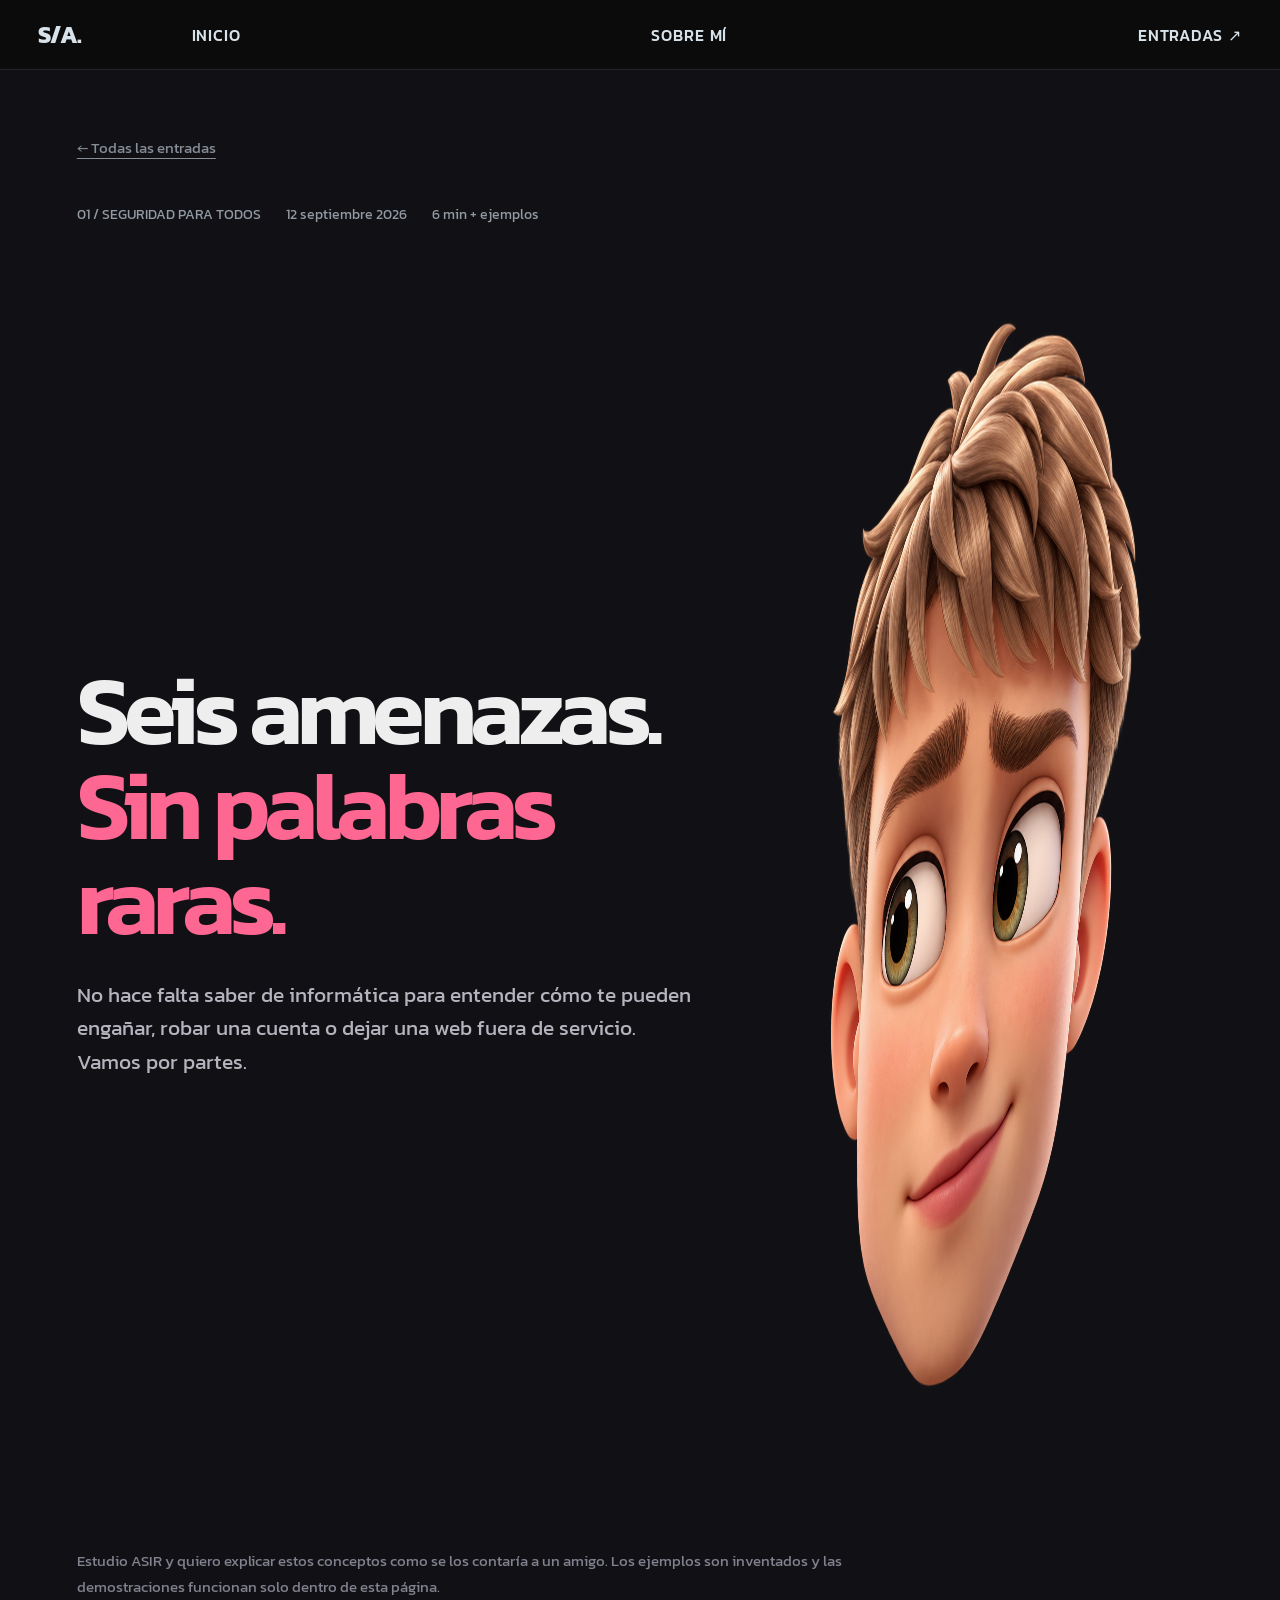
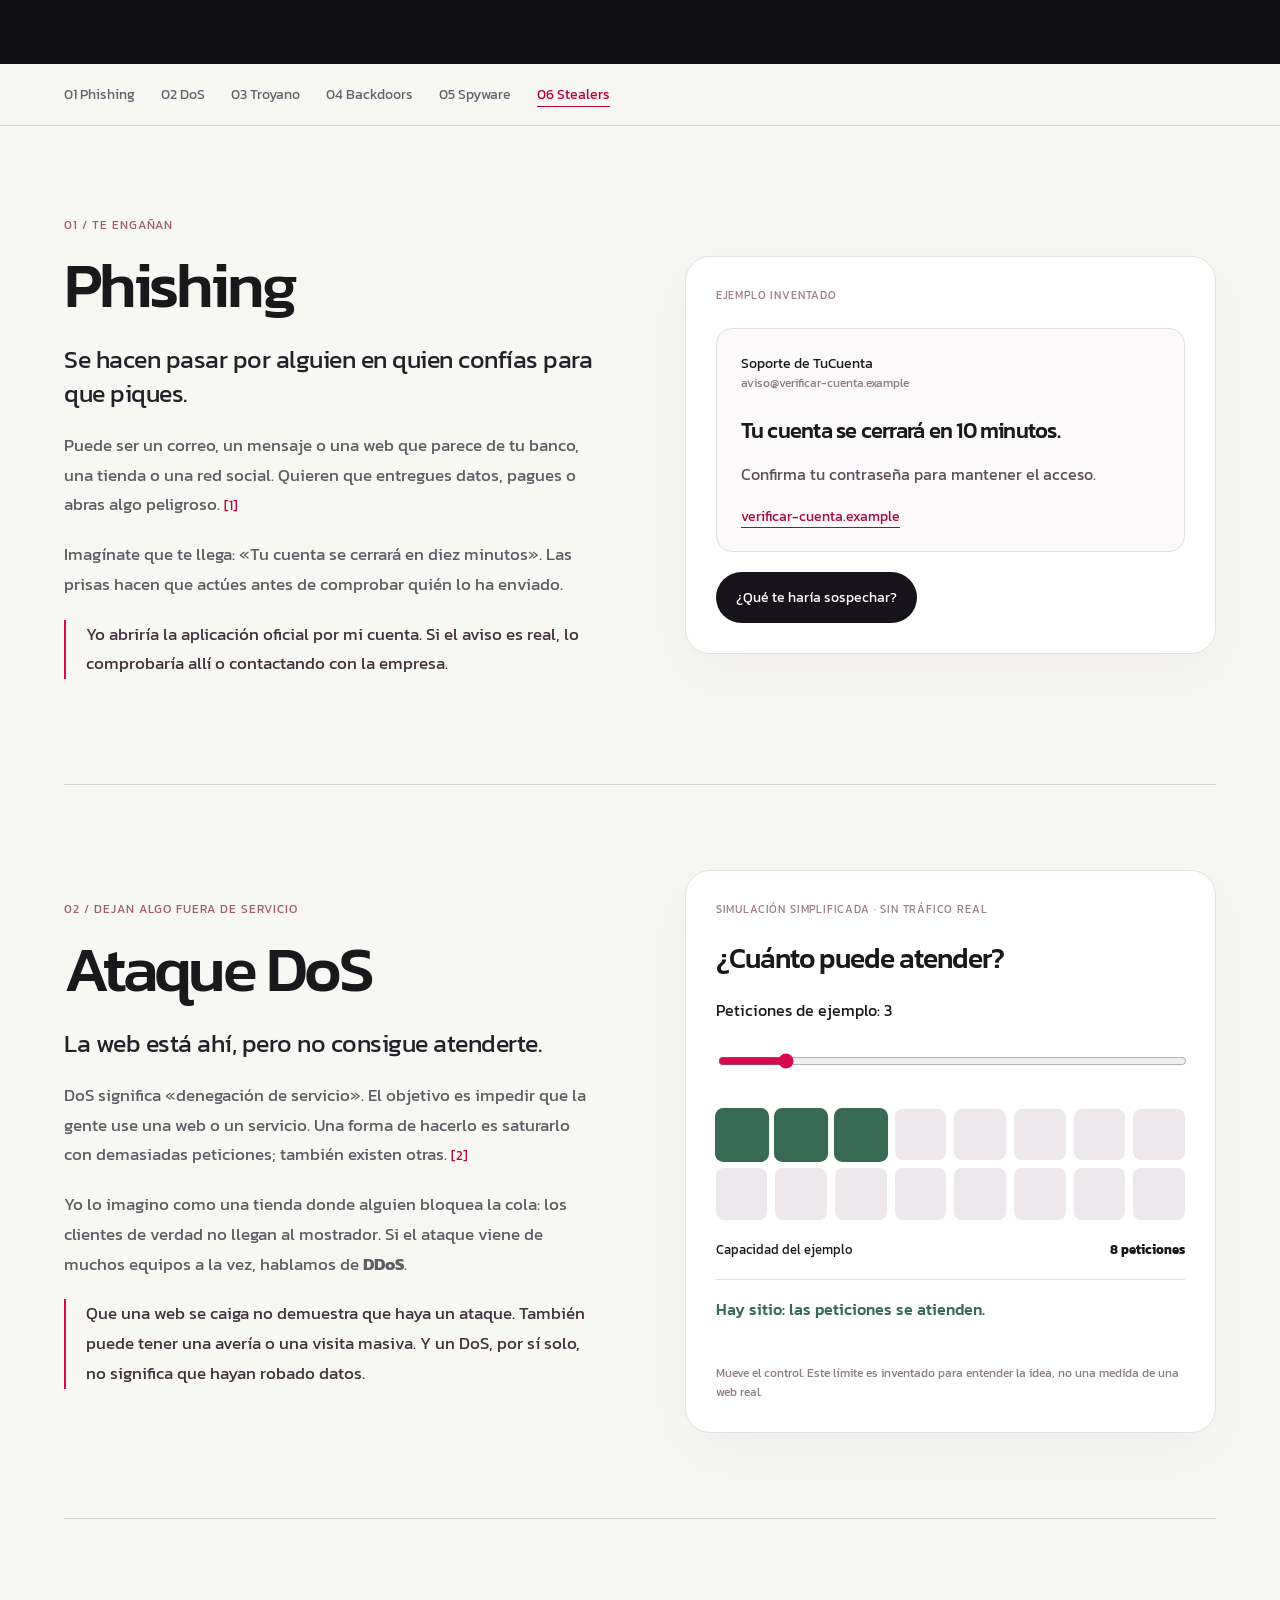
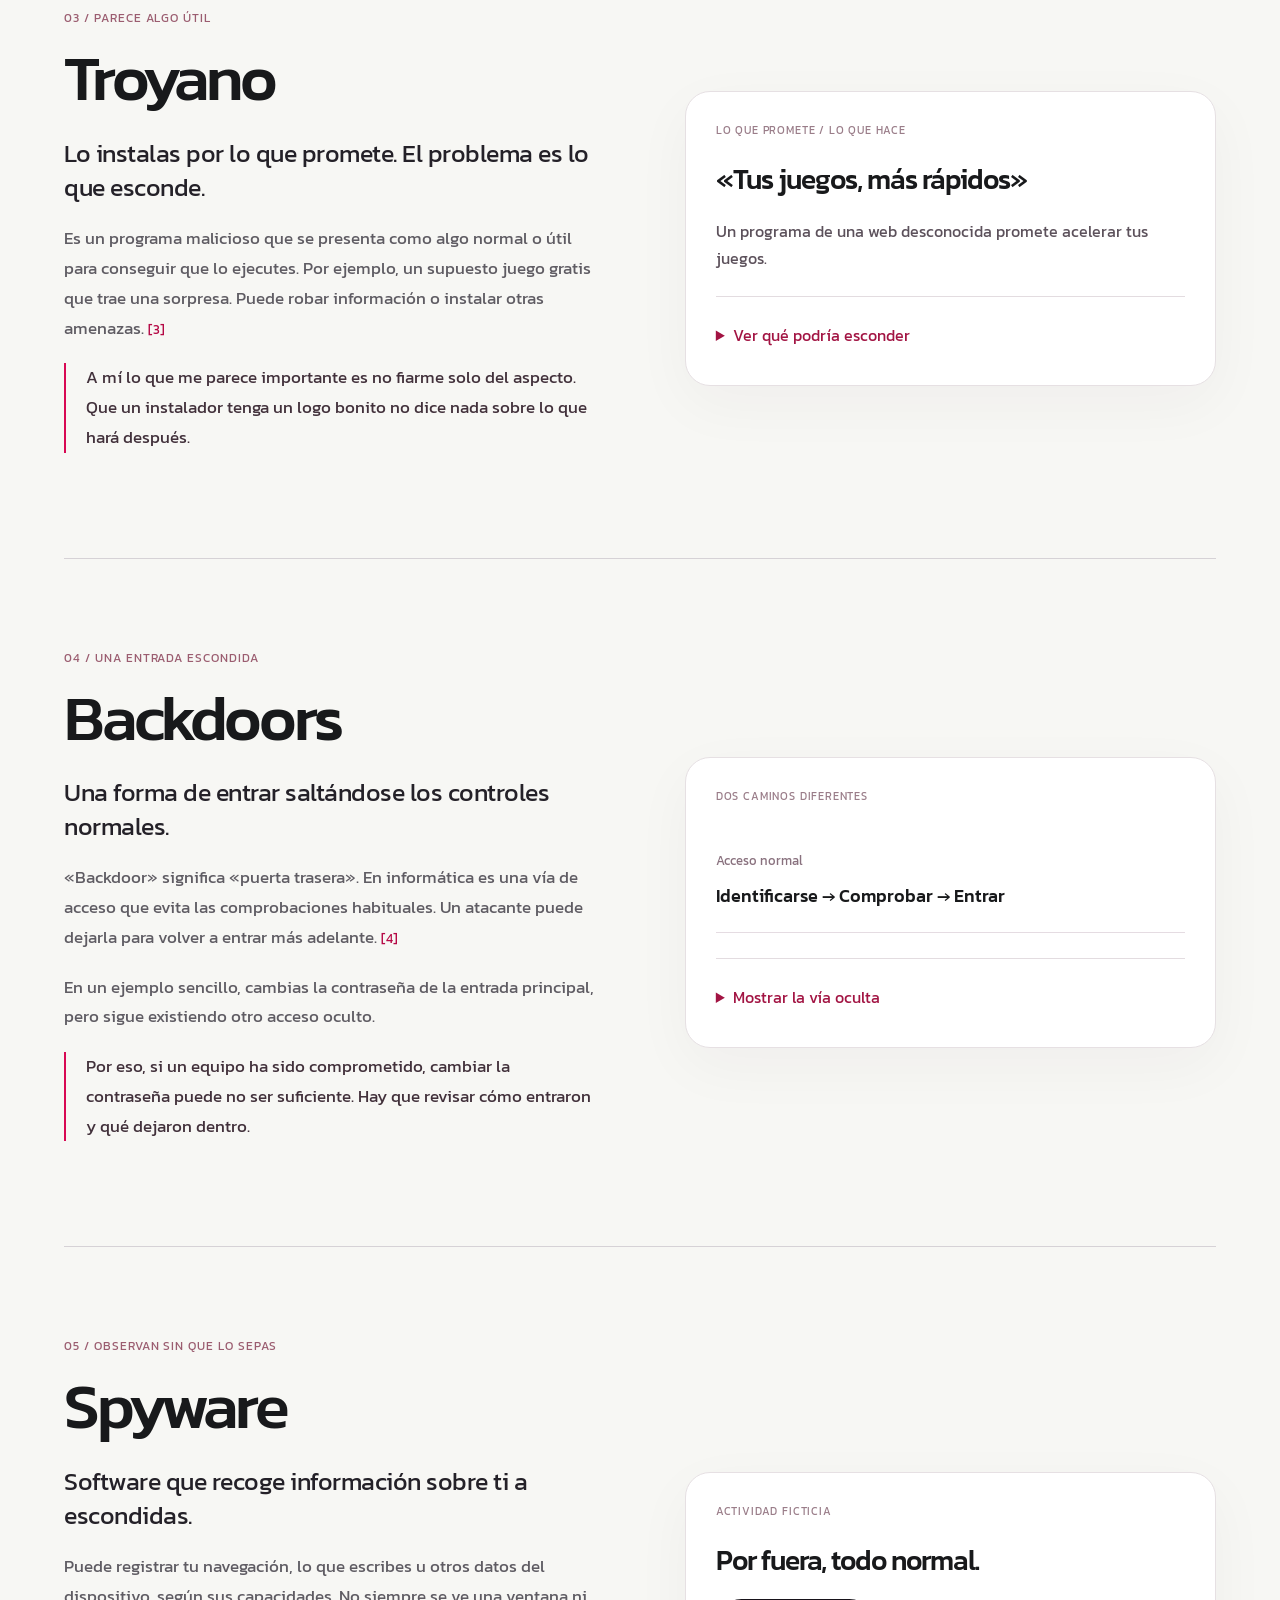
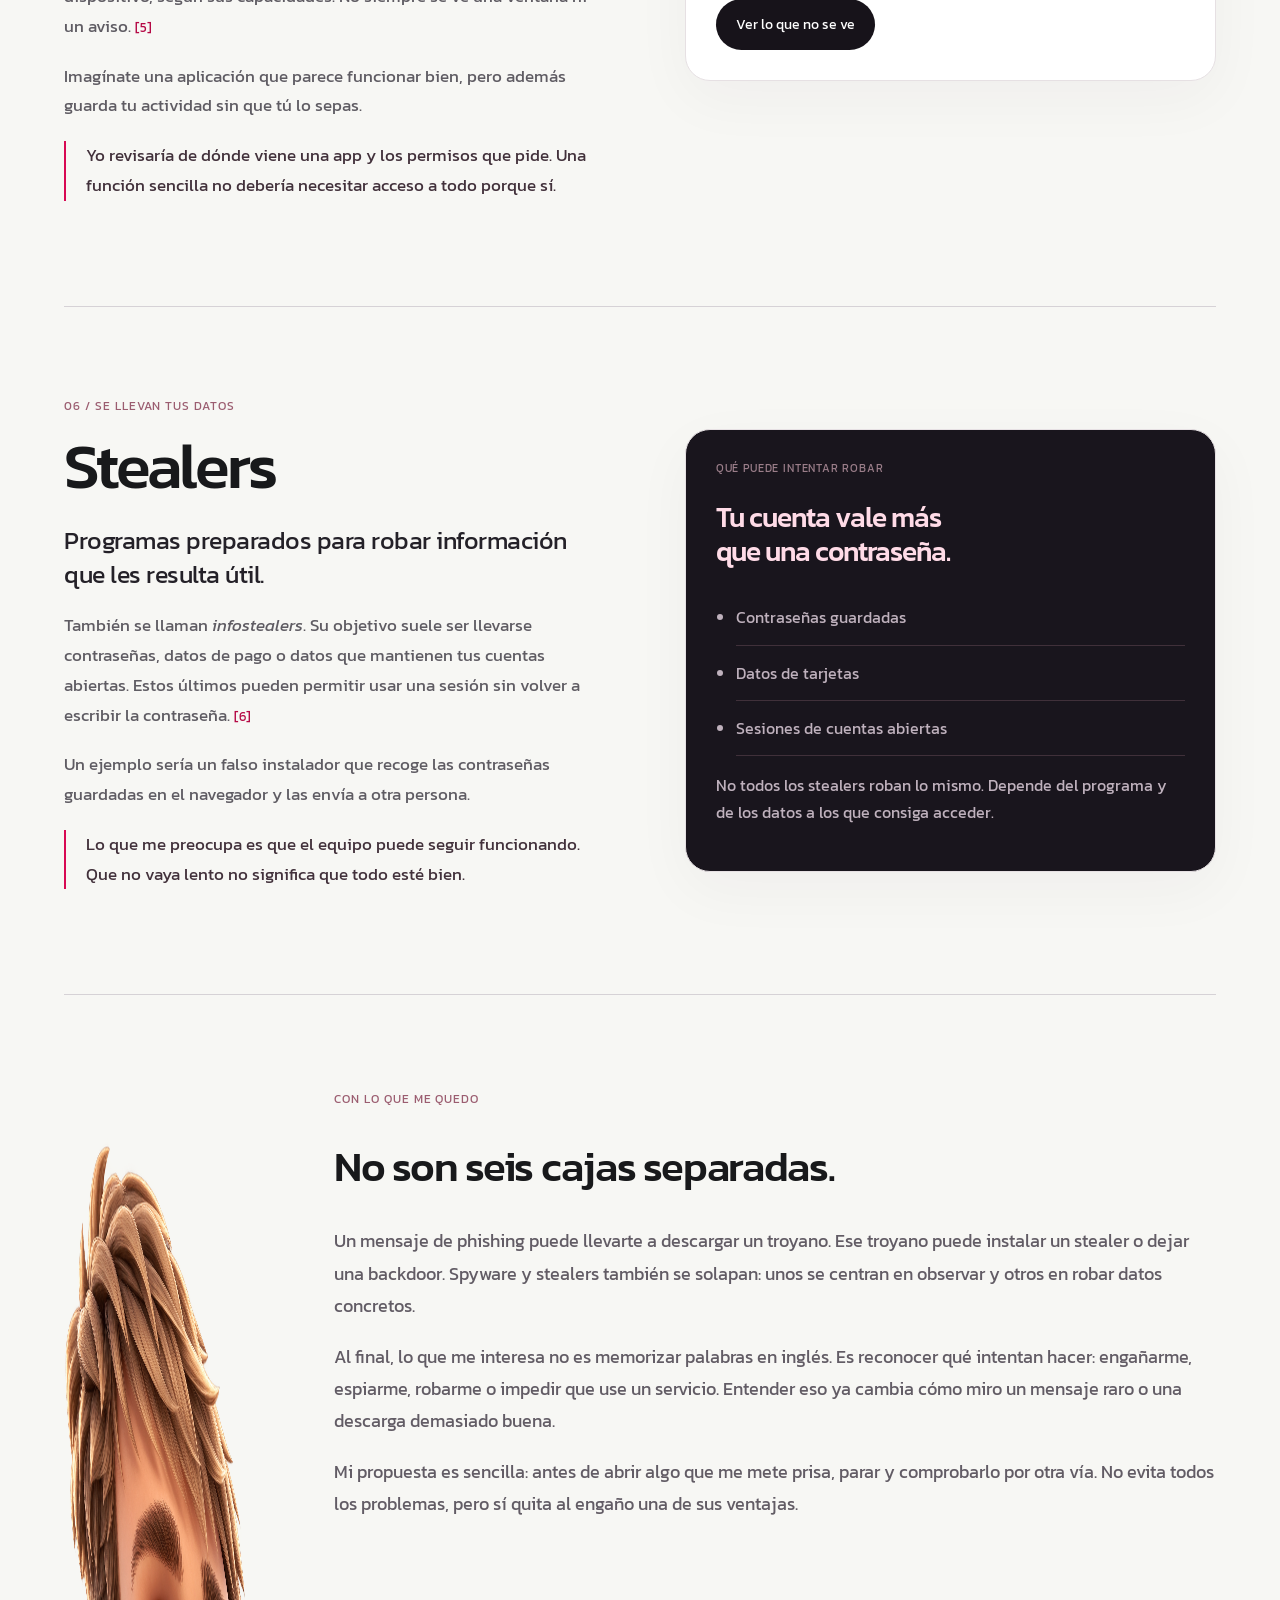
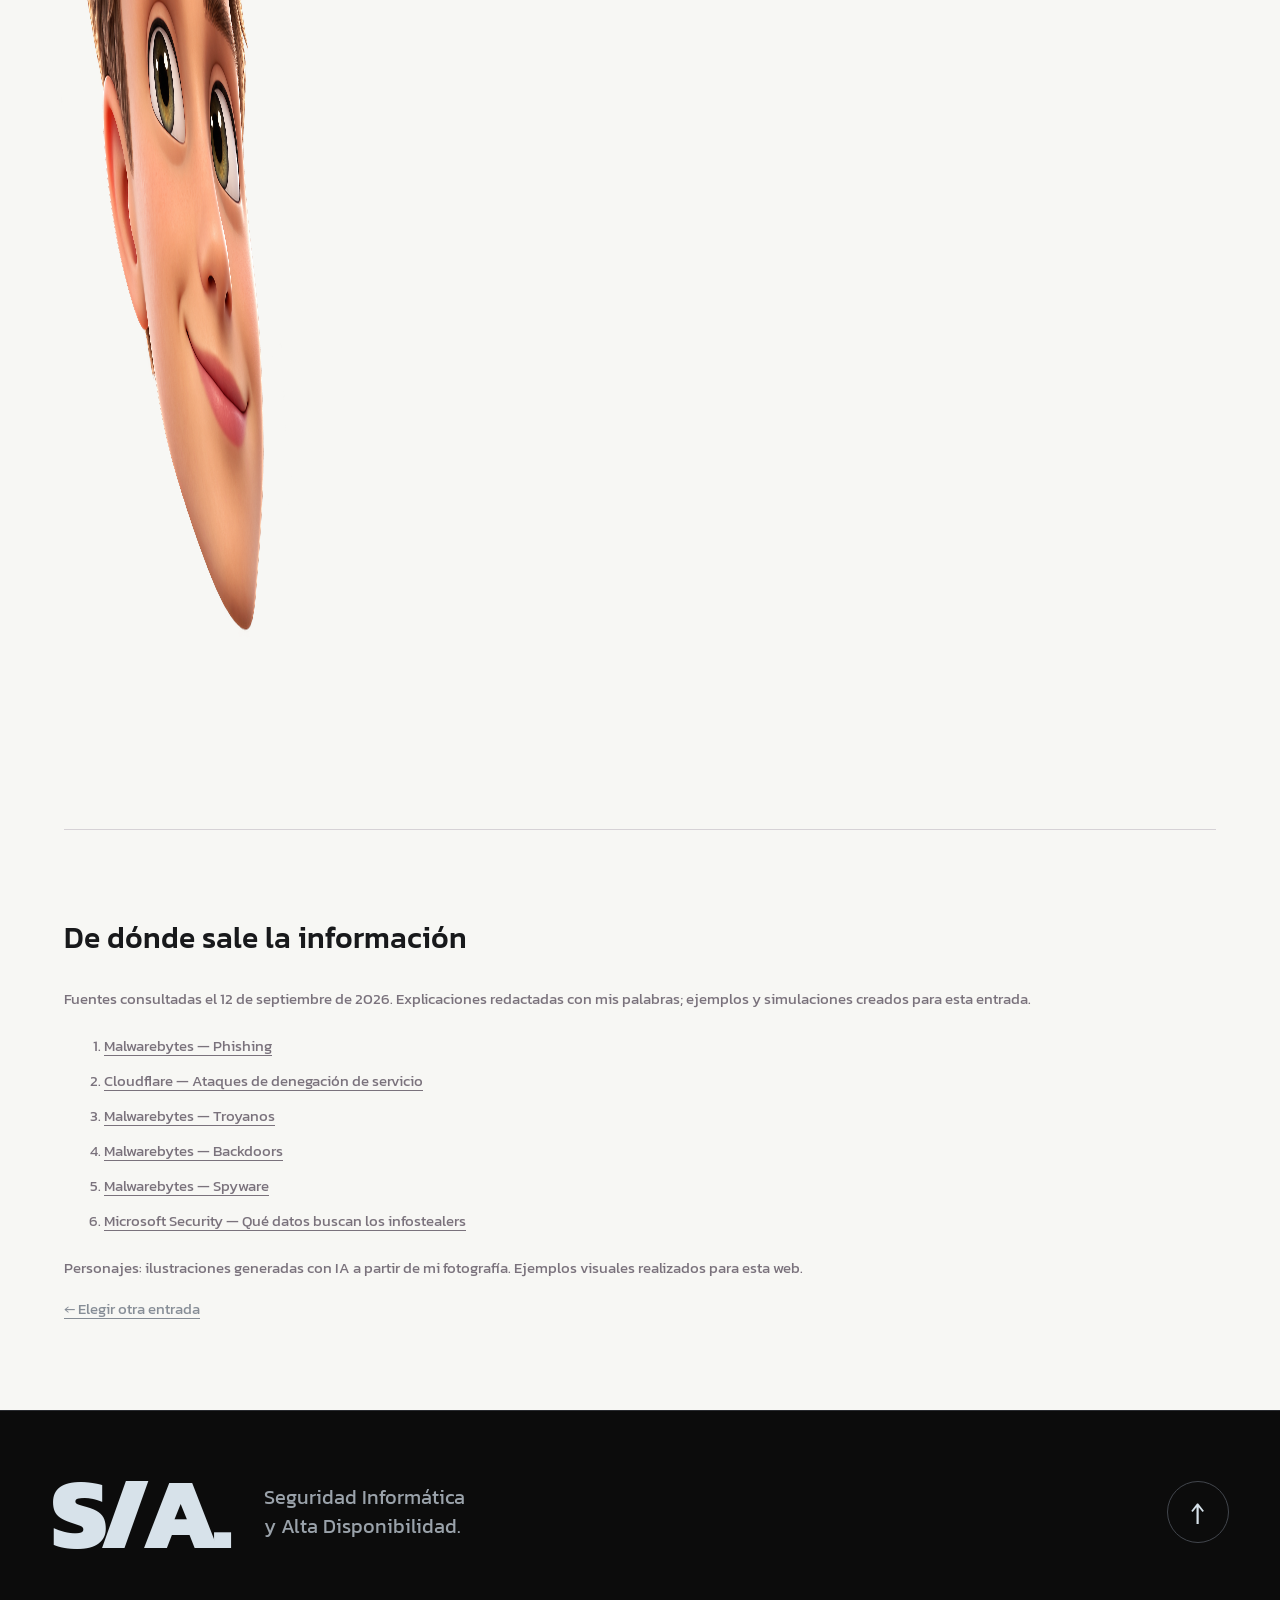
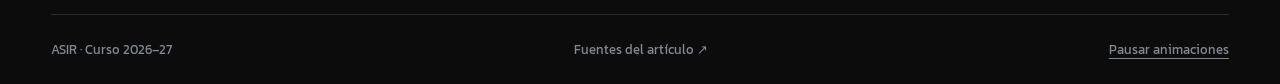
==== articulos/amenazas-sin-tecnicismos/index.html @ 051bcdac "Add files via upload" ====
<!doctype html><html lang="es"><head><meta charset="utf-8"><meta name="viewport" content="width=device-width,initial-scale=1"><title>Seis amenazas, sin palabras raras — S/A.</title><meta name="description" content="Phishing, DoS, troyanos, backdoors, spyware y stealers explicados con ejemplos sencillos e interactivos."><link rel="preconnect" href="https://fonts.googleapis.com"><link rel="preconnect" href="https://fonts.gstatic.com" crossorigin><link href="https://fonts.googleapis.com/css2?family=Kanit:wght@400;500;600;700;800;900&display=swap" rel="stylesheet"><link rel="icon" href="/assets/favicon.svg" type="image/svg+xml"><link rel="stylesheet" href="/assets/site.css"></head><body class="article-page threat-page"><a class="skip" href="#contenido">Saltar al contenido</a><nav class="nav" aria-label="Navegación principal"><a class="nav-home" href="/">S/A.</a><div class="navlinks"><a href="/#inicio">Inicio</a><a href="/#sobre">Sobre mí</a><a href="/#temas">Entradas <span aria-hidden="true">↗</span></a></div><button class="hamburger" id="menu-button" aria-controls="menu" aria-expanded="false" aria-label="Abrir menú"><span></span><span></span></button></nav><div class="menu" id="menu" inert><a href="/#inicio">Inicio</a><a href="/#sobre">Sobre mí</a><a href="/#temas">Entradas ↗</a></div>
<main id="contenido"><header class="threat-hero"><a class="back-link" href="/#temas">← Todas las entradas</a><div class="article-meta"><span>01 / SEGURIDAD PARA TODOS</span><time datetime="2026-09-12">12 septiembre 2026</time><span>6 min + ejemplos</span></div><div class="threat-hero-grid"><div><h1>Seis amenazas.<br><em>Sin palabras<br>raras.</em></h1><p>No hace falta saber de informática para entender cómo te pueden engañar, robar una cuenta o dejar una web fuera de servicio. Vamos por partes.</p></div><img src="/assets/sticker-curious.png" width="1254" height="1254" alt="Mi personaje con expresión curiosa."></div><p class="intro-note">Estudio ASIR y quiero explicar estos conceptos como se los contaría a un amigo. Los ejemplos son inventados y las demostraciones funcionan solo dentro de esta página.</p></header><nav class="concept-nav" aria-label="Conceptos del artículo"><a href="#phishing">01 Phishing</a><a href="#dos">02 DoS</a><a href="#troyano">03 Troyano</a><a href="#backdoors">04 Backdoors</a><a href="#spyware">05 Spyware</a><a href="#stealers">06 Stealers</a></nav><div class="threat-content">
<section class="concept" id="phishing"><div class="concept-copy"><span class="concept-count">01 / TE ENGAÑAN</span><h2>Phishing</h2><p class="concept-lead">Se hacen pasar por alguien en quien confías para que piques.</p><p>Puede ser un correo, un mensaje o una web que parece de tu banco, una tienda o una red social. Quieren que entregues datos, pagues o abras algo peligroso. <a class="source-inline" href="#fuente-phishing">[1]</a></p><p>Imagínate que te llega: «Tu cuenta se cerrará en diez minutos». Las prisas hacen que actúes antes de comprobar quién lo ha enviado.</p><p class="my-take">Yo abriría la aplicación oficial por mi cuenta. Si el aviso es real, lo comprobaría allí o contactando con la empresa.</p></div><div class="demo message-demo"><span class="demo-label">EJEMPLO INVENTADO</span><div class="fake-message"><span>Soporte de TuCuenta</span><small>aviso@verificar-cuenta.example</small><h3>Tu cuenta se cerrará en 10 minutos.</h3><p>Confirma tu contraseña para mantener el acceso.</p><span class="fake-link">verificar-cuenta.example</span></div><button class="demo-button" data-reveal="phishing-clues" aria-expanded="false" aria-controls="phishing-clues">¿Qué te haría sospechar?</button><div id="phishing-clues" class="demo-answer" hidden><p><b>Las prisas.</b> Te presionan para que no lo pienses.</p><p><b>La dirección.</b> Un nombre conocido arriba no demuestra quién lo envía.</p><p><b>La contraseña.</b> Te intentan llevar a un sitio externo para pedirla.</p><small>Un mensaje sin faltas también puede ser falso. Aquí no hay ningún enlace de acceso real.</small></div></div></section>
<section class="concept" id="dos"><div class="concept-copy"><span class="concept-count">02 / DEJAN ALGO FUERA DE SERVICIO</span><h2>Ataque DoS</h2><p class="concept-lead">La web está ahí, pero no consigue atenderte.</p><p>DoS significa «denegación de servicio». El objetivo es impedir que la gente use una web o un servicio. Una forma de hacerlo es saturarlo con demasiadas peticiones; también existen otras. <a class="source-inline" href="#fuente-dos">[2]</a></p><p>Yo lo imagino como una tienda donde alguien bloquea la cola: los clientes de verdad no llegan al mostrador. Si el ataque viene de muchos equipos a la vez, hablamos de <b>DDoS</b>.</p><p class="my-take">Que una web se caiga no demuestra que haya un ataque. También puede tener una avería o una visita masiva. Y un DoS, por sí solo, no significa que hayan robado datos.</p></div><div class="demo load-demo"><span class="demo-label">SIMULACIÓN SIMPLIFICADA · SIN TRÁFICO REAL</span><h3>¿Cuánto puede atender?</h3><label for="load-range">Peticiones de ejemplo: <output id="load-value" for="load-range">3</output></label><input id="load-range" type="range" min="1" max="16" value="3"><div class="request-grid" aria-hidden="true"><span></span><span></span><span></span><span></span><span></span><span></span><span></span><span></span><span></span><span></span><span></span><span></span><span></span><span></span><span></span><span></span></div><div class="capacity-line"><span>Capacidad del ejemplo</span><b>8 peticiones</b></div><p id="load-status" role="status">Hay sitio: las peticiones se atienden.</p><small>Mueve el control. Este límite es inventado para entender la idea, no una medida de una web real.</small></div></section>
<section class="concept" id="troyano"><div class="concept-copy"><span class="concept-count">03 / PARECE ALGO ÚTIL</span><h2>Troyano</h2><p class="concept-lead">Lo instalas por lo que promete. El problema es lo que esconde.</p><p>Es un programa malicioso que se presenta como algo normal o útil para conseguir que lo ejecutes. Por ejemplo, un supuesto juego gratis que trae una sorpresa. Puede robar información o instalar otras amenazas. <a class="source-inline" href="#fuente-troyano">[3]</a></p><p class="my-take">A mí lo que me parece importante es no fiarme solo del aspecto. Que un instalador tenga un logo bonito no dice nada sobre lo que hará después.</p></div><div class="demo"><span class="demo-label">LO QUE PROMETE / LO QUE HACE</span><h3>«Tus juegos, más rápidos»</h3><p>Un programa de una web desconocida promete acelerar tus juegos.</p><details class="example-fold"><summary>Ver qué podría esconder</summary><div class="demo-answer"><p>Al ejecutarlo, instala un ladrón de contraseñas en segundo plano.</p><p><b>El troyano describe el engaño al entrar.</b> El ladrón de contraseñas describe lo que hace después.</p></div></details></div></section>
<section class="concept" id="backdoors"><div class="concept-copy"><span class="concept-count">04 / UNA ENTRADA ESCONDIDA</span><h2>Backdoors</h2><p class="concept-lead">Una forma de entrar saltándose los controles normales.</p><p>«Backdoor» significa «puerta trasera». En informática es una vía de acceso que evita las comprobaciones habituales. Un atacante puede dejarla para volver a entrar más adelante. <a class="source-inline" href="#fuente-backdoor">[4]</a></p><p>En un ejemplo sencillo, cambias la contraseña de la entrada principal, pero sigue existiendo otro acceso oculto.</p><p class="my-take">Por eso, si un equipo ha sido comprometido, cambiar la contraseña puede no ser suficiente. Hay que revisar cómo entraron y qué dejaron dentro.</p></div><div class="demo access-demo"><span class="demo-label">DOS CAMINOS DIFERENTES</span><div class="access-row"><span>Acceso normal</span><b>Identificarse → Comprobar → Entrar</b></div><details class="example-fold"><summary>Mostrar la vía oculta</summary><div class="access-row bypass"><span>Backdoor</span><b>Acceso oculto → Saltarse el control</b></div><p>Es un esquema de la idea, no un procedimiento para acceder a un sistema.</p></details></div></section>
<section class="concept" id="spyware"><div class="concept-copy"><span class="concept-count">05 / OBSERVAN SIN QUE LO SEPAS</span><h2>Spyware</h2><p class="concept-lead">Software que recoge información sobre ti a escondidas.</p><p>Puede registrar tu navegación, lo que escribes u otros datos del dispositivo, según sus capacidades. No siempre se ve una ventana ni un aviso. <a class="source-inline" href="#fuente-spyware">[5]</a></p><p>Imagínate una aplicación que parece funcionar bien, pero además guarda tu actividad sin que tú lo sepas.</p><p class="my-take">Yo revisaría de dónde viene una app y los permisos que pide. Una función sencilla no debería necesitar acceso a todo porque sí.</p></div><div class="demo"><span class="demo-label">ACTIVIDAD FICTICIA</span><h3>Por fuera, todo normal.</h3><button class="demo-button" data-reveal="spy-log" aria-controls="spy-log" aria-expanded="false">Ver lo que no se ve</button><div id="spy-log" class="demo-answer activity-log" hidden><span>09:10 — Registra una página visitada</span><span>09:12 — Recoge texto escrito</span><span>09:15 — Envía la información recopilada</span><small>Es una representación. Esta página no registra tu navegación ni lo que escribes.</small></div></div></section>
<section class="concept" id="stealers"><div class="concept-copy"><span class="concept-count">06 / SE LLEVAN TUS DATOS</span><h2>Stealers</h2><p class="concept-lead">Programas preparados para robar información que les resulta útil.</p><p>También se llaman <i>infostealers</i>. Su objetivo suele ser llevarse contraseñas, datos de pago o datos que mantienen tus cuentas abiertas. Estos últimos pueden permitir usar una sesión sin volver a escribir la contraseña. <a class="source-inline" href="#fuente-stealers">[6]</a></p><p>Un ejemplo sería un falso instalador que recoge las contraseñas guardadas en el navegador y las envía a otra persona.</p><p class="my-take">Lo que me preocupa es que el equipo puede seguir funcionando. Que no vaya lento no significa que todo esté bien.</p></div><div class="demo steal-demo"><span class="demo-label">QUÉ PUEDE INTENTAR ROBAR</span><h3>Tu cuenta vale más<br>que una contraseña.</h3><ul><li>Contraseñas guardadas</li><li>Datos de tarjetas</li><li>Sesiones de cuentas abiertas</li></ul><p>No todos los stealers roban lo mismo. Depende del programa y de los datos a los que consiga acceder.</p></div></section>
<section class="takeaway" id="reflexion"><img src="/assets/sticker-happy.png" width="1254" height="1254" alt="Mi personaje sonriendo." loading="lazy"><div><span class="concept-count">CON LO QUE ME QUEDO</span><h2>No son seis cajas separadas.</h2><p>Un mensaje de phishing puede llevarte a descargar un troyano. Ese troyano puede instalar un stealer o dejar una backdoor. Spyware y stealers también se solapan: unos se centran en observar y otros en robar datos concretos.</p><p>Al final, lo que me interesa no es memorizar palabras en inglés. Es reconocer qué intentan hacer: engañarme, espiarme, robarme o impedir que use un servicio. Entender eso ya cambia cómo miro un mensaje raro o una descarga demasiado buena.</p><p>Mi propuesta es sencilla: antes de abrir algo que me mete prisa, parar y comprobarlo por otra vía. No evita todos los problemas, pero sí quita al engaño una de sus ventajas.</p></div></section>
<section class="article-sources" id="fuentes"><h2>De dónde sale la información</h2><p>Fuentes consultadas el 12 de septiembre de 2026. Explicaciones redactadas con mis palabras; ejemplos y simulaciones creados para esta entrada.</p><ol><li id="fuente-phishing"><a href="https://www.malwarebytes.com/phishing">Malwarebytes — Phishing</a></li><li id="fuente-dos"><a href="https://www.cloudflare.com/learning/ddos/glossary/denial-of-service/">Cloudflare — Ataques de denegación de servicio</a></li><li id="fuente-troyano"><a href="https://www.malwarebytes.com/trojan">Malwarebytes — Troyanos</a></li><li id="fuente-backdoor"><a href="https://www.malwarebytes.com/backdoor">Malwarebytes — Backdoors</a></li><li id="fuente-spyware"><a href="https://www.malwarebytes.com/spyware">Malwarebytes — Spyware</a></li><li id="fuente-stealers"><a href="https://www.microsoft.com/en-us/security/blog/2026/02/02/infostealers-without-borders-macos-python-stealers-and-platform-abuse/">Microsoft Security — Qué datos buscan los infostealers</a></li></ol><p>Personajes: ilustraciones generadas con IA a partir de mi fotografía. Ejemplos visuales realizados para esta web.</p><a class="back-link" href="/#temas">← Elegir otra entrada</a></section></div></main><footer class="foot"><div class="footer-top"><a class="footer-brand" href="/">S/A.</a><p>Seguridad Informática<br>y Alta Disponibilidad.</p><a class="round-link" href="#" aria-label="Volver arriba">↑</a></div><div class="footer-bottom"><span>ASIR · Curso 2026–27</span><a href="/articulos/amenazas-sin-tecnicismos/#fuentes">Fuentes del artículo ↗</a><button id="motion-toggle" type="button" aria-pressed="false">Pausar animaciones</button></div></footer><script src="/assets/site.js"></script><script src="/assets/threats.js"></script></body></html>
---- assets/site.css ----
:root{--bg:#0c0c0c;--ink:#d7e2ea;--muted:#9fa4ac;--line:#303236;--font:'Kanit',Arial,sans-serif;--paper:#f9f9f9}*{box-sizing:border-box}html{scroll-behavior:smooth;scroll-padding-top:100px}body{margin:0;background:var(--bg);color:var(--ink);font-family:var(--font);font-weight:400}button,a{-webkit-tap-highlight-color:transparent}a{color:inherit}button{font:inherit;cursor:pointer}a:focus-visible,button:focus-visible,summary:focus-visible{outline:2px solid #d2aaff;outline-offset:6px}button[hidden],[hidden]{display:none!important}.skip{position:fixed;top:-100px;left:20px;z-index:100;background:white;color:#111;padding:12px}.skip:focus{top:10px}.sr-only{position:absolute;width:1px;height:1px;overflow:hidden;clip-path:inset(50%);white-space:nowrap}.eyebrow{font-size:13px;letter-spacing:.09em;line-height:1.5}.nav{position:fixed;z-index:30;inset:0 0 auto;padding:25px clamp(24px,3vw,48px);display:flex;align-items:center;transition:background .25s,padding .25s;border-bottom:1px solid transparent}.nav.scrolled,.article-page .nav{padding-block:17px;background:#0c0c0cf5;border-color:#25262a}.nav-home{font-size:24px;font-weight:700;letter-spacing:-.05em;text-decoration:none;margin-right:70px}.nav-home span{font-size:11px;vertical-align:super;margin-left:3px}.navlinks{display:flex;justify-content:space-between;align-items:center;width:100%}.navlinks a{text-decoration:none;position:relative;font-weight:500;font-size:16px;text-transform:uppercase;letter-spacing:.055em;transition:color .2s}.navlinks a:after{content:'';height:1px;background:currentColor;position:absolute;left:0;right:0;bottom:-6px;transform:scaleX(0);transform-origin:left;transition:transform .25s}.navlinks a:hover:after{transform:scaleX(1)}.hamburger{display:none;background:none;border:0;color:inherit;padding:12px;min-height:44px}.hamburger span{display:block;width:26px;height:1px;background:#eee;margin:7px 0;transition:transform .25s}.menu-open .hamburger span:first-child{transform:translateY(4px) rotate(45deg)}.menu-open .hamburger span:last-child{transform:translateY(-4px) rotate(-45deg)}.menu{position:fixed;inset:0;z-index:29;display:flex;flex-direction:column;justify-content:center;gap:24px;padding:100px 30px;background:#0c0c0c;opacity:0;visibility:hidden;transition:opacity .25s,visibility .25s}.menu.visible{visibility:visible;opacity:1}.menu a{font-size:44px;font-weight:600;text-transform:uppercase;text-decoration:none}.menu-open{overflow:hidden}.metal{background:linear-gradient(180deg,#646973 0%,#bbccd7 100%);background-clip:text;-webkit-background-clip:text;color:transparent}.display{font-size:clamp(56px,9.4vw,150px);font-weight:800;line-height:1;letter-spacing:-.055em;text-transform:uppercase;margin:25px 0 55px;text-align:center}.section-label{display:flex;justify-content:space-between;gap:24px;font-size:13px;letter-spacing:.08em;text-transform:uppercase;color:#9ba2a9}.pill{display:inline-flex;justify-content:center;align-items:center;gap:32px;text-transform:uppercase;text-decoration:none;border-radius:99px;font-size:14px;font-weight:500;letter-spacing:.065em;min-height:48px;padding:14px 28px;transition:transform .25s,background .25s;white-space:nowrap}.pill:hover{transform:translateY(-3px)}.primary{background:linear-gradient(120deg,#230827,#9b1492 42%,#532a8e 72%,#8c442b);box-shadow:inset 0 0 0 1px #d4c4ec,inset 0 3px 12px #bd66dd66;outline:1px solid #55505e;outline-offset:3px;color:white}.outline{border:1px solid #a8aeb5;color:#e4ebf3;background:none}.outline:hover{background:#ffffff12}.text-link{font-size:16px;text-decoration:none;border-bottom:1px solid #8f98a1;padding-bottom:5px;display:inline-flex;gap:40px}.hero{height:100svh;min-height:740px;max-height:1200px;position:relative;isolation:isolate;overflow:hidden;background:var(--bg);padding:100px 3vw 30px}.hero-title-wrap{position:relative;z-index:0;text-align:center}.hero-eyebrow{display:block;margin:7px 0 0;text-transform:uppercase;color:#8b929a;font-size:12px;letter-spacing:.2em}.hero-title{font-size:clamp(80px,14.9vw,300px);font-weight:900;line-height:1.1;letter-spacing:-.065em;margin:0;white-space:nowrap}.portrait-wrap{position:absolute;left:50%;transform:translateX(-50%);height:77%;width:min(50vw,690px);bottom:30px;z-index:1;pointer-events:none;perspective:1200px}.portrait-parallax,.portrait-magnet{width:100%;height:100%}.portrait-magnet{transform-origin:50% 65%;will-change:transform}.portrait{display:block;width:100%;height:100%;object-fit:contain;object-position:center bottom}.hero-bottom{position:absolute;left:3vw;right:3vw;bottom:64px;display:flex;align-items:end;justify-content:space-between;gap:30px;z-index:3}.hero-bottom>p{text-transform:uppercase;font-size:15px;line-height:1.5;max-width:240px;margin:0}.hero-coordinate{font-size:12px;letter-spacing:.1em;text-transform:uppercase;position:absolute;right:0;bottom:110px;color:#90979d;text-align:right}.hero-coordinate span{opacity:.65}.hero-scroll{position:absolute;left:3vw;bottom:23px;font-size:11px;letter-spacing:.12em;color:#6d737a}.marquee{overflow:hidden;padding:85px 0 50px;perspective:1000px}.rail{display:flex;align-items:center;gap:50px;width:max-content;font-size:clamp(54px,7vw,110px);font-weight:700;letter-spacing:-.04em;line-height:1.15;transform-origin:50% 50%;white-space:nowrap}.rail-one{color:#9b7fd1;transform:translateX(-12vw) rotate(-3deg)}.rail-two{color:#30333a;transform:translateX(-10vw) rotate(3deg)}.rail i{font-style:normal;font-weight:400;font-size:.7em}.about{position:relative;min-height:760px;padding:90px 4vw 80px;display:flex;flex-direction:column;align-items:center}.about .section-label{width:100%}.about .display{margin:80px 0 30px}.about-body{max-width:850px;text-align:center}.scroll-copy{font-size:clamp(23px,2.4vw,38px);line-height:1.45;font-weight:500;margin:0 0 35px;letter-spacing:-.025em}.scroll-copy .word{display:inline-block}.about-note{font-size:17px;line-height:1.7;color:#a1a7ad;max-width:600px;margin:0 auto 40px}.about-caption{display:flex;justify-content:space-between;gap:30px;width:100%;max-width:1100px;margin-top:90px;color:#636a72;font-size:13px;text-transform:uppercase;letter-spacing:.04em}.topics{background:var(--paper);color:#0c0c0c;border-radius:60px 60px 0 0;padding:60px 5vw 135px;position:relative}.topics .section-label{color:#73767b}.topics .display{margin:65px 0 60px}.topic-list{max-width:1150px;margin:auto;perspective:1200px}.topic{display:grid;grid-template-columns:160px 1fr 45px;align-items:center;gap:55px;border-top:1px solid #d9d9d9;padding:48px 0;transform-origin:50% 100%}.topic:last-child{border-bottom:1px solid #d9d9d9}.topic-number{font-size:clamp(70px,9vw,142px);font-weight:800;letter-spacing:-.07em;line-height:1}.topic h3{font-size:clamp(25px,3vw,44px);font-weight:500;letter-spacing:-.025em;line-height:1.2;margin:0 0 15px}.topic p{font-size:19px;line-height:1.65;max-width:660px;color:#5c5d61;margin:0 0 14px}.topic-tags{font-size:12px;color:#89898c;letter-spacing:.055em}.topic-mark{font-size:32px;align-self:start;color:#96999e}.journal{background:var(--bg);position:relative;border-radius:60px 60px 0 0;margin-top:-55px;padding:70px 4vw 70px}.journal .display{margin:55px 0 75px;font-size:clamp(52px,8.7vw,135px)}.project-track{padding-bottom:60px;perspective:1300px}.project-card{max-width:1450px;margin:auto;border:1px solid #a9aeb5;border-radius:45px;padding:35px;background:#0c0c0c;transform-origin:50% 20%}.project-top{display:grid;grid-template-columns:115px 1fr auto;align-items:center;gap:24px;margin-bottom:35px}.project-number{font-size:88px;font-weight:800;line-height:1;letter-spacing:-.07em}.project-top p{font-size:15px;color:#8a9098;margin:5px 0}.project-body{display:grid;grid-template-columns:1fr 1fr;gap:40px;align-items:center}.project-text{padding:5px 15px 25px}.project-text h3{font-size:clamp(32px,3.2vw,54px);font-weight:500;line-height:1.1;letter-spacing:-.04em;margin:0 0 24px}.project-text h3 em{font-style:normal;color:#aaa1c4}.project-text p{font-size:18px;line-height:1.6;color:#90979e;max-width:480px;margin:0 0 25px}.backup-visual{border-radius:28px;background:linear-gradient(150deg,#21172d,#151b23);padding:40px 30px;text-decoration:none;color:#c2cbd7;overflow:hidden;display:flex;flex-direction:column;justify-content:space-between;min-height:360px;transform-style:preserve-3d}.backup-visual>.eyebrow{font-size:12px;color:#868494}.backup-digits{display:grid;grid-template-columns:repeat(3,1fr);text-align:center;font-size:clamp(65px,9vw,155px);font-weight:800;line-height:1.05;letter-spacing:-.075em;margin-top:30px;text-shadow:1px 1px #565270,2px 2px #565270,3px 3px #565270,4px 4px #565270}.backup-labels{display:grid;grid-template-columns:repeat(3,1fr);text-align:center;gap:15px;font-size:14px;line-height:1.4;color:#a7a2b4}.visual-foot{display:flex;justify-content:space-between;border-top:1px solid #4d435b;padding-top:20px;margin-top:40px;font-size:14px}.credits{padding:25px 4vw 35px;font-size:14px;color:#727a84;line-height:1.7}.credits summary{cursor:pointer}.credits p{max-width:940px}.foot{padding:50px 4vw 25px;border-top:1px solid #292b30;background:var(--bg);color:#d7e2ea}.footer-top{display:flex;align-items:center;justify-content:space-between;gap:40px;padding-bottom:50px}.footer-brand{font-size:clamp(60px,8vw,125px);font-weight:800;letter-spacing:-.08em;text-decoration:none;line-height:1}.footer-top p{font-size:20px;color:#9aa2aa;line-height:1.45;margin:0 auto 0 0}.round-link{border:1px solid #42464d;border-radius:50%;width:62px;height:62px;display:grid;place-items:center;font-size:30px;text-decoration:none;transition:background .2s}.round-link:hover{background:#292330}.footer-bottom{border-top:1px solid #292b30;padding-top:25px;display:flex;justify-content:space-between;gap:20px;font-size:13px;color:#808993}.footer-bottom a{text-decoration:none}.footer-bottom button{border:0;background:transparent;padding:0;color:inherit;text-decoration:underline;text-underline-offset:4px}
/* The article keeps a restrained reading layout, with the same type and navigation. */
.article-page{background:#f7f7f7;color:#18191b}.article-page .nav,.article-page .menu{color:#d7e2ea}.article-header{padding:150px clamp(24px,7vw,100px) 80px;background:#0c0c0c;color:#d7e2ea}.back-link{font-size:15px;text-underline-offset:5px;color:#868d96}.article-meta{margin:45px 0 24px;display:flex;gap:25px;flex-wrap:wrap;color:#929aa3;font-size:14px}.article-header h1{font-size:clamp(46px,6.2vw,94px);font-weight:700;line-height:1.05;letter-spacing:-.05em;max-width:1140px;margin:0 0 25px}.article-header h1 em{font-style:normal;color:#a9a0bd}.article-deck{font-size:clamp(20px,2vw,27px);line-height:1.45;max-width:850px;color:#939aa4}.article-layout{display:grid;grid-template-columns:210px minmax(0,760px);gap:7vw;max-width:1320px;margin:auto;padding:75px clamp(24px,5vw,80px) 100px}.toc{position:sticky;top:120px;align-self:start;display:flex;flex-direction:column;gap:16px;font-size:14px}.toc .eyebrow{margin-bottom:10px;color:#898b90}.toc a{text-decoration:none;color:#676b74}.toc a:hover{text-decoration:underline}.prose{font-size:18px;line-height:1.8;font-weight:400}.prose section{margin-bottom:55px;scroll-margin-top:110px}.prose h2{font-size:clamp(27px,2.7vw,37px);line-height:1.2;letter-spacing:-.025em;font-weight:500;margin:0 0 22px}.prose p{margin:0 0 22px}.prose li{margin-bottom:14px;padding-left:4px}.cite{font-size:14px;vertical-align:super;text-decoration:none;color:#735897;white-space:nowrap}.rule{margin:35px 0;display:grid;grid-template-columns:repeat(3,1fr);border-block:1px solid #cac6d0;padding:26px 0;gap:20px}.rule strong{display:block;font-size:85px;font-weight:700;letter-spacing:-.06em;line-height:1;margin-bottom:14px;color:#706178}.rule span{display:block;font-size:14px;line-height:1.6}.rule figcaption{grid-column:1/-1;font-size:13px;line-height:1.5;color:#7e7887;margin-top:8px}.example{background:#eae7ef;padding:28px 30px;margin:25px 0;border-radius:15px}.example .eyebrow{display:block;margin-bottom:16px;color:#796887}.example p:last-child{margin:0}.prose blockquote{margin:30px 0;border-left:2px solid #9276a6;padding:5px 0 5px 26px;font-size:clamp(24px,2.7vw,34px);line-height:1.4;letter-spacing:-.025em}.sources{border-top:1px solid #cecad4;padding-top:35px;font-size:15px}.sources li span{display:block;color:#78727f;margin-top:4px}.sources a{text-underline-offset:3px}.sources p{color:#74707a}
@media(min-width:1800px){.hero-title{font-size:270px}.hero{padding-top:110px}.portrait-wrap{max-width:740px}}@media(max-width:1000px){.nav-home{margin-right:45px}.navlinks a{font-size:14px}.hero{min-height:780px}.hero-title{font-size:14.6vw}.portrait-wrap{width:64vw;height:76%}.hero-bottom>p{font-size:13px;max-width:180px}.hero-bottom .pill{gap:14px;padding:13px 20px;font-size:12px}.topic{grid-template-columns:110px 1fr 30px;gap:30px}.topic p{font-size:17px}.project-top{grid-template-columns:80px 1fr auto}.project-number{font-size:70px}.project-card{padding:25px}.project-body{gap:20px}.project-text{padding:0}.backup-visual{padding:30px 20px}.article-layout{grid-template-columns:165px minmax(0,1fr);gap:30px}}
@media(max-width:650px){html{scroll-padding-top:90px}.nav{padding:16px 22px;justify-content:space-between}.nav.scrolled{padding-block:12px}.nav-home{margin:0;font-size:23px}.navlinks{display:none}.hamburger{display:block}.hero{height:100svh;min-height:790px;max-height:1050px;padding:105px 15px 25px}.hero-eyebrow{font-size:10px;letter-spacing:.08em;margin:0 0 6px}.hero-title{font-size:14.5vw;letter-spacing:-.065em;line-height:1.2}.portrait-wrap{bottom:165px;height:61%;width:92vw;max-width:460px}.hero-bottom{left:24px;right:24px;bottom:65px;align-items:center;gap:18px}.hero-bottom>p{font-size:12px;max-width:160px;line-height:1.5}.hero-coordinate{display:none}.hero-bottom .pill{font-size:11px;gap:10px;padding:13px 15px;min-height:44px}.hero-scroll{left:24px;font-size:10px;bottom:24px}.marquee{padding:55px 0 35px}.rail{font-size:57px;gap:27px;line-height:1.25}.about{min-height:auto;padding:55px 24px 65px}.section-label{font-size:11px;gap:16px;line-height:1.5}.section-label span:last-child{text-align:right}.about .display{margin:55px 0 30px;font-size:58px}.scroll-copy{font-size:25px;line-height:1.5}.about-note{font-size:16px;line-height:1.7}.about-caption{margin-top:50px;gap:14px;flex-direction:column;align-items:center;font-size:11px}.pill{font-size:12px;padding:14px 22px;gap:25px}.topics{border-radius:32px 32px 0 0;padding:40px 24px 100px}.topics .display{font-size:clamp(43px,10vw,64px);margin:50px 0 40px}.topic{grid-template-columns:66px 1fr;gap:22px;padding:32px 0;align-items:start}.topic-number{font-size:64px}.topic-mark{display:none}.topic h3{font-size:25px;margin-bottom:12px}.topic p{font-size:16px;line-height:1.65}.topic-tags{font-size:10px;letter-spacing:.02em}.journal{border-radius:32px 32px 0 0;margin-top:-40px;padding:45px 16px 30px}.journal .section-label{padding-inline:8px}.journal .display{font-size:clamp(35px,9vw,57px);margin:45px 0}.project-track{padding-bottom:15px}.project-card{padding:22px 18px;border-radius:27px}.project-top{grid-template-columns:65px 1fr;gap:14px;margin-bottom:26px}.project-number{font-size:64px}.project-top .pill{grid-column:1/-1;justify-self:start;margin-top:8px}.project-top .eyebrow{font-size:11px}.project-top p{font-size:13px}.project-body{grid-template-columns:1fr;gap:30px}.project-text h3{font-size:35px}.project-text p{font-size:16px}.backup-visual{min-height:290px;padding:25px 20px;border-radius:18px}.backup-digits{font-size:88px;margin-top:20px}.backup-labels{font-size:12px;gap:10px}.visual-foot{margin-top:27px;font-size:13px}.credits{padding:20px 24px 30px;font-size:13px}.foot{padding:30px 24px 25px}.footer-top{gap:24px;flex-wrap:wrap;padding-bottom:30px}.footer-brand{font-size:68px}.footer-top p{font-size:15px;margin:0}.round-link{width:44px;height:44px;font-size:24px;margin-left:auto}.footer-bottom{gap:16px;flex-direction:column;font-size:12px}.footer-bottom button{text-align:left}.article-header{padding:115px 24px 55px}.article-meta{gap:12px;font-size:12px;margin-top:32px}.article-header h1{font-size:46px}.article-deck{font-size:20px}.article-layout{grid-template-columns:1fr;padding:30px 24px 65px;gap:40px}.toc{position:static;padding-bottom:25px;border-bottom:1px solid #ccc;gap:12px}.prose{font-size:17px;line-height:1.8}.prose h2{font-size:30px}.rule{gap:12px}.rule strong{font-size:70px}.rule span{font-size:13px}.example{padding:22px}.prose ol{padding-left:22px}}
@media(prefers-reduced-motion:reduce){html{scroll-behavior:auto}*,*::before,*::after{transition:none!important}.portrait-magnet{will-change:auto}}

/* A floating head is the thread through the journal. */
.home{overflow-x:clip}.hero{min-height:720px}.hero-face-slot{position:absolute;inset:26% 25% 17%;pointer-events:none}.face-guide{position:fixed;z-index:8;left:0;top:0;width:clamp(300px,44vw,620px);aspect-ratio:1;pointer-events:none;transform-origin:0 0;perspective:1000px;will-change:transform}.face-tilt{position:relative;width:100%;height:100%;transform-style:preserve-3d;transform-origin:center}.face-expression{position:absolute;inset:0;display:block;width:100%;height:100%;object-fit:contain;opacity:0}.face-expression.is-active{opacity:1}.face-guide{left:50%;top:24vh;transform:translateX(-50%)}.hero-sticker-note{position:absolute;top:46%;left:7%;display:flex;gap:12px;align-items:center;transform:rotate(-7deg);font-size:16px;color:#96919f;line-height:1.4}.note-arrow{font-size:42px;font-weight:300}.hero-bottom{z-index:9}.guide-caption{position:fixed;z-index:7;right:130px;bottom:40px;max-width:215px;pointer-events:none;visibility:hidden;opacity:0;padding:10px 14px;background:#17171b;color:#f0edf6;border:1px solid #ffffff19;border-radius:12px 12px 0 12px}.guide-step{display:block;color:#aaa0ba;font-size:11px;letter-spacing:.06em}.guide-message{font-size:14px;line-height:1.4;display:block;margin-top:3px}.menu-open .face-guide,.menu-open .guide-caption{visibility:hidden!important}.about-body{position:relative}.section-sticker{display:flex;align-items:center;justify-content:center;gap:12px;margin:-10px auto 30px}.section-sticker img{width:120px;height:120px;object-fit:contain;transform:rotate(-8deg)}.section-sticker>span{font-size:15px;line-height:1.4;text-align:left;color:#a79aaf;transform:rotate(3deg)}.about{padding-bottom:130px}.topics{padding-bottom:175px}.journal{padding-bottom:90px}.feature-story{margin:0 auto;max-width:1380px;border-top:1px solid #62636a;border-bottom:1px solid #424249}.story-meta{display:flex;gap:28px;justify-content:space-between;color:#96949e;font-size:13px;letter-spacing:.08em;padding:23px 0}.story-layout{display:grid;grid-template-columns:1.25fr 1fr;gap:6vw;padding:40px 0 70px}.story-main h3{font-size:clamp(65px,7.4vw,118px);font-weight:600;letter-spacing:-.055em;line-height:.99;margin:0 0 40px;color:#e5e7eb}.story-main h3 em{font-style:normal;color:#b1ff82}.story-link{display:flex;align-items:center;justify-content:space-between;width:min(100%,390px);gap:30px;text-decoration:none;font-size:21px;border-bottom:1px solid #68676f;padding:15px 0}.story-arrow{display:grid;place-items:center;width:52px;height:52px;border-radius:50%;background:#b1ff82;color:#10130e;font-size:29px;transition:transform .3s,background .3s}.story-link:hover .story-arrow{transform:rotate(45deg);background:#d5ffbd}.story-aside{align-self:center;max-width:440px}.story-sticker{justify-content:flex-start;margin:-20px 0 22px;gap:16px}.story-sticker img{width:180px;height:180px;transform:rotate(9deg)}.story-sticker>span{font-size:15px;color:#c6d2bb;transform:rotate(-4deg)}.story-aside .story-deck{font-size:clamp(25px,2.6vw,38px);color:#d8dce3;line-height:1.2;letter-spacing:-.03em;margin:0 0 20px}.story-aside p{font-size:17px;line-height:1.7;color:#96969f;margin:0 0 30px}.story-index{display:flex;flex-direction:column;font-size:14px;color:#b1b1bc;gap:12px;padding-top:25px;border-top:1px solid #36363c}.story-bottom{display:flex;justify-content:space-between;gap:20px;padding:22px 0;color:#73737d;font-size:12px;letter-spacing:.05em}.home .foot{padding-bottom:40px}.home .journal .display{margin-bottom:60px}
@media(min-width:651px){.home .credits{padding-right:370px}.home .footer-bottom{padding-right:160px}}
@media(max-width:1000px){.hero-sticker-note{left:4%;top:61%;font-size:13px}.story-layout{gap:35px}.story-main h3{font-size:8vw}.story-sticker img{width:140px;height:140px}.story-sticker>span{font-size:13px}}
@media(max-width:650px){.hero{min-height:690px;max-height:950px}.face-guide{width:min(90vw,440px);top:24vh}.hero-sticker-note{top:auto;bottom:170px;left:28px;font-size:13px}.hero-sticker-note .note-arrow{font-size:30px}.hero-bottom{bottom:65px}.guide-caption{display:none}.section-sticker img{width:96px;height:96px}.section-sticker>span{font-size:14px}.about{padding-bottom:90px}.topics{padding-bottom:120px}.journal{padding:45px 24px 60px}.story-meta{font-size:11px;gap:12px;flex-wrap:wrap}.story-meta span:last-child{width:100%;color:#6d7078}.story-layout{grid-template-columns:1fr;gap:45px;padding:25px 0 40px}.story-main h3{font-size:clamp(58px,13vw,85px);margin-bottom:25px}.story-link{font-size:19px;width:100%}.story-arrow{width:46px;height:46px}.story-aside{max-width:none}.story-sticker{margin:0 0 25px;justify-content:flex-start}.story-sticker img{width:150px;height:150px}.story-sticker>span{font-size:15px}.story-aside .story-deck{font-size:29px;max-width:330px}.story-bottom{font-size:11px;flex-direction:column;padding-right:60px}.home .footer-bottom{padding-right:65px}.home .journal .display{font-size:9vw;margin-bottom:35px}.home .credits{padding-right:85px}}
@media(prefers-reduced-motion:reduce){.face-guide{will-change:auto}}

.face-guide{position:absolute}

/* Entries keep the large numbered rows of Lo esencial. */
.topics .display{margin-bottom:25px}.entry-invitation{margin:0 auto 45px;gap:18px}.entry-invitation img{width:130px;height:130px}.entry-invitation p{font-size:24px;line-height:1.3;letter-spacing:-.02em;margin:0;text-align:left;color:#16171a}.entry-invitation p span{font-size:16px;letter-spacing:0;color:#676970}.blog-entry{text-decoration:none;color:inherit;transition:background .25s}.blog-entry:hover{background:#eeeeef}.blog-entry h3{font-size:clamp(26px,3vw,44px);line-height:1.2;text-transform:none;margin:14px 0 16px}.entry-meta{font-size:12px;letter-spacing:.045em;color:#72757b}.entry-read{display:inline-flex;gap:25px;align-items:center;font-size:16px;border-bottom:1px solid #72757b;padding:3px 0 5px;color:#202125}.blog-entry .topic-mark{transition:transform .25s}.blog-entry:hover .topic-mark{transform:translate(4px,-4px)}.topics{padding-bottom:100px}.home .credits{padding-top:45px}.navlinks{max-width:1050px;margin-left:auto}.hero-face-slot{overflow:visible}
@media(max-width:650px){.entry-invitation{gap:10px;margin-bottom:35px}.entry-invitation img{width:95px;height:95px}.entry-invitation p{font-size:20px}.entry-invitation p span{font-size:14px}.blog-entry{grid-template-columns:48px minmax(0,1fr);gap:16px}.blog-entry .topic-number{font-size:48px}.blog-entry h3{font-size:27px}.entry-meta{font-size:11px;line-height:1.6;display:block}.topics{padding-bottom:85px}}

.face-guide{width:min(44vw,620px,60svh)}@media(max-width:650px){.face-guide{width:min(90vw,440px,58svh)}}
/* Entry selector: the character points toward real reading choices. */
.topics{background:#d70750;color:#fff;overflow:hidden}.topics .section-label{color:#ffd4e2}.entry-stage{display:grid;grid-template-columns:1.1fr 1fr;align-items:center;max-width:1300px;margin:auto;min-height:570px}.entry-choices{position:relative;z-index:2;padding:20px 0 50px}.choose-label{font-size:35px;line-height:1.12;margin:0 0 35px;letter-spacing:-.03em}.choose-label span{opacity:.65}.entry-choice{display:grid;grid-template-columns:38px 1fr 28px;gap:20px;align-items:center;background:#fff;color:#17131a;border-radius:25px;padding:28px 30px;text-decoration:none;margin-bottom:15px;transition:transform .25s,background .25s;min-height:128px}.entry-choice:nth-of-type(2){margin-right:40px}.entry-choice:hover,.entry-choice:focus-visible{transform:translateX(14px);background:#ffe7ed}.choice-number{align-self:start;color:#a9949d;font-size:15px}.entry-choice small{font-size:11px;letter-spacing:.05em;display:block;color:#89747d;margin-bottom:9px}.entry-choice strong{font-size:26px;font-weight:400;letter-spacing:-.02em;line-height:1.1;display:block}.selector-character{position:relative;align-self:end}.selector-character img{display:block;width:125%;max-width:none;margin-left:-14%;height:auto;transform-origin:50% 80%;transition:transform .3s}.entry-stage:has(.entry-choice:hover) .selector-character img{transform:rotate(-3deg)}.selector-speech{position:absolute;top:8%;right:5%;background:#fff;color:#781333;padding:12px 18px;border-radius:18px 18px 18px 0;font-size:15px;transform:rotate(5deg)}.eye-frame{position:absolute;inset:0;width:100%;height:100%;object-fit:contain;opacity:0}.face-tilt{isolation:isolate}.hero-title{max-width:100%;font-size:clamp(70px,14vw,270px)}
/* An illustrated, plain-language article. */
.threat-page{background:#f7f7f4}.threat-hero{background:#111115;color:#eee;padding:135px 6vw 65px}.threat-hero-grid{display:grid;grid-template-columns:1.4fr 1fr;align-items:center;gap:50px;max-width:1300px;margin:auto}.threat-hero h1{font-size:clamp(55px,7.5vw,116px);font-weight:600;line-height:.99;letter-spacing:-.06em;margin:10px 0 30px}.threat-hero h1 em{font-style:normal;color:#ff6793}.threat-hero-grid p{font-size:21px;line-height:1.6;max-width:640px;color:#b5b4be}.threat-hero-grid img{width:100%;max-width:420px;transform:rotate(7deg)}.intro-note{max-width:780px;margin:45px 0 0;color:#81818f;font-size:15px;line-height:1.7}.concept-nav{position:sticky;top:69px;z-index:15;background:#f7f7f4f5;border-bottom:1px solid #d3d1d4;display:flex;gap:26px;padding:20px 5vw;overflow-x:auto;white-space:nowrap;scrollbar-width:thin}.concept-nav a{text-decoration:none;font-size:14px;color:#67616c}.concept-nav a.active{color:#b4003f;text-decoration:underline;text-underline-offset:7px}.threat-content{max-width:1380px;margin:auto;padding:0 5vw}.concept{display:grid;grid-template-columns:1fr 1fr;gap:7vw;align-items:center;padding:85px 0;border-bottom:1px solid #d6d2d6;scroll-margin-top:150px}.concept-count{font-size:12px;letter-spacing:.08em;color:#9b5d70}.concept h2{font-size:clamp(42px,5vw,72px);line-height:1.1;font-weight:500;letter-spacing:-.05em;margin:15px 0 23px}.concept-copy p{font-size:17px;line-height:1.75;color:#5f5c63;margin:0 0 20px}.concept-copy .concept-lead{font-size:25px;line-height:1.35;letter-spacing:-.02em;color:#242128}.concept-copy .my-take{border-left:2px solid #d80953;padding-left:20px;color:#42313b}.source-inline{font-size:13px;color:#b50945;text-decoration:none;white-space:nowrap}.demo{background:white;border-radius:25px;padding:30px;box-shadow:0 18px 60px #2914280a;border:1px solid #e6e0e3}.demo-label{font-size:11px;letter-spacing:.075em;color:#9a7d89;display:block;margin-bottom:25px}.demo h3{font-weight:500;font-size:28px;line-height:1.2;letter-spacing:-.035em;margin:0 0 22px}.demo p,.demo li{font-size:16px;line-height:1.65;color:#5c515b}.demo small{font-size:12px;line-height:1.6;color:#8b7c85;display:block}.fake-message{padding:24px;border:1px solid #e4dce0;border-radius:16px;margin-bottom:20px;background:#fcf9fa}.fake-message>span:first-child{font-size:14px;display:block}.fake-message h3{font-size:22px;margin:25px 0 15px}.fake-link{color:#a40841;border-bottom:1px solid currentColor;font-size:14px;overflow-wrap:anywhere}.demo-button{border:0;background:#17131a;color:white;padding:15px 20px;border-radius:99px;min-height:48px;font-size:14px;text-align:left}.demo-button:hover{background:#aa1748}.demo-answer{border-top:1px solid #eadfe4;margin-top:20px;padding-top:18px;animation:answer-in .35s ease both}.demo-answer p{font-size:14px;margin:0 0 13px}.demo-answer p:last-child{margin-bottom:0}.load-demo label{display:block;font-size:16px;margin-bottom:15px}.load-demo input{width:100%;accent-color:#d70750;min-height:44px;cursor:pointer}.request-grid{display:grid;grid-template-columns:repeat(8,1fr);gap:8px;margin:20px 0}.request-grid span{aspect-ratio:1;border-radius:8px;background:#ece8eb;transition:background .2s,transform .2s}.request-grid span.filled{background:#376955;transform:scale(1.04)}.request-grid span.overflow{background:#d70750}.capacity-line{display:flex;justify-content:space-between;font-size:13px;border-bottom:1px solid #e5dfe3;padding-bottom:20px}.load-demo #load-status{min-height:52px;font-weight:500;color:#376955}.load-demo.overloaded #load-status{color:#b50743}.example-fold{border-top:1px solid #e3dce0;padding-top:18px;margin-top:25px}.example-fold summary{cursor:pointer;font-size:16px;color:#a21443;padding:8px 0}.access-row{padding:22px 0;border-bottom:1px solid #e5dce2}.access-row span{display:block;font-size:13px;color:#89717e;margin-bottom:12px}.access-row b{display:block;font-size:18px;line-height:1.6;font-weight:500}.bypass b{color:#c00948}.activity-log{display:flex;flex-direction:column;gap:16px;font-size:14px}.activity-log span{border-left:2px solid #ca1450;padding-left:12px}.steal-demo{background:#19151d;color:white}.steal-demo h3{color:#ffdbe7}.steal-demo p,.steal-demo li{color:#bfb1bd}.steal-demo li{padding:14px 0;border-bottom:1px solid #40303a}.steal-demo ul{padding-left:20px}.takeaway{display:grid;grid-template-columns:220px 1fr;gap:50px;padding:90px 0;border-bottom:1px solid #d6d2d6}.takeaway img{width:100%;transform:rotate(-7deg)}.takeaway h2{font-size:42px;font-weight:500;line-height:1.1;letter-spacing:-.03em}.takeaway p{font-size:18px;line-height:1.8;color:#625c65}.article-sources{padding:60px 0 90px;scroll-margin-top:150px}.article-sources h2{font-size:30px;font-weight:500}.article-sources p,.article-sources li{font-size:15px;line-height:1.8;color:#7a727c}.article-sources a{text-underline-offset:4px}.article-sources li{padding:4px 0;scroll-margin-top:150px}.reading-paused *{animation:none!important;transition:none!important}.reading-paused{scroll-behavior:auto!important}@keyframes answer-in{from{opacity:0;transform:translateY(8px)}to{opacity:1;transform:none}}
@media(max-width:800px){.entry-stage{grid-template-columns:1.2fr .8fr;min-height:420px}.entry-choice{padding:23px 18px;gap:12px}.entry-choice strong{font-size:22px}.selector-speech{right:-10px;font-size:12px}.concept{gap:35px}.demo{padding:23px}.concept-nav{gap:20px}.threat-hero-grid{gap:20px}.takeaway{grid-template-columns:140px 1fr;gap:30px}}
@media(max-width:650px){.entry-stage{display:flex;flex-direction:column;min-height:0}.entry-choices{width:100%;padding:15px 0 0}.choose-label{font-size:28px}.entry-choice{min-height:110px;border-radius:19px;grid-template-columns:23px 1fr 18px}.entry-choice:nth-of-type(2){margin-right:15px}.entry-choice:hover,.entry-choice:focus-visible{transform:translateX(4px)}.selector-character{width:75%;max-width:330px;margin:-8px 0 -70px auto;align-self:end}.selector-character img{width:100%;margin:0}.selector-speech{top:12%;right:0}.threat-hero{padding:110px 24px 45px}.threat-hero-grid{grid-template-columns:1fr;gap:10px}.threat-hero h1{font-size:59px}.threat-hero-grid p{font-size:18px}.threat-hero-grid img{width:180px;justify-self:end;margin-top:-15px}.intro-note{margin-top:20px;font-size:14px}.concept-nav{top:65px;padding:16px 24px;gap:20px}.threat-content{padding:0 24px}.concept{grid-template-columns:1fr;padding:55px 0;gap:25px}.concept h2{font-size:46px}.concept-copy .concept-lead{font-size:23px}.concept-copy p{font-size:16px}.demo{padding:23px;border-radius:20px}.takeaway{grid-template-columns:1fr;gap:15px;padding:55px 0}.takeaway img{width:130px}.takeaway h2{font-size:34px}.takeaway p{font-size:16px}.article-sources{padding:35px 0 60px}.article-sources h2{font-size:27px}}
@media(prefers-reduced-motion:reduce){.demo-answer{animation:none}}

.face-tilt.using-eyes .face-expression{opacity:0!important}.eye-frame{pointer-events:none}.face-guide{contain:layout style;overflow:visible}
.selector-character img{width:115%;height:620px;object-fit:contain;object-position:bottom center;margin-left:-10%}.article-motion .demo:not(.seen),.article-motion .takeaway:not(.seen){opacity:0;transform:translateY(20px)}.article-motion .demo,.article-motion .takeaway{transition:opacity .65s,transform .65s}.reading-paused .demo,.reading-paused .takeaway{opacity:1!important;transform:none!important}@media(max-width:800px){.selector-character img{height:470px}}@media(max-width:650px){.selector-character img{height:auto;width:100%;margin:0}}
/* Eye-only frames leave the original head silhouette completely unchanged. */
.eye-frame{-webkit-mask-image:radial-gradient(ellipse 12% 9% at 38% 51%,#000 77%,transparent 100%),radial-gradient(ellipse 12% 9% at 65% 51%,#000 77%,transparent 100%);mask-image:radial-gradient(ellipse 12% 9% at 38% 51%,#000 77%,transparent 100%),radial-gradient(ellipse 12% 9% at 65% 51%,#000 77%,transparent 100%)}.face-tilt.using-eyes .face-expression[data-face="0"]{opacity:1!important}

/* The main guide is now a real GLB rendered in WebGL. */
.avatar3d-shell{position:fixed;inset:0;z-index:8;pointer-events:none;overflow:hidden;opacity:0;transition:opacity .35s}
.avatar3d-shell canvas{display:block;width:100%;height:100%}
.avatar3d-ready .avatar3d-shell{opacity:1}
.avatar-fallback{position:absolute;left:50%;top:48%;width:min(44vw,580px);height:auto;transform:translate(-50%,-50%);opacity:1}
.avatar3d-ready .avatar-fallback{opacity:0}
.avatar3d-failed .avatar3d-shell{opacity:1}
.menu-open .avatar3d-shell{visibility:hidden!important}
.motion-paused .avatar3d-shell{transition:none}
@media(min-width:651px){.avatar3d-ready .selector-character img{opacity:0}}
@media(max-width:650px){.avatar-fallback{width:min(88vw,420px);top:45%}}
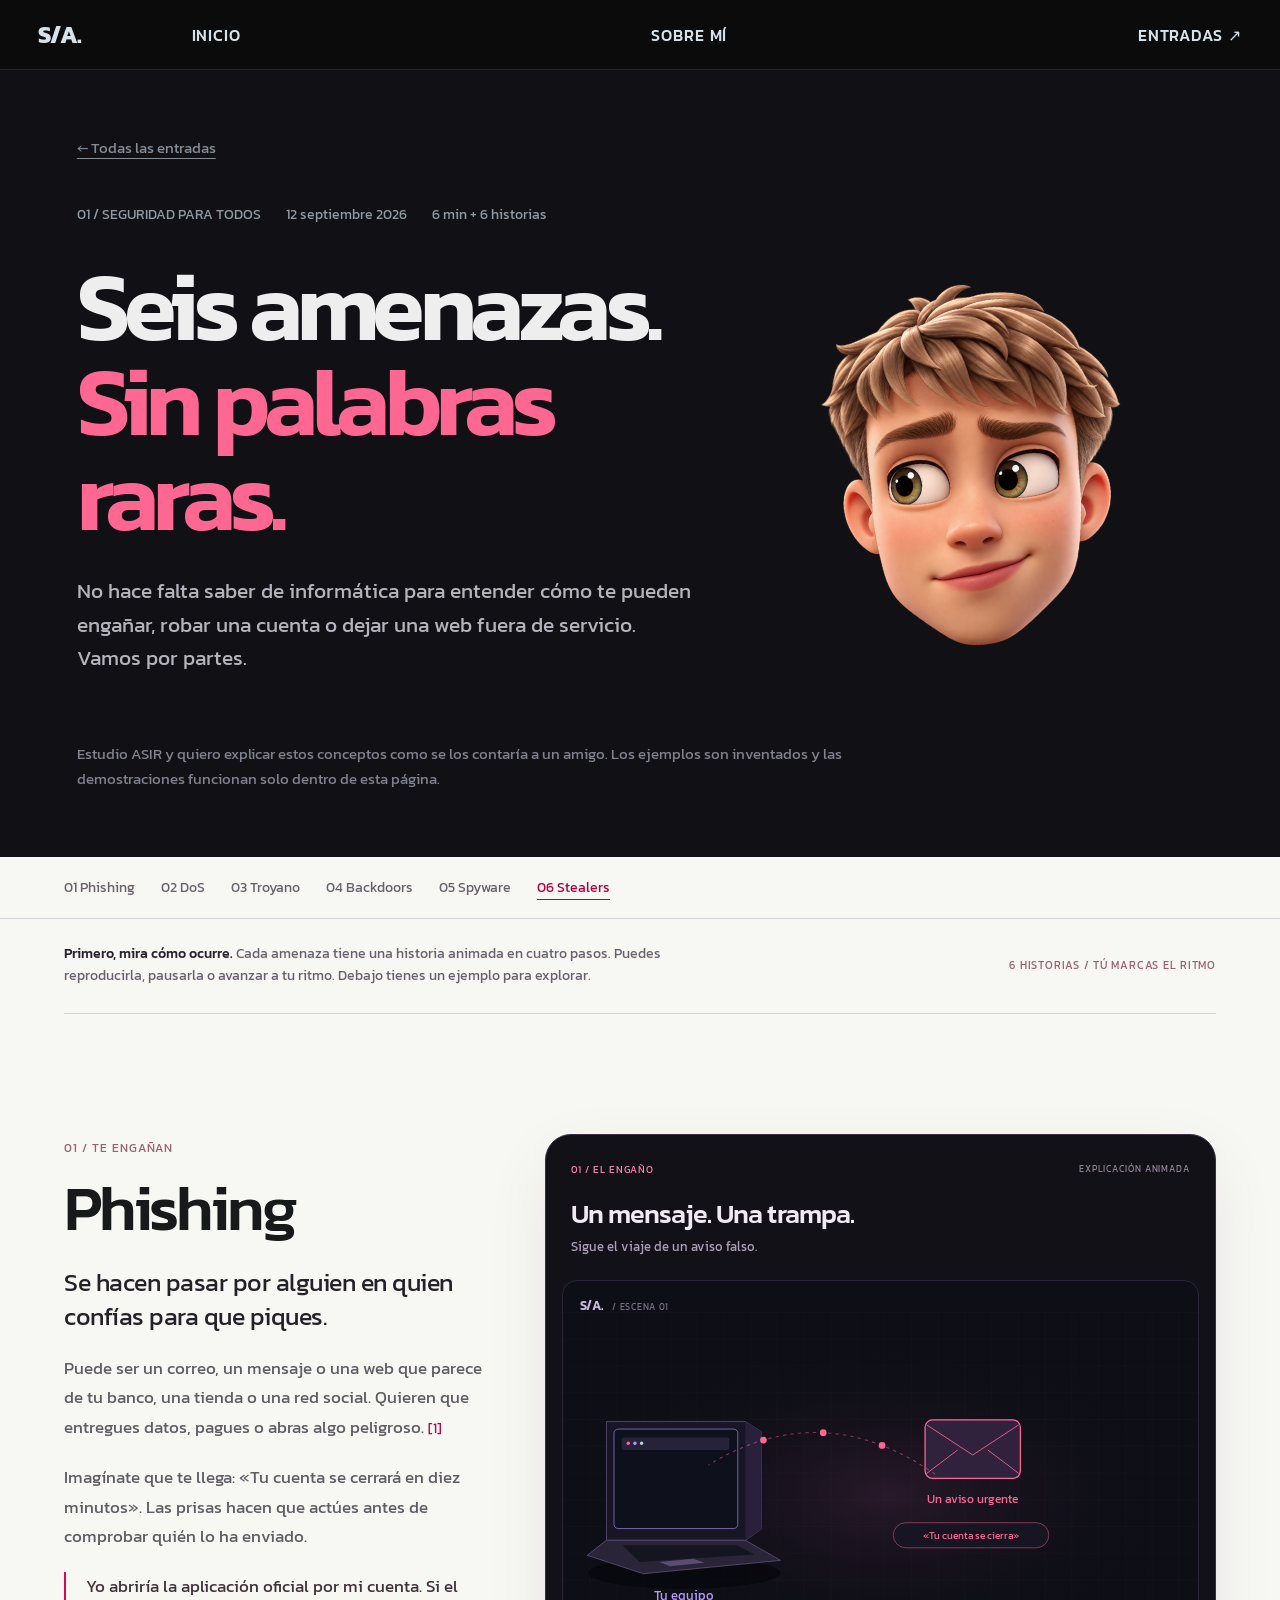
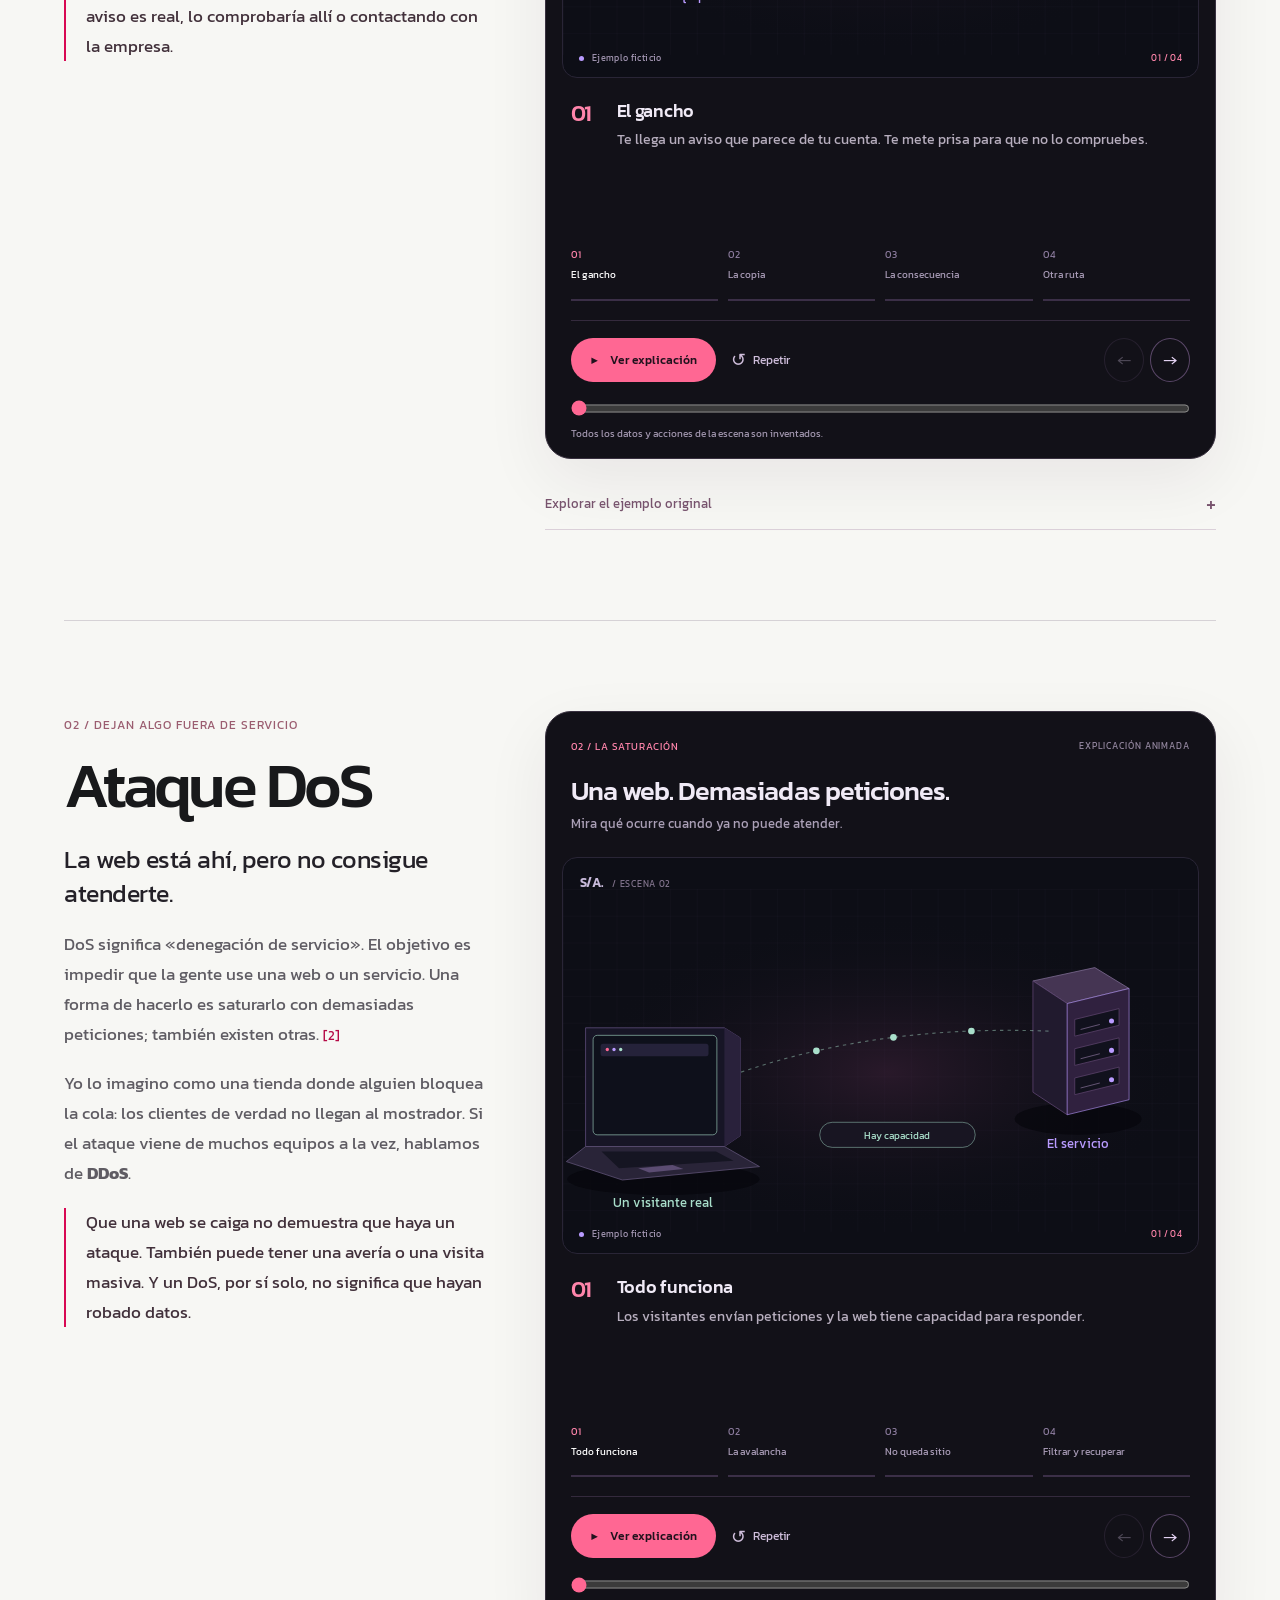
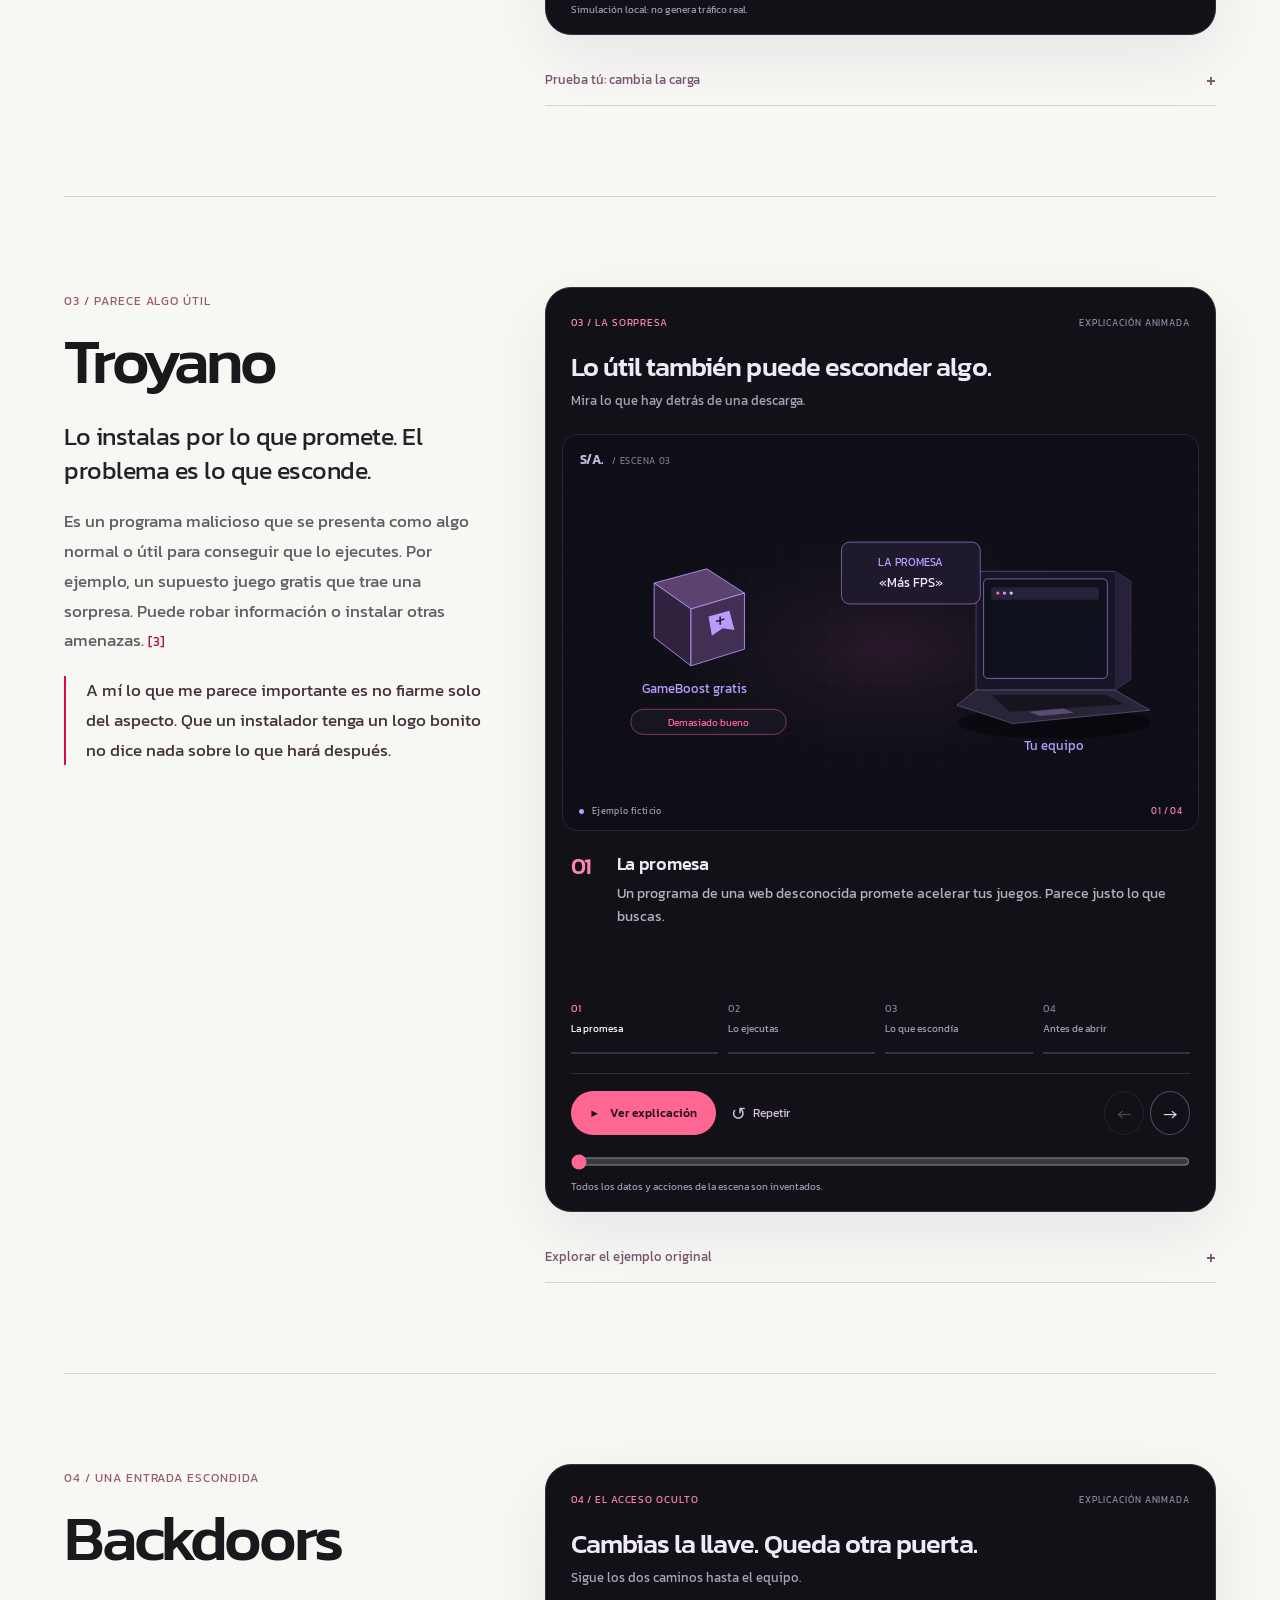
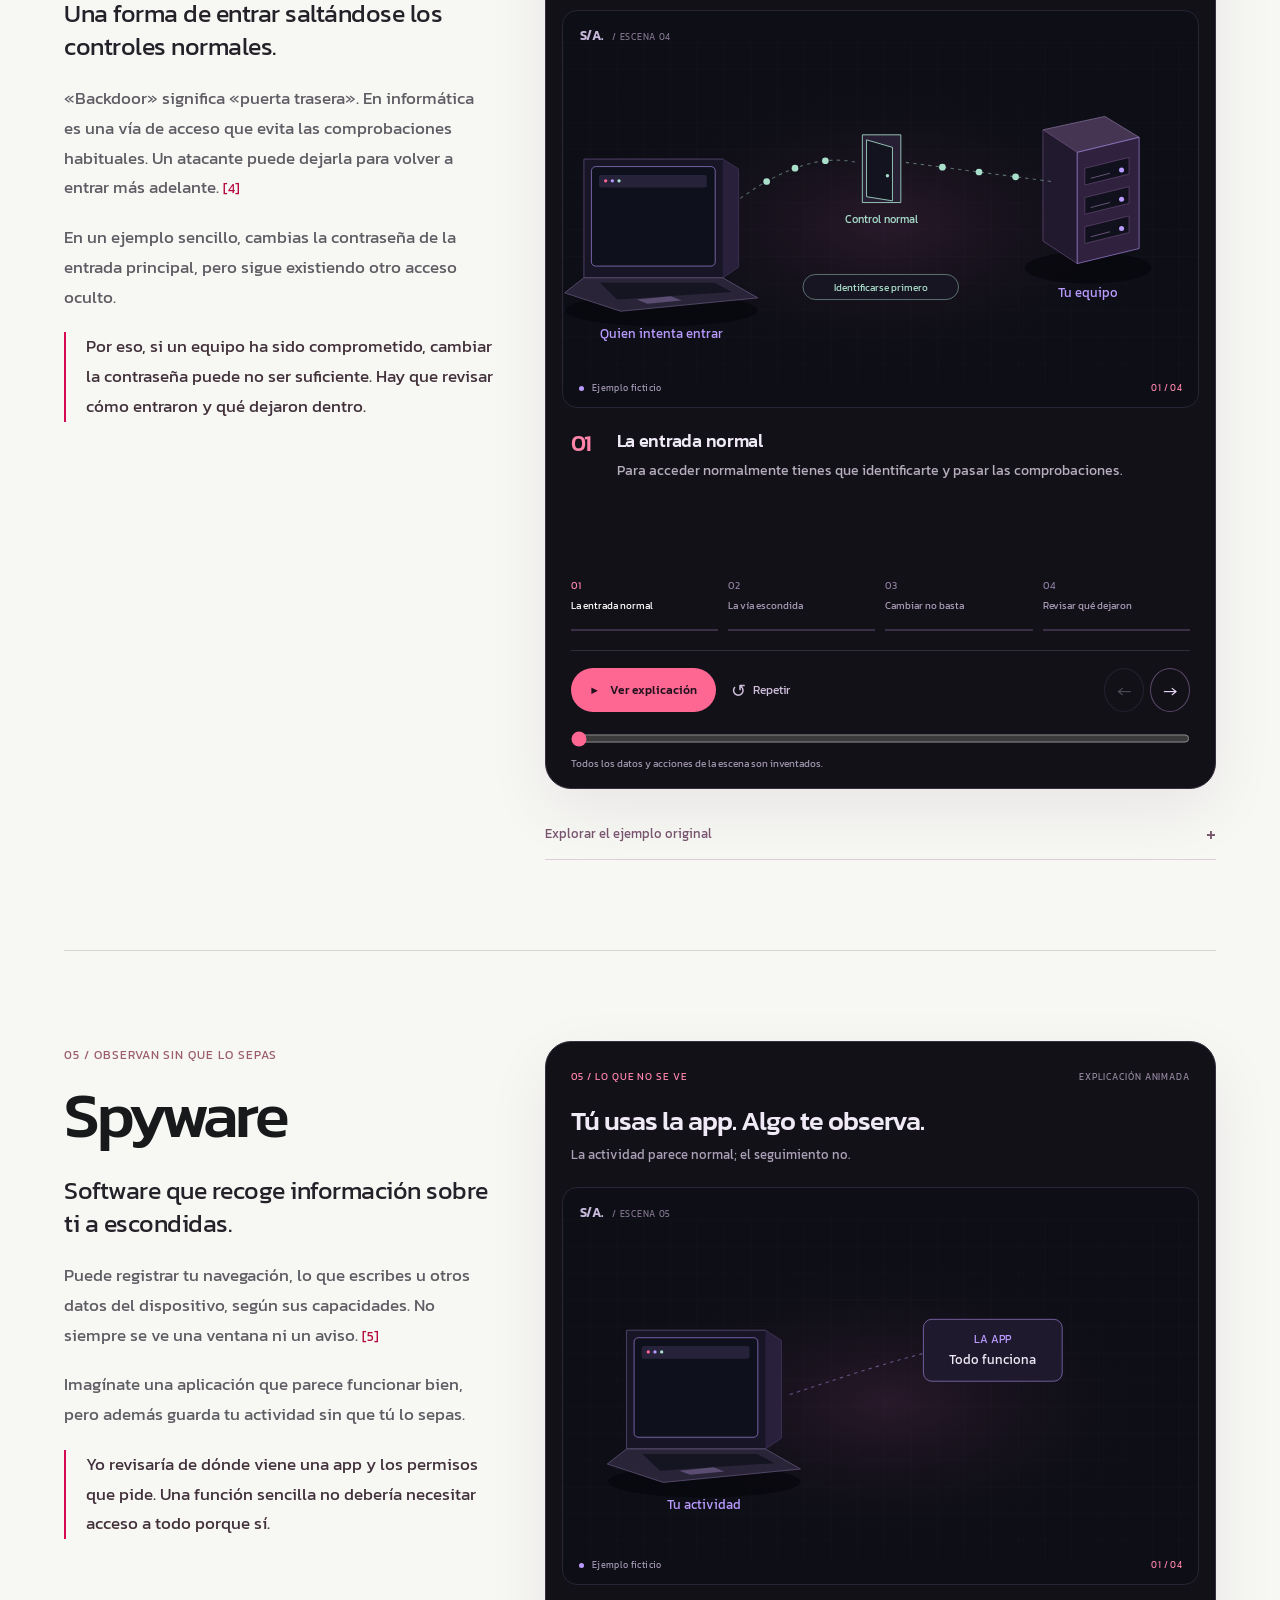
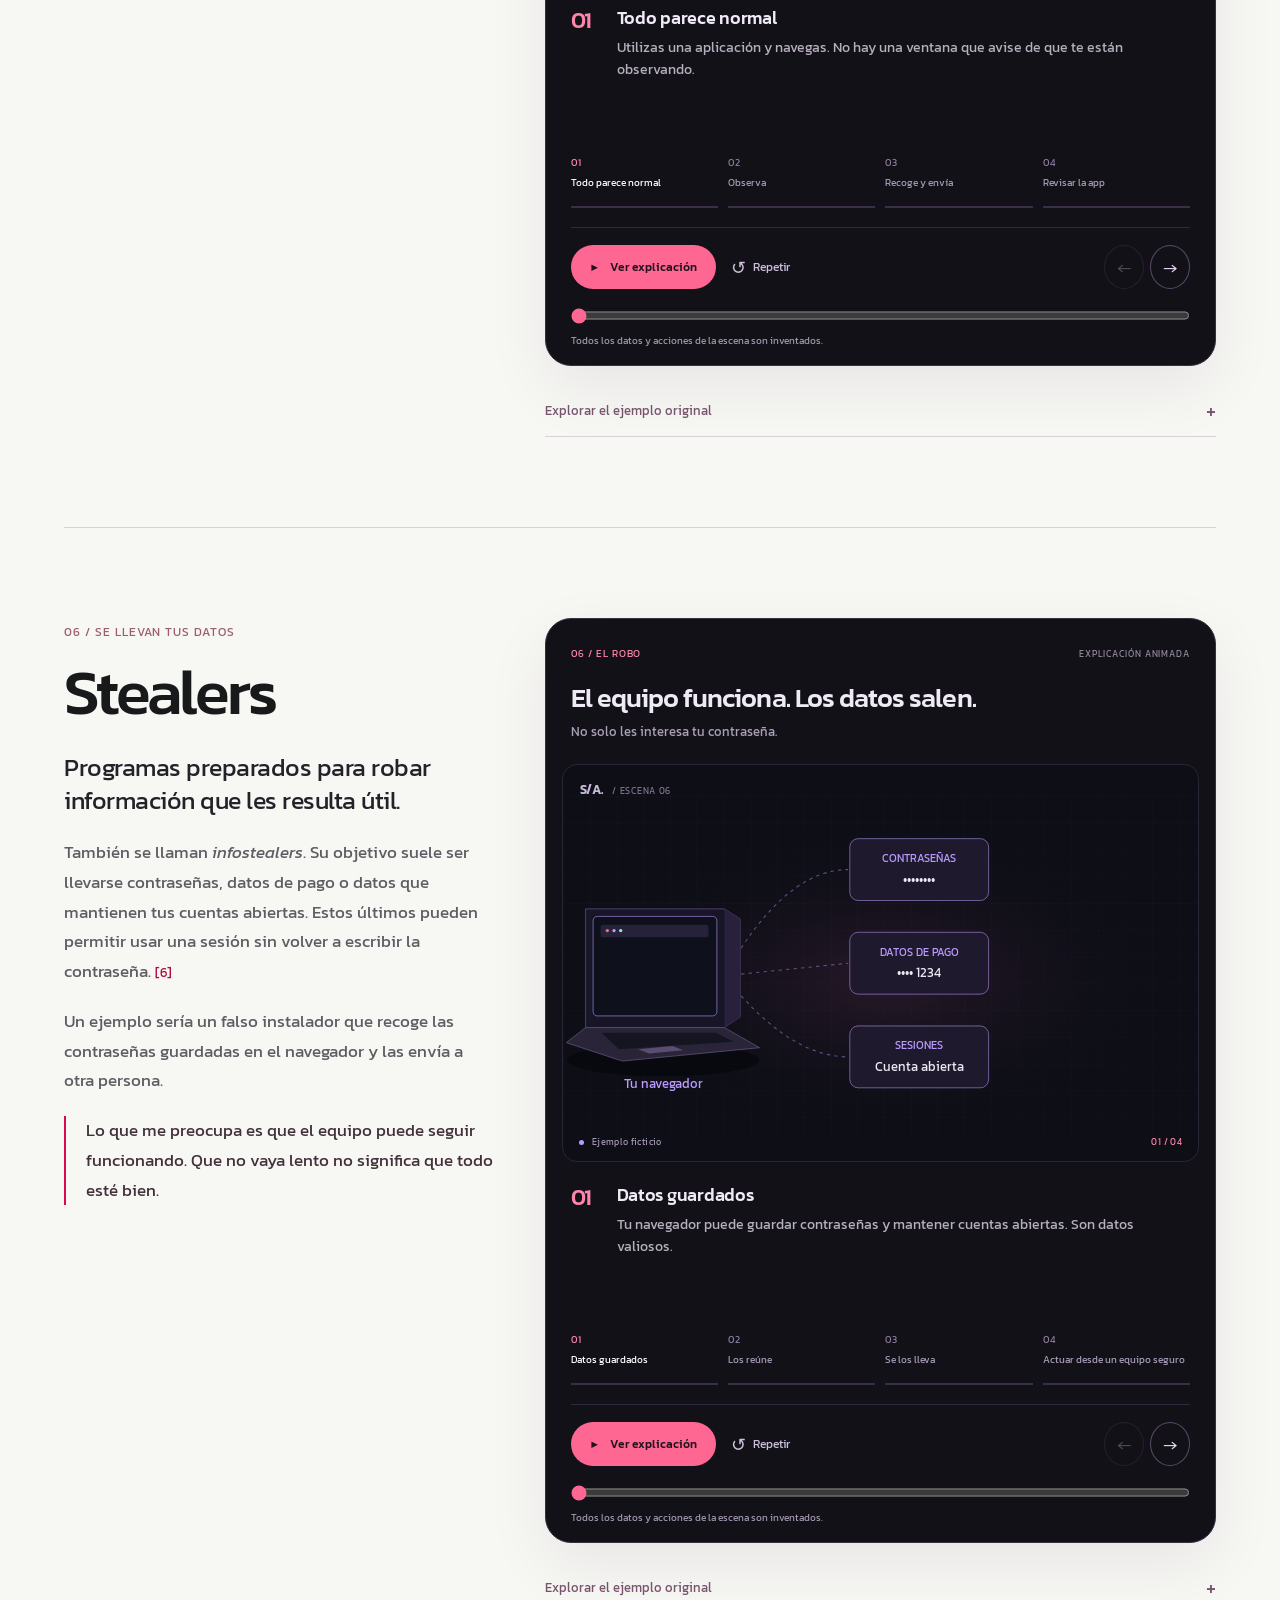
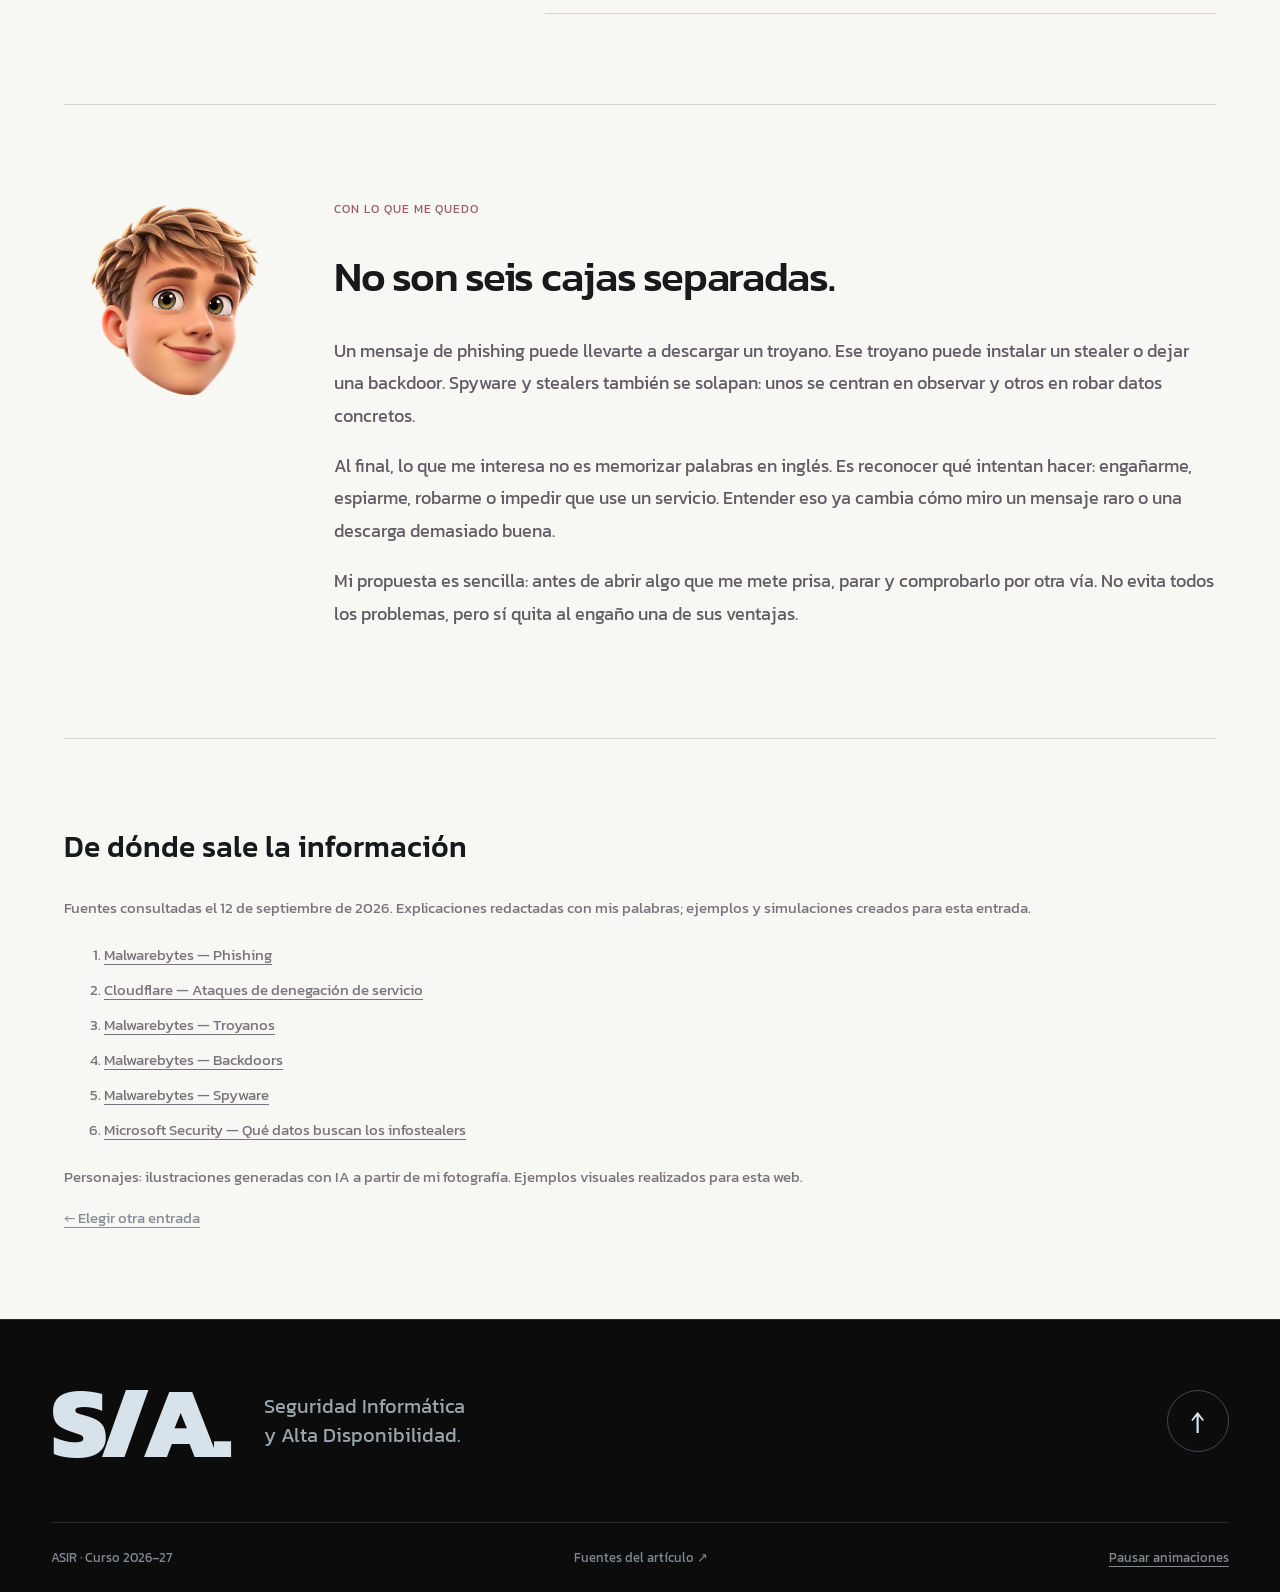
==== commit f8119dd5: "Add files via upload" ====
--- a/articulos/amenazas-sin-tecnicismos/index.html
+++ b/articulos/amenazas-sin-tecnicismos/index.html
@@ -1,10 +1,10 @@
-<!doctype html><html lang="es"><head><meta charset="utf-8"><meta name="viewport" content="width=device-width,initial-scale=1"><title>Seis amenazas, sin palabras raras — S/A.</title><meta name="description" content="Phishing, DoS, troyanos, backdoors, spyware y stealers explicados con ejemplos sencillos e interactivos."><link rel="preconnect" href="https://fonts.googleapis.com"><link rel="preconnect" href="https://fonts.gstatic.com" crossorigin><link href="https://fonts.googleapis.com/css2?family=Kanit:wght@400;500;600;700;800;900&display=swap" rel="stylesheet"><link rel="icon" href="/assets/favicon.svg" type="image/svg+xml"><link rel="stylesheet" href="/assets/site.css"></head><body class="article-page threat-page"><a class="skip" href="#contenido">Saltar al contenido</a><nav class="nav" aria-label="Navegación principal"><a class="nav-home" href="/">S/A.</a><div class="navlinks"><a href="/#inicio">Inicio</a><a href="/#sobre">Sobre mí</a><a href="/#temas">Entradas <span aria-hidden="true">↗</span></a></div><button class="hamburger" id="menu-button" aria-controls="menu" aria-expanded="false" aria-label="Abrir menú"><span></span><span></span></button></nav><div class="menu" id="menu" inert><a href="/#inicio">Inicio</a><a href="/#sobre">Sobre mí</a><a href="/#temas">Entradas ↗</a></div>
-<main id="contenido"><header class="threat-hero"><a class="back-link" href="/#temas">← Todas las entradas</a><div class="article-meta"><span>01 / SEGURIDAD PARA TODOS</span><time datetime="2026-09-12">12 septiembre 2026</time><span>6 min + ejemplos</span></div><div class="threat-hero-grid"><div><h1>Seis amenazas.<br><em>Sin palabras<br>raras.</em></h1><p>No hace falta saber de informática para entender cómo te pueden engañar, robar una cuenta o dejar una web fuera de servicio. Vamos por partes.</p></div><img src="/assets/sticker-curious.png" width="1254" height="1254" alt="Mi personaje con expresión curiosa."></div><p class="intro-note">Estudio ASIR y quiero explicar estos conceptos como se los contaría a un amigo. Los ejemplos son inventados y las demostraciones funcionan solo dentro de esta página.</p></header><nav class="concept-nav" aria-label="Conceptos del artículo"><a href="#phishing">01 Phishing</a><a href="#dos">02 DoS</a><a href="#troyano">03 Troyano</a><a href="#backdoors">04 Backdoors</a><a href="#spyware">05 Spyware</a><a href="#stealers">06 Stealers</a></nav><div class="threat-content">
-<section class="concept" id="phishing"><div class="concept-copy"><span class="concept-count">01 / TE ENGAÑAN</span><h2>Phishing</h2><p class="concept-lead">Se hacen pasar por alguien en quien confías para que piques.</p><p>Puede ser un correo, un mensaje o una web que parece de tu banco, una tienda o una red social. Quieren que entregues datos, pagues o abras algo peligroso. <a class="source-inline" href="#fuente-phishing">[1]</a></p><p>Imagínate que te llega: «Tu cuenta se cerrará en diez minutos». Las prisas hacen que actúes antes de comprobar quién lo ha enviado.</p><p class="my-take">Yo abriría la aplicación oficial por mi cuenta. Si el aviso es real, lo comprobaría allí o contactando con la empresa.</p></div><div class="demo message-demo"><span class="demo-label">EJEMPLO INVENTADO</span><div class="fake-message"><span>Soporte de TuCuenta</span><small>aviso@verificar-cuenta.example</small><h3>Tu cuenta se cerrará en 10 minutos.</h3><p>Confirma tu contraseña para mantener el acceso.</p><span class="fake-link">verificar-cuenta.example</span></div><button class="demo-button" data-reveal="phishing-clues" aria-expanded="false" aria-controls="phishing-clues">¿Qué te haría sospechar?</button><div id="phishing-clues" class="demo-answer" hidden><p><b>Las prisas.</b> Te presionan para que no lo pienses.</p><p><b>La dirección.</b> Un nombre conocido arriba no demuestra quién lo envía.</p><p><b>La contraseña.</b> Te intentan llevar a un sitio externo para pedirla.</p><small>Un mensaje sin faltas también puede ser falso. Aquí no hay ningún enlace de acceso real.</small></div></div></section>
-<section class="concept" id="dos"><div class="concept-copy"><span class="concept-count">02 / DEJAN ALGO FUERA DE SERVICIO</span><h2>Ataque DoS</h2><p class="concept-lead">La web está ahí, pero no consigue atenderte.</p><p>DoS significa «denegación de servicio». El objetivo es impedir que la gente use una web o un servicio. Una forma de hacerlo es saturarlo con demasiadas peticiones; también existen otras. <a class="source-inline" href="#fuente-dos">[2]</a></p><p>Yo lo imagino como una tienda donde alguien bloquea la cola: los clientes de verdad no llegan al mostrador. Si el ataque viene de muchos equipos a la vez, hablamos de <b>DDoS</b>.</p><p class="my-take">Que una web se caiga no demuestra que haya un ataque. También puede tener una avería o una visita masiva. Y un DoS, por sí solo, no significa que hayan robado datos.</p></div><div class="demo load-demo"><span class="demo-label">SIMULACIÓN SIMPLIFICADA · SIN TRÁFICO REAL</span><h3>¿Cuánto puede atender?</h3><label for="load-range">Peticiones de ejemplo: <output id="load-value" for="load-range">3</output></label><input id="load-range" type="range" min="1" max="16" value="3"><div class="request-grid" aria-hidden="true"><span></span><span></span><span></span><span></span><span></span><span></span><span></span><span></span><span></span><span></span><span></span><span></span><span></span><span></span><span></span><span></span></div><div class="capacity-line"><span>Capacidad del ejemplo</span><b>8 peticiones</b></div><p id="load-status" role="status">Hay sitio: las peticiones se atienden.</p><small>Mueve el control. Este límite es inventado para entender la idea, no una medida de una web real.</small></div></section>
-<section class="concept" id="troyano"><div class="concept-copy"><span class="concept-count">03 / PARECE ALGO ÚTIL</span><h2>Troyano</h2><p class="concept-lead">Lo instalas por lo que promete. El problema es lo que esconde.</p><p>Es un programa malicioso que se presenta como algo normal o útil para conseguir que lo ejecutes. Por ejemplo, un supuesto juego gratis que trae una sorpresa. Puede robar información o instalar otras amenazas. <a class="source-inline" href="#fuente-troyano">[3]</a></p><p class="my-take">A mí lo que me parece importante es no fiarme solo del aspecto. Que un instalador tenga un logo bonito no dice nada sobre lo que hará después.</p></div><div class="demo"><span class="demo-label">LO QUE PROMETE / LO QUE HACE</span><h3>«Tus juegos, más rápidos»</h3><p>Un programa de una web desconocida promete acelerar tus juegos.</p><details class="example-fold"><summary>Ver qué podría esconder</summary><div class="demo-answer"><p>Al ejecutarlo, instala un ladrón de contraseñas en segundo plano.</p><p><b>El troyano describe el engaño al entrar.</b> El ladrón de contraseñas describe lo que hace después.</p></div></details></div></section>
-<section class="concept" id="backdoors"><div class="concept-copy"><span class="concept-count">04 / UNA ENTRADA ESCONDIDA</span><h2>Backdoors</h2><p class="concept-lead">Una forma de entrar saltándose los controles normales.</p><p>«Backdoor» significa «puerta trasera». En informática es una vía de acceso que evita las comprobaciones habituales. Un atacante puede dejarla para volver a entrar más adelante. <a class="source-inline" href="#fuente-backdoor">[4]</a></p><p>En un ejemplo sencillo, cambias la contraseña de la entrada principal, pero sigue existiendo otro acceso oculto.</p><p class="my-take">Por eso, si un equipo ha sido comprometido, cambiar la contraseña puede no ser suficiente. Hay que revisar cómo entraron y qué dejaron dentro.</p></div><div class="demo access-demo"><span class="demo-label">DOS CAMINOS DIFERENTES</span><div class="access-row"><span>Acceso normal</span><b>Identificarse → Comprobar → Entrar</b></div><details class="example-fold"><summary>Mostrar la vía oculta</summary><div class="access-row bypass"><span>Backdoor</span><b>Acceso oculto → Saltarse el control</b></div><p>Es un esquema de la idea, no un procedimiento para acceder a un sistema.</p></details></div></section>
-<section class="concept" id="spyware"><div class="concept-copy"><span class="concept-count">05 / OBSERVAN SIN QUE LO SEPAS</span><h2>Spyware</h2><p class="concept-lead">Software que recoge información sobre ti a escondidas.</p><p>Puede registrar tu navegación, lo que escribes u otros datos del dispositivo, según sus capacidades. No siempre se ve una ventana ni un aviso. <a class="source-inline" href="#fuente-spyware">[5]</a></p><p>Imagínate una aplicación que parece funcionar bien, pero además guarda tu actividad sin que tú lo sepas.</p><p class="my-take">Yo revisaría de dónde viene una app y los permisos que pide. Una función sencilla no debería necesitar acceso a todo porque sí.</p></div><div class="demo"><span class="demo-label">ACTIVIDAD FICTICIA</span><h3>Por fuera, todo normal.</h3><button class="demo-button" data-reveal="spy-log" aria-controls="spy-log" aria-expanded="false">Ver lo que no se ve</button><div id="spy-log" class="demo-answer activity-log" hidden><span>09:10 — Registra una página visitada</span><span>09:12 — Recoge texto escrito</span><span>09:15 — Envía la información recopilada</span><small>Es una representación. Esta página no registra tu navegación ni lo que escribes.</small></div></div></section>
-<section class="concept" id="stealers"><div class="concept-copy"><span class="concept-count">06 / SE LLEVAN TUS DATOS</span><h2>Stealers</h2><p class="concept-lead">Programas preparados para robar información que les resulta útil.</p><p>También se llaman <i>infostealers</i>. Su objetivo suele ser llevarse contraseñas, datos de pago o datos que mantienen tus cuentas abiertas. Estos últimos pueden permitir usar una sesión sin volver a escribir la contraseña. <a class="source-inline" href="#fuente-stealers">[6]</a></p><p>Un ejemplo sería un falso instalador que recoge las contraseñas guardadas en el navegador y las envía a otra persona.</p><p class="my-take">Lo que me preocupa es que el equipo puede seguir funcionando. Que no vaya lento no significa que todo esté bien.</p></div><div class="demo steal-demo"><span class="demo-label">QUÉ PUEDE INTENTAR ROBAR</span><h3>Tu cuenta vale más<br>que una contraseña.</h3><ul><li>Contraseñas guardadas</li><li>Datos de tarjetas</li><li>Sesiones de cuentas abiertas</li></ul><p>No todos los stealers roban lo mismo. Depende del programa y de los datos a los que consiga acceder.</p></div></section>
-<section class="takeaway" id="reflexion"><img src="/assets/sticker-happy.png" width="1254" height="1254" alt="Mi personaje sonriendo." loading="lazy"><div><span class="concept-count">CON LO QUE ME QUEDO</span><h2>No son seis cajas separadas.</h2><p>Un mensaje de phishing puede llevarte a descargar un troyano. Ese troyano puede instalar un stealer o dejar una backdoor. Spyware y stealers también se solapan: unos se centran en observar y otros en robar datos concretos.</p><p>Al final, lo que me interesa no es memorizar palabras en inglés. Es reconocer qué intentan hacer: engañarme, espiarme, robarme o impedir que use un servicio. Entender eso ya cambia cómo miro un mensaje raro o una descarga demasiado buena.</p><p>Mi propuesta es sencilla: antes de abrir algo que me mete prisa, parar y comprobarlo por otra vía. No evita todos los problemas, pero sí quita al engaño una de sus ventajas.</p></div></section>
-<section class="article-sources" id="fuentes"><h2>De dónde sale la información</h2><p>Fuentes consultadas el 12 de septiembre de 2026. Explicaciones redactadas con mis palabras; ejemplos y simulaciones creados para esta entrada.</p><ol><li id="fuente-phishing"><a href="https://www.malwarebytes.com/phishing">Malwarebytes — Phishing</a></li><li id="fuente-dos"><a href="https://www.cloudflare.com/learning/ddos/glossary/denial-of-service/">Cloudflare — Ataques de denegación de servicio</a></li><li id="fuente-troyano"><a href="https://www.malwarebytes.com/trojan">Malwarebytes — Troyanos</a></li><li id="fuente-backdoor"><a href="https://www.malwarebytes.com/backdoor">Malwarebytes — Backdoors</a></li><li id="fuente-spyware"><a href="https://www.malwarebytes.com/spyware">Malwarebytes — Spyware</a></li><li id="fuente-stealers"><a href="https://www.microsoft.com/en-us/security/blog/2026/02/02/infostealers-without-borders-macos-python-stealers-and-platform-abuse/">Microsoft Security — Qué datos buscan los infostealers</a></li></ol><p>Personajes: ilustraciones generadas con IA a partir de mi fotografía. Ejemplos visuales realizados para esta web.</p><a class="back-link" href="/#temas">← Elegir otra entrada</a></section></div></main><footer class="foot"><div class="footer-top"><a class="footer-brand" href="/">S/A.</a><p>Seguridad Informática<br>y Alta Disponibilidad.</p><a class="round-link" href="#" aria-label="Volver arriba">↑</a></div><div class="footer-bottom"><span>ASIR · Curso 2026–27</span><a href="/articulos/amenazas-sin-tecnicismos/#fuentes">Fuentes del artículo ↗</a><button id="motion-toggle" type="button" aria-pressed="false">Pausar animaciones</button></div></footer><script src="/assets/site.js"></script><script src="/assets/threats.js"></script></body></html>+<!doctype html><html lang="es"><head><meta charset="utf-8"><meta name="viewport" content="width=device-width,initial-scale=1"><base href="../../"><title>Seis amenazas, sin palabras raras — S/A.</title><meta name="description" content="Phishing, DoS, troyanos, backdoors, spyware y stealers explicados con ejemplos sencillos e interactivos."><link rel="preconnect" href="https://fonts.googleapis.com"><link rel="preconnect" href="https://fonts.gstatic.com" crossorigin><link href="https://fonts.googleapis.com/css2?family=Kanit:wght@400;500;600;700;800;900&display=swap" rel="stylesheet"><link rel="icon" href="assets/favicon.svg" type="image/svg+xml"><link rel="stylesheet" href="assets/site.css"><link rel="stylesheet" href="assets/threat-stories.css"></head><body class="article-page threat-page"><a class="skip" href="articulos/amenazas-sin-tecnicismos/#contenido">Saltar al contenido</a><nav class="nav" aria-label="Navegación principal"><a class="nav-home" href="./">S/A.</a><div class="navlinks"><a href="#inicio">Inicio</a><a href="#sobre">Sobre mí</a><a href="#temas">Entradas <span aria-hidden="true">↗</span></a></div><button class="hamburger" id="menu-button" aria-controls="menu" aria-expanded="false" aria-label="Abrir menú"><span></span><span></span></button></nav><div class="menu" id="menu" inert><a href="#inicio">Inicio</a><a href="#sobre">Sobre mí</a><a href="#temas">Entradas ↗</a></div>
+<main id="contenido"><header class="threat-hero"><a class="back-link" href="#temas">← Todas las entradas</a><div class="article-meta"><span>01 / SEGURIDAD PARA TODOS</span><time datetime="2026-09-12">12 septiembre 2026</time><span>6 min + 6 historias</span></div><div class="threat-hero-grid"><div><h1>Seis amenazas.<br><em>Sin palabras<br>raras.</em></h1><p>No hace falta saber de informática para entender cómo te pueden engañar, robar una cuenta o dejar una web fuera de servicio. Vamos por partes.</p></div><img src="assets/sticker-curious.png" width="1254" height="1254" alt="Mi personaje con expresión curiosa."></div><p class="intro-note">Estudio ASIR y quiero explicar estos conceptos como se los contaría a un amigo. Los ejemplos son inventados y las demostraciones funcionan solo dentro de esta página.</p></header><nav class="concept-nav" aria-label="Conceptos del artículo"><a href="articulos/amenazas-sin-tecnicismos/#phishing">01 Phishing</a><a href="articulos/amenazas-sin-tecnicismos/#dos">02 DoS</a><a href="articulos/amenazas-sin-tecnicismos/#troyano">03 Troyano</a><a href="articulos/amenazas-sin-tecnicismos/#backdoors">04 Backdoors</a><a href="articulos/amenazas-sin-tecnicismos/#spyware">05 Spyware</a><a href="articulos/amenazas-sin-tecnicismos/#stealers">06 Stealers</a></nav><div class="threat-content"><div class="story-intro"><p><strong>Primero, mira cómo ocurre.</strong> Cada amenaza tiene una historia animada en cuatro pasos. Puedes reproducirla, pausarla o avanzar a tu ritmo. Debajo tienes un ejemplo para explorar.</p><span>6 HISTORIAS / TÚ MARCAS EL RITMO</span></div>
+<section class="concept" id="phishing"><div class="concept-copy"><span class="concept-count">01 / TE ENGAÑAN</span><h2>Phishing</h2><p class="concept-lead">Se hacen pasar por alguien en quien confías para que piques.</p><p>Puede ser un correo, un mensaje o una web que parece de tu banco, una tienda o una red social. Quieren que entregues datos, pagues o abras algo peligroso. <a class="source-inline" href="articulos/amenazas-sin-tecnicismos/#fuente-phishing">[1]</a></p><p>Imagínate que te llega: «Tu cuenta se cerrará en diez minutos». Las prisas hacen que actúes antes de comprobar quién lo ha enviado.</p><p class="my-take">Yo abriría la aplicación oficial por mi cuenta. Si el aviso es real, lo comprobaría allí o contactando con la empresa.</p></div><div class="demo message-demo"><span class="demo-label">EJEMPLO INVENTADO</span><div class="fake-message"><span>Soporte de TuCuenta</span><small>aviso@verificar-cuenta.example</small><h3>Tu cuenta se cerrará en 10 minutos.</h3><p>Confirma tu contraseña para mantener el acceso.</p><span class="fake-link">verificar-cuenta.example</span></div><button class="demo-button" data-reveal="phishing-clues" aria-expanded="false" aria-controls="phishing-clues">¿Qué te haría sospechar?</button><div id="phishing-clues" class="demo-answer" hidden><p><b>Las prisas.</b> Te presionan para que no lo pienses.</p><p><b>La dirección.</b> Un nombre conocido arriba no demuestra quién lo envía.</p><p><b>La contraseña.</b> Te intentan llevar a un sitio externo para pedirla.</p><small>Un mensaje sin faltas también puede ser falso. Aquí no hay ningún enlace de acceso real.</small></div></div></section>
+<section class="concept" id="dos"><div class="concept-copy"><span class="concept-count">02 / DEJAN ALGO FUERA DE SERVICIO</span><h2>Ataque DoS</h2><p class="concept-lead">La web está ahí, pero no consigue atenderte.</p><p>DoS significa «denegación de servicio». El objetivo es impedir que la gente use una web o un servicio. Una forma de hacerlo es saturarlo con demasiadas peticiones; también existen otras. <a class="source-inline" href="articulos/amenazas-sin-tecnicismos/#fuente-dos">[2]</a></p><p>Yo lo imagino como una tienda donde alguien bloquea la cola: los clientes de verdad no llegan al mostrador. Si el ataque viene de muchos equipos a la vez, hablamos de <b>DDoS</b>.</p><p class="my-take">Que una web se caiga no demuestra que haya un ataque. También puede tener una avería o una visita masiva. Y un DoS, por sí solo, no significa que hayan robado datos.</p></div><div class="demo load-demo"><span class="demo-label">SIMULACIÓN SIMPLIFICADA · SIN TRÁFICO REAL</span><h3>¿Cuánto puede atender?</h3><label for="load-range">Peticiones de ejemplo: <output id="load-value" for="load-range">3</output></label><input id="load-range" type="range" min="1" max="16" value="3"><div class="request-grid" aria-hidden="true"><span></span><span></span><span></span><span></span><span></span><span></span><span></span><span></span><span></span><span></span><span></span><span></span><span></span><span></span><span></span><span></span></div><div class="capacity-line"><span>Capacidad del ejemplo</span><b>8 peticiones</b></div><p id="load-status" role="status">Hay sitio: las peticiones se atienden.</p><small>Mueve el control. Este límite es inventado para entender la idea, no una medida de una web real.</small></div></section>
+<section class="concept" id="troyano"><div class="concept-copy"><span class="concept-count">03 / PARECE ALGO ÚTIL</span><h2>Troyano</h2><p class="concept-lead">Lo instalas por lo que promete. El problema es lo que esconde.</p><p>Es un programa malicioso que se presenta como algo normal o útil para conseguir que lo ejecutes. Por ejemplo, un supuesto juego gratis que trae una sorpresa. Puede robar información o instalar otras amenazas. <a class="source-inline" href="articulos/amenazas-sin-tecnicismos/#fuente-troyano">[3]</a></p><p class="my-take">A mí lo que me parece importante es no fiarme solo del aspecto. Que un instalador tenga un logo bonito no dice nada sobre lo que hará después.</p></div><div class="demo"><span class="demo-label">LO QUE PROMETE / LO QUE HACE</span><h3>«Tus juegos, más rápidos»</h3><p>Un programa de una web desconocida promete acelerar tus juegos.</p><details class="example-fold"><summary>Ver qué podría esconder</summary><div class="demo-answer"><p>Al ejecutarlo, instala un ladrón de contraseñas en segundo plano.</p><p><b>El troyano describe el engaño al entrar.</b> El ladrón de contraseñas describe lo que hace después.</p></div></details></div></section>
+<section class="concept" id="backdoors"><div class="concept-copy"><span class="concept-count">04 / UNA ENTRADA ESCONDIDA</span><h2>Backdoors</h2><p class="concept-lead">Una forma de entrar saltándose los controles normales.</p><p>«Backdoor» significa «puerta trasera». En informática es una vía de acceso que evita las comprobaciones habituales. Un atacante puede dejarla para volver a entrar más adelante. <a class="source-inline" href="articulos/amenazas-sin-tecnicismos/#fuente-backdoor">[4]</a></p><p>En un ejemplo sencillo, cambias la contraseña de la entrada principal, pero sigue existiendo otro acceso oculto.</p><p class="my-take">Por eso, si un equipo ha sido comprometido, cambiar la contraseña puede no ser suficiente. Hay que revisar cómo entraron y qué dejaron dentro.</p></div><div class="demo access-demo"><span class="demo-label">DOS CAMINOS DIFERENTES</span><div class="access-row"><span>Acceso normal</span><b>Identificarse → Comprobar → Entrar</b></div><details class="example-fold"><summary>Mostrar la vía oculta</summary><div class="access-row bypass"><span>Backdoor</span><b>Acceso oculto → Saltarse el control</b></div><p>Es un esquema de la idea, no un procedimiento para acceder a un sistema.</p></details></div></section>
+<section class="concept" id="spyware"><div class="concept-copy"><span class="concept-count">05 / OBSERVAN SIN QUE LO SEPAS</span><h2>Spyware</h2><p class="concept-lead">Software que recoge información sobre ti a escondidas.</p><p>Puede registrar tu navegación, lo que escribes u otros datos del dispositivo, según sus capacidades. No siempre se ve una ventana ni un aviso. <a class="source-inline" href="articulos/amenazas-sin-tecnicismos/#fuente-spyware">[5]</a></p><p>Imagínate una aplicación que parece funcionar bien, pero además guarda tu actividad sin que tú lo sepas.</p><p class="my-take">Yo revisaría de dónde viene una app y los permisos que pide. Una función sencilla no debería necesitar acceso a todo porque sí.</p></div><div class="demo"><span class="demo-label">ACTIVIDAD FICTICIA</span><h3>Por fuera, todo normal.</h3><button class="demo-button" data-reveal="spy-log" aria-controls="spy-log" aria-expanded="false">Ver lo que no se ve</button><div id="spy-log" class="demo-answer activity-log" hidden><span>09:10 — Registra una página visitada</span><span>09:12 — Recoge texto escrito</span><span>09:15 — Envía la información recopilada</span><small>Es una representación. Esta página no registra tu navegación ni lo que escribes.</small></div></div></section>
+<section class="concept" id="stealers"><div class="concept-copy"><span class="concept-count">06 / SE LLEVAN TUS DATOS</span><h2>Stealers</h2><p class="concept-lead">Programas preparados para robar información que les resulta útil.</p><p>También se llaman <i>infostealers</i>. Su objetivo suele ser llevarse contraseñas, datos de pago o datos que mantienen tus cuentas abiertas. Estos últimos pueden permitir usar una sesión sin volver a escribir la contraseña. <a class="source-inline" href="articulos/amenazas-sin-tecnicismos/#fuente-stealers">[6]</a></p><p>Un ejemplo sería un falso instalador que recoge las contraseñas guardadas en el navegador y las envía a otra persona.</p><p class="my-take">Lo que me preocupa es que el equipo puede seguir funcionando. Que no vaya lento no significa que todo esté bien.</p></div><div class="demo steal-demo"><span class="demo-label">QUÉ PUEDE INTENTAR ROBAR</span><h3>Tu cuenta vale más<br>que una contraseña.</h3><ul><li>Contraseñas guardadas</li><li>Datos de tarjetas</li><li>Sesiones de cuentas abiertas</li></ul><p>No todos los stealers roban lo mismo. Depende del programa y de los datos a los que consiga acceder.</p></div></section>
+<section class="takeaway" id="reflexion"><img src="assets/sticker-happy.png" width="1254" height="1254" alt="Mi personaje sonriendo." loading="lazy"><div><span class="concept-count">CON LO QUE ME QUEDO</span><h2>No son seis cajas separadas.</h2><p>Un mensaje de phishing puede llevarte a descargar un troyano. Ese troyano puede instalar un stealer o dejar una backdoor. Spyware y stealers también se solapan: unos se centran en observar y otros en robar datos concretos.</p><p>Al final, lo que me interesa no es memorizar palabras en inglés. Es reconocer qué intentan hacer: engañarme, espiarme, robarme o impedir que use un servicio. Entender eso ya cambia cómo miro un mensaje raro o una descarga demasiado buena.</p><p>Mi propuesta es sencilla: antes de abrir algo que me mete prisa, parar y comprobarlo por otra vía. No evita todos los problemas, pero sí quita al engaño una de sus ventajas.</p></div></section>
+<section class="article-sources" id="fuentes"><h2>De dónde sale la información</h2><p>Fuentes consultadas el 12 de septiembre de 2026. Explicaciones redactadas con mis palabras; ejemplos y simulaciones creados para esta entrada.</p><ol><li id="fuente-phishing"><a href="https://www.malwarebytes.com/phishing">Malwarebytes — Phishing</a></li><li id="fuente-dos"><a href="https://www.cloudflare.com/learning/ddos/glossary/denial-of-service/">Cloudflare — Ataques de denegación de servicio</a></li><li id="fuente-troyano"><a href="https://www.malwarebytes.com/trojan">Malwarebytes — Troyanos</a></li><li id="fuente-backdoor"><a href="https://www.malwarebytes.com/backdoor">Malwarebytes — Backdoors</a></li><li id="fuente-spyware"><a href="https://www.malwarebytes.com/spyware">Malwarebytes — Spyware</a></li><li id="fuente-stealers"><a href="https://www.microsoft.com/en-us/security/blog/2026/02/02/infostealers-without-borders-macos-python-stealers-and-platform-abuse/">Microsoft Security — Qué datos buscan los infostealers</a></li></ol><p>Personajes: ilustraciones generadas con IA a partir de mi fotografía. Ejemplos visuales realizados para esta web.</p><a class="back-link" href="#temas">← Elegir otra entrada</a></section></div></main><footer class="foot"><div class="footer-top"><a class="footer-brand" href="./">S/A.</a><p>Seguridad Informática<br>y Alta Disponibilidad.</p><a class="round-link" href="articulos/amenazas-sin-tecnicismos/#" aria-label="Volver arriba">↑</a></div><div class="footer-bottom"><span>ASIR · Curso 2026–27</span><a href="articulos/amenazas-sin-tecnicismos/#fuentes">Fuentes del artículo ↗</a><button id="motion-toggle" type="button" aria-pressed="false">Pausar animaciones</button></div></footer><script src="assets/gsap.min.js"></script><script src="assets/site.js"></script><script src="assets/threats.js"></script><script src="assets/threat-stories.js"></script></body></html>
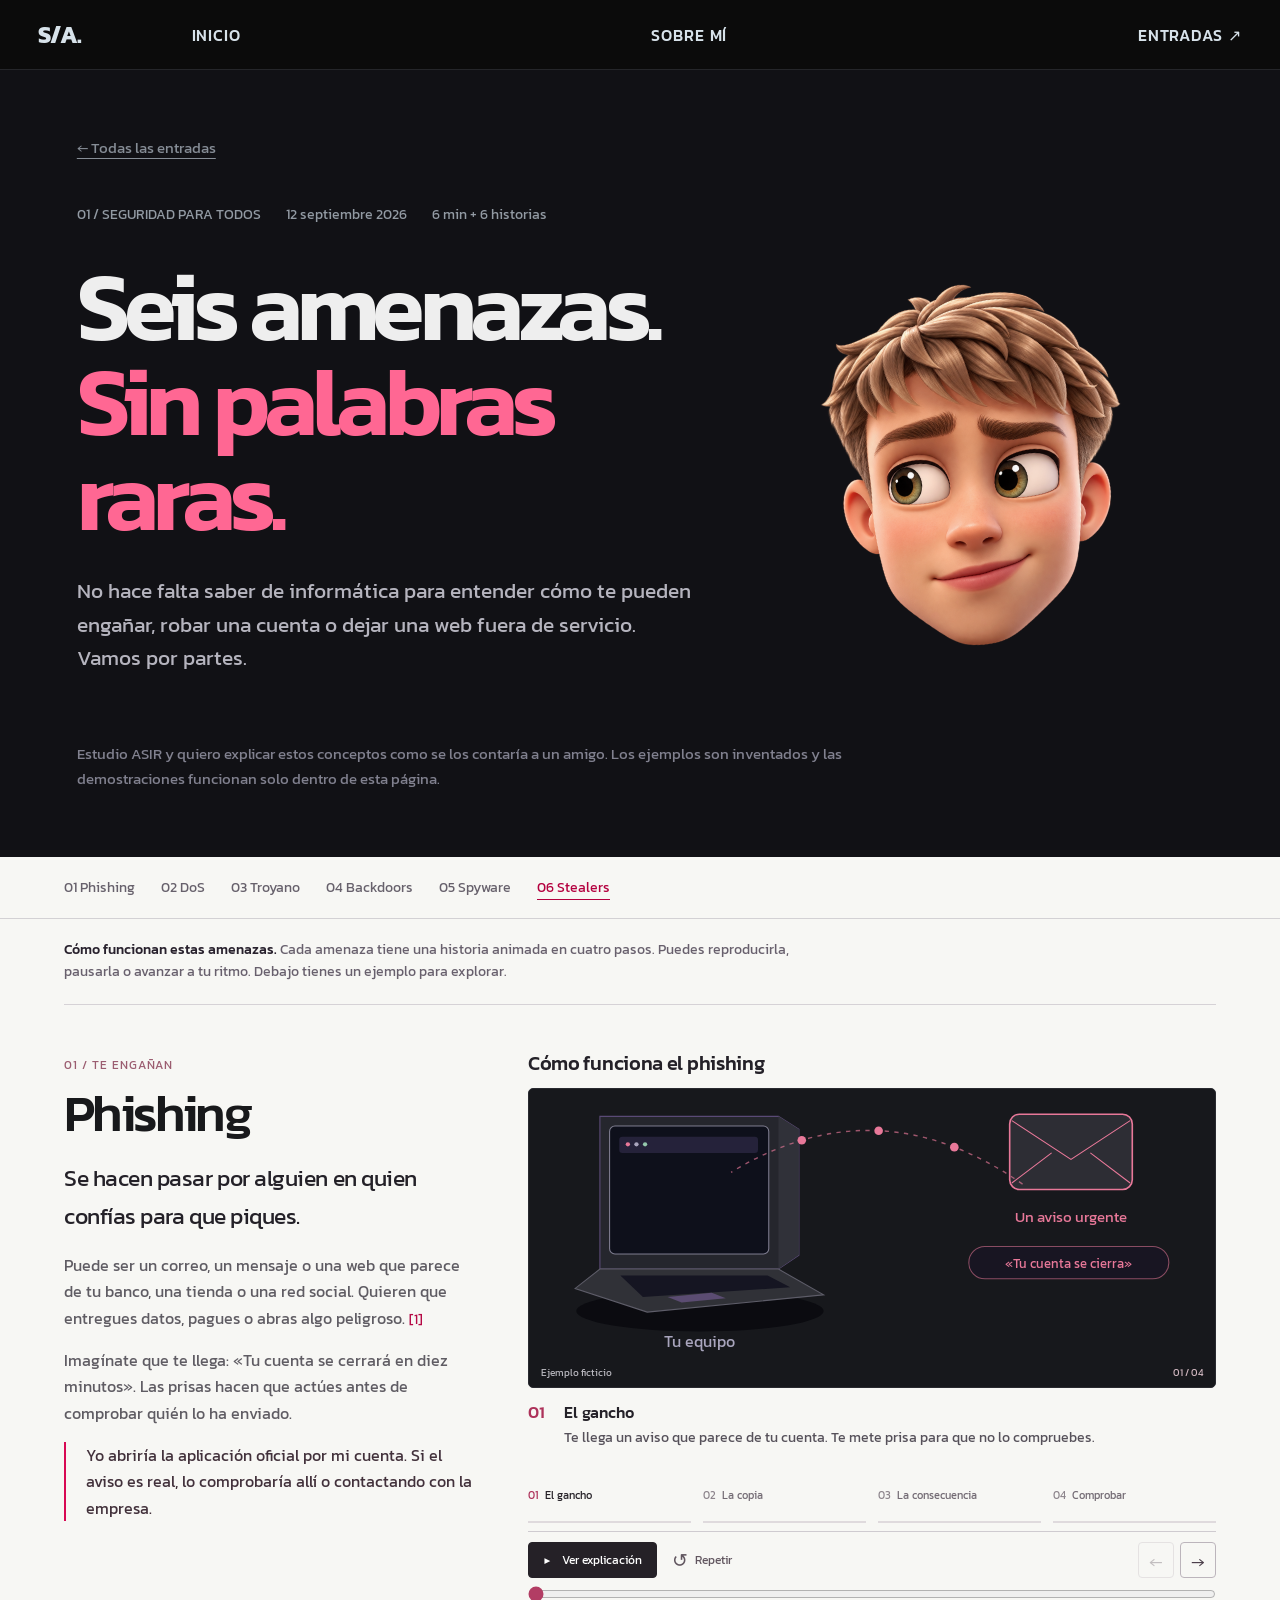
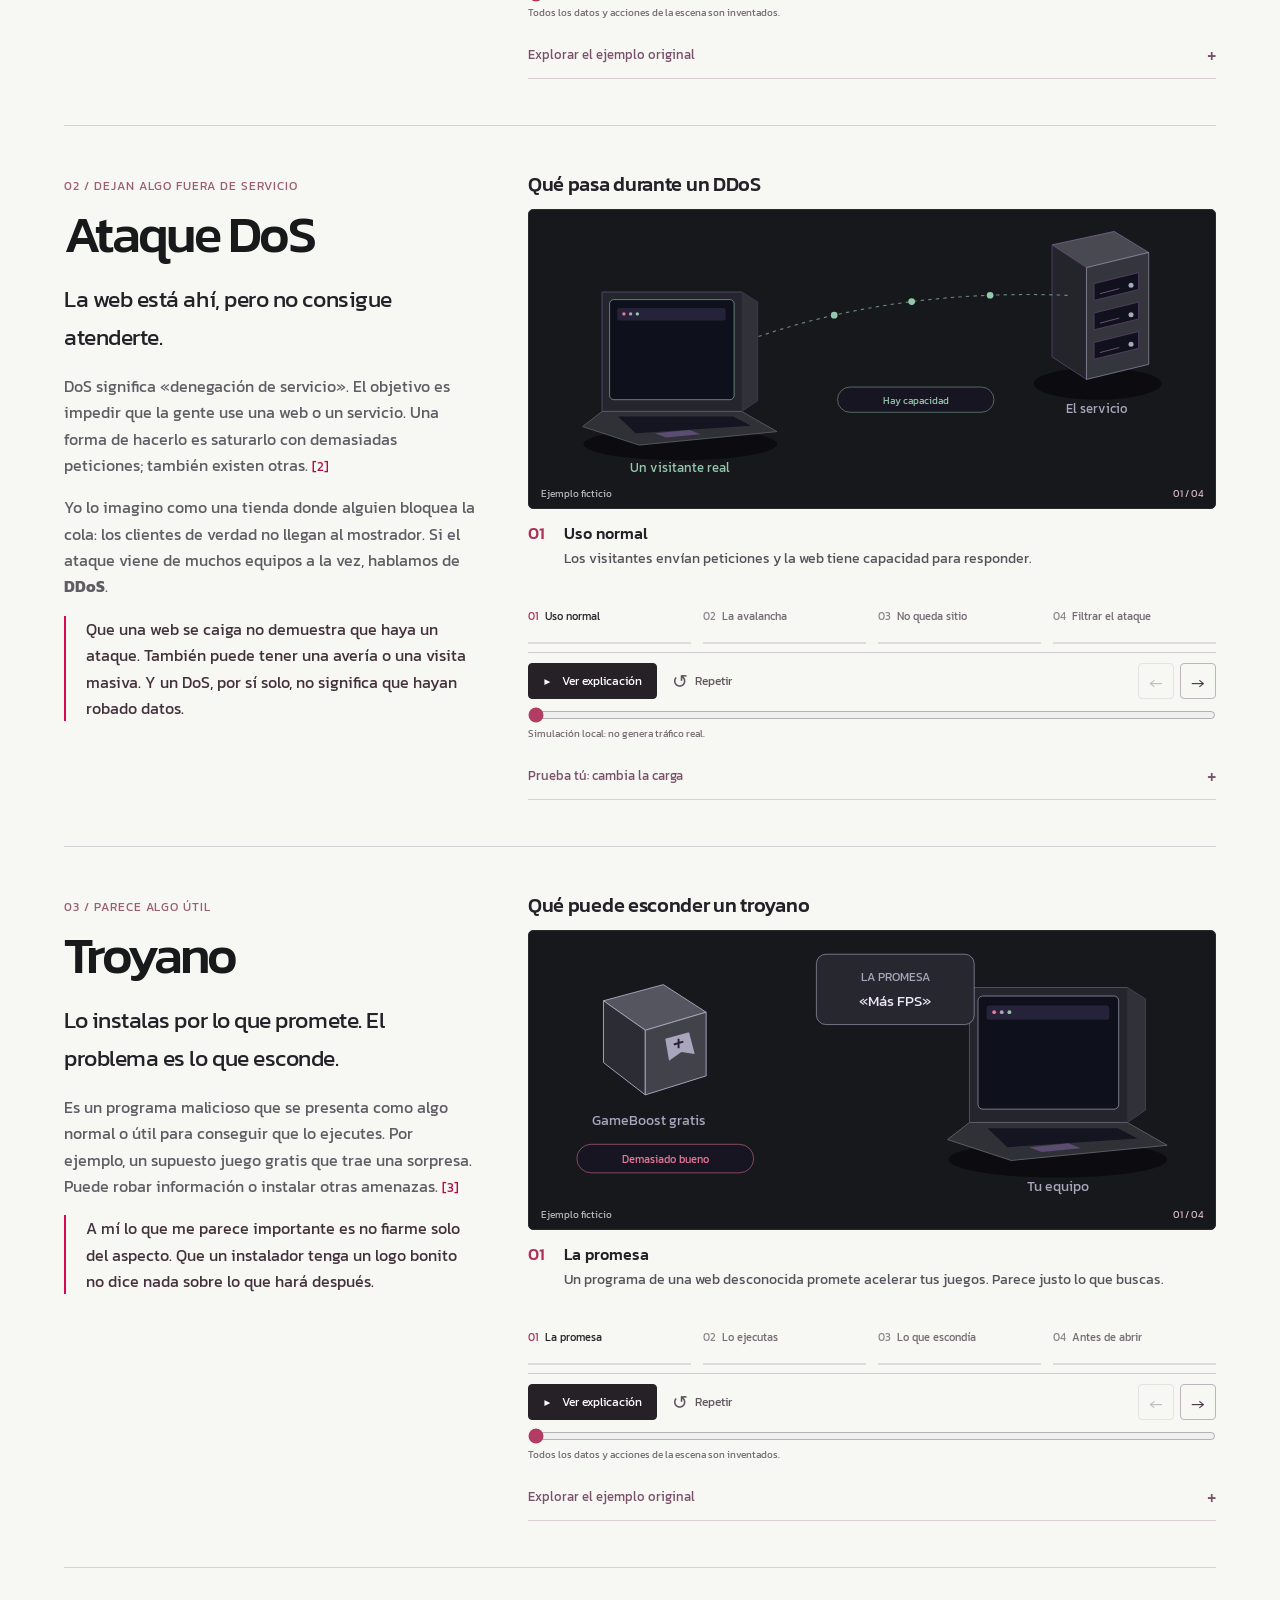
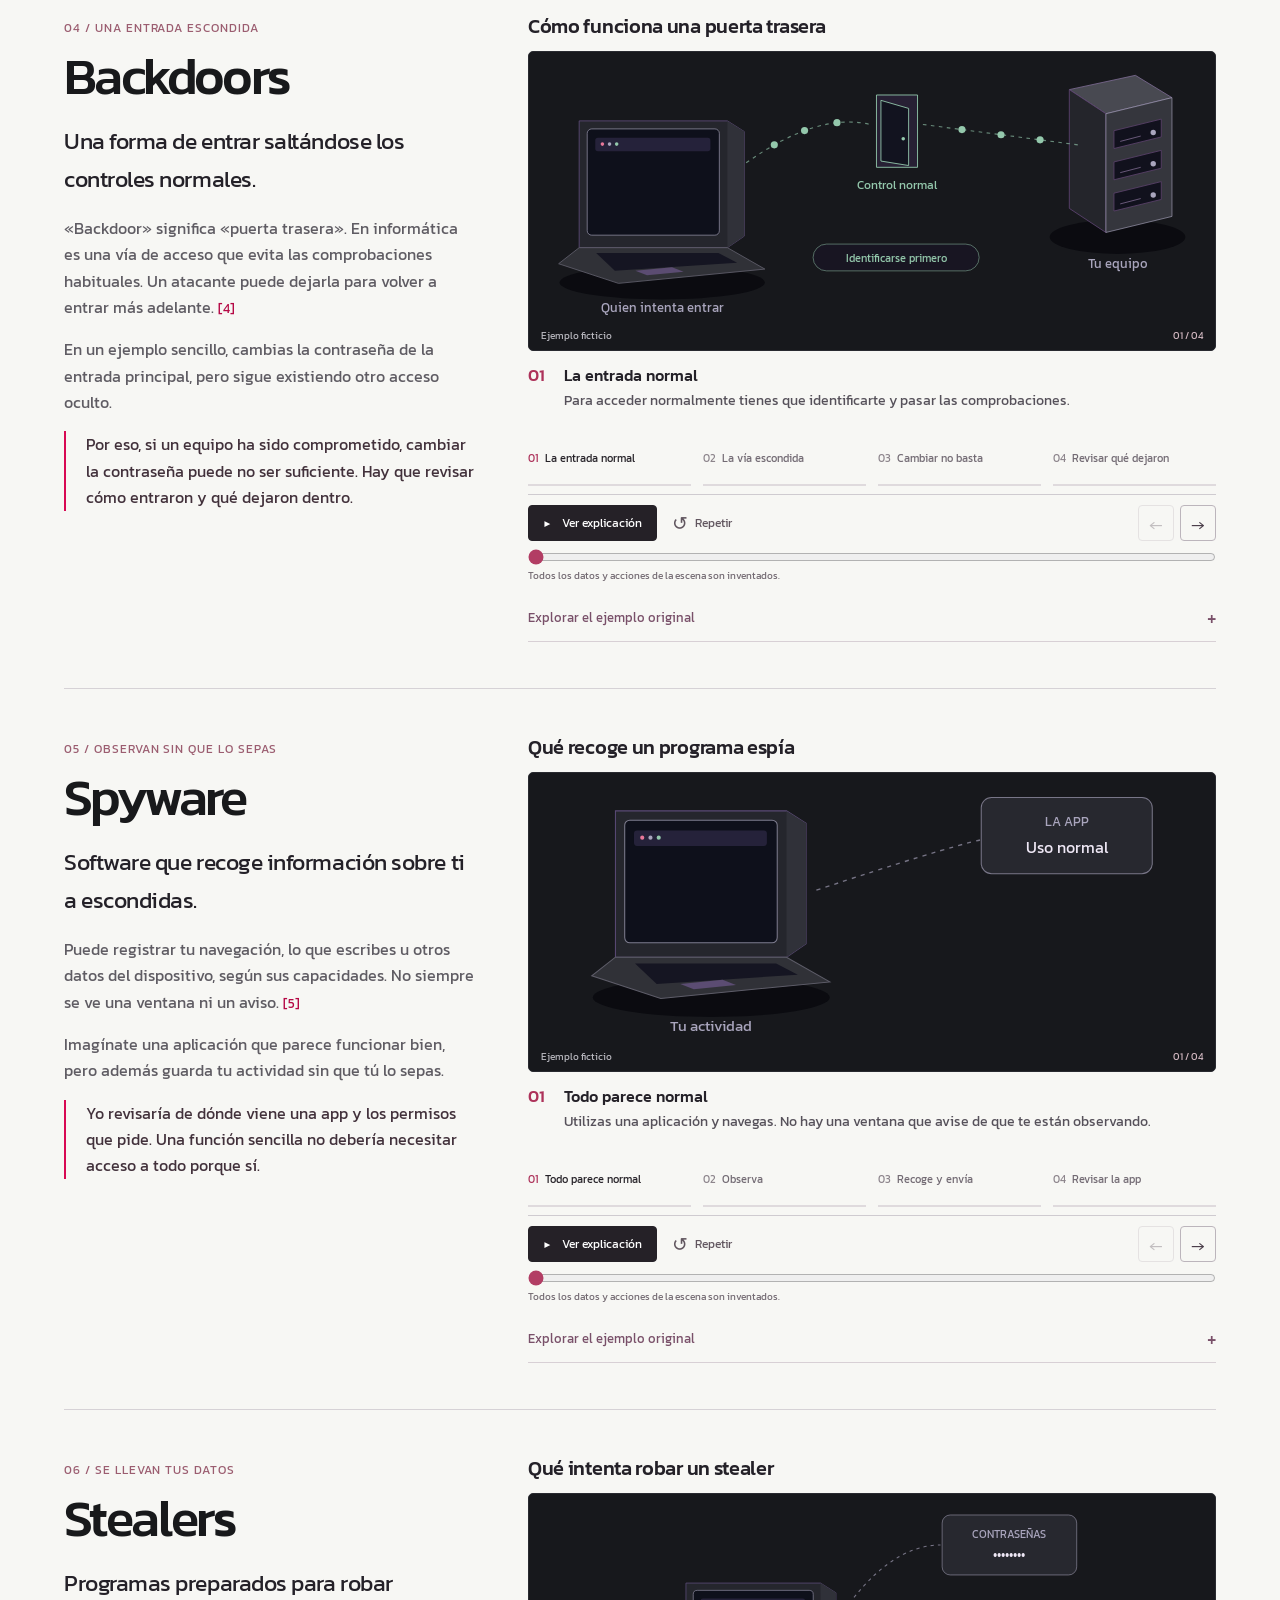
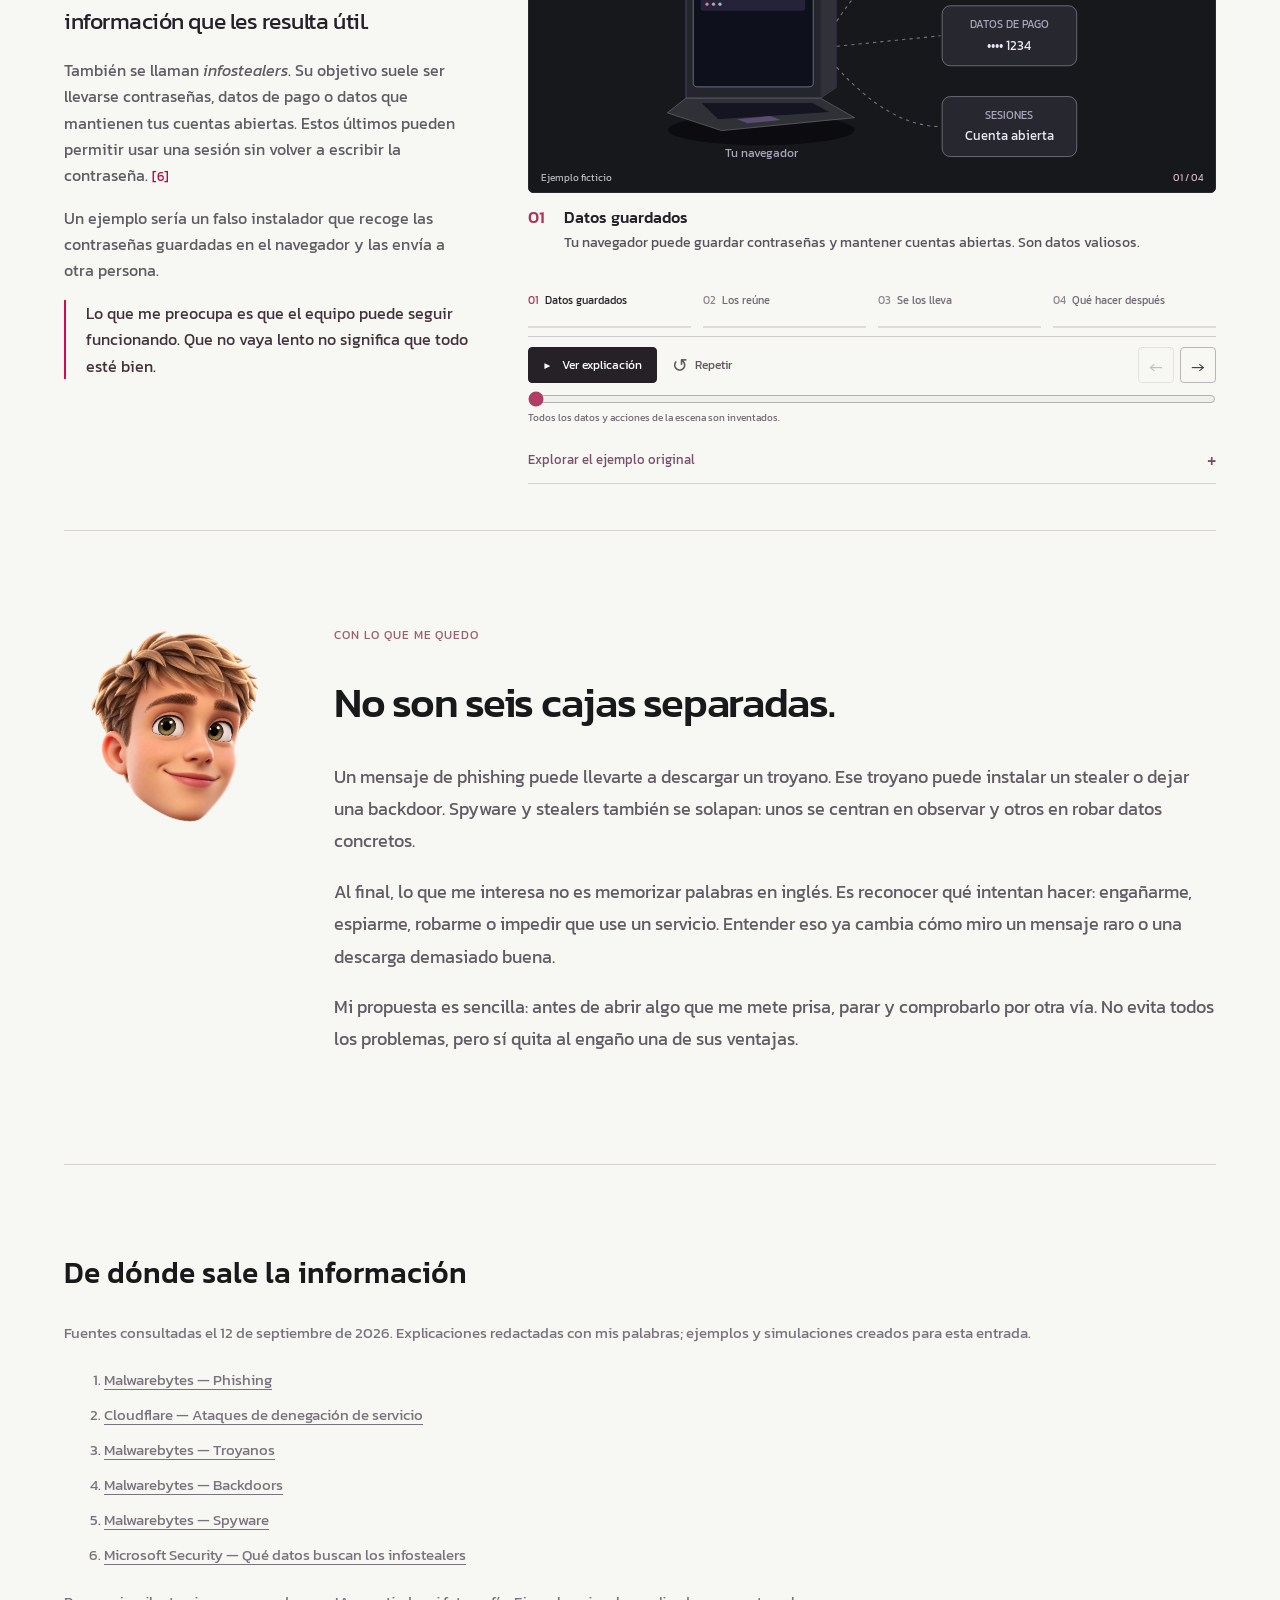
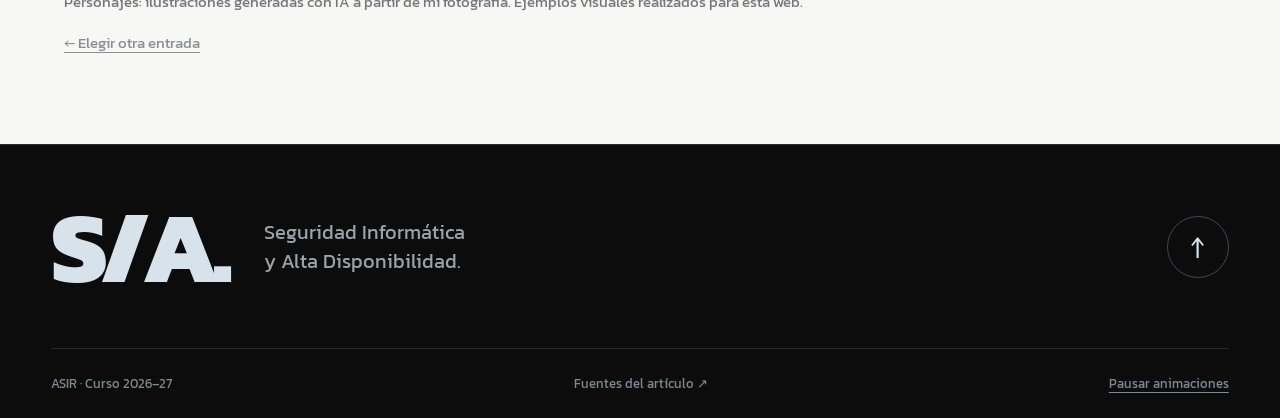
==== commit fd9d7c59: "Add files via upload" ====
--- a/articulos/amenazas-sin-tecnicismos/index.html
+++ b/articulos/amenazas-sin-tecnicismos/index.html
@@ -1,5 +1,5 @@
 <!doctype html><html lang="es"><head><meta charset="utf-8"><meta name="viewport" content="width=device-width,initial-scale=1"><base href="../../"><title>Seis amenazas, sin palabras raras — S/A.</title><meta name="description" content="Phishing, DoS, troyanos, backdoors, spyware y stealers explicados con ejemplos sencillos e interactivos."><link rel="preconnect" href="https://fonts.googleapis.com"><link rel="preconnect" href="https://fonts.gstatic.com" crossorigin><link href="https://fonts.googleapis.com/css2?family=Kanit:wght@400;500;600;700;800;900&display=swap" rel="stylesheet"><link rel="icon" href="assets/favicon.svg" type="image/svg+xml"><link rel="stylesheet" href="assets/site.css"><link rel="stylesheet" href="assets/threat-stories.css"></head><body class="article-page threat-page"><a class="skip" href="articulos/amenazas-sin-tecnicismos/#contenido">Saltar al contenido</a><nav class="nav" aria-label="Navegación principal"><a class="nav-home" href="./">S/A.</a><div class="navlinks"><a href="#inicio">Inicio</a><a href="#sobre">Sobre mí</a><a href="#temas">Entradas <span aria-hidden="true">↗</span></a></div><button class="hamburger" id="menu-button" aria-controls="menu" aria-expanded="false" aria-label="Abrir menú"><span></span><span></span></button></nav><div class="menu" id="menu" inert><a href="#inicio">Inicio</a><a href="#sobre">Sobre mí</a><a href="#temas">Entradas ↗</a></div>
-<main id="contenido"><header class="threat-hero"><a class="back-link" href="#temas">← Todas las entradas</a><div class="article-meta"><span>01 / SEGURIDAD PARA TODOS</span><time datetime="2026-09-12">12 septiembre 2026</time><span>6 min + 6 historias</span></div><div class="threat-hero-grid"><div><h1>Seis amenazas.<br><em>Sin palabras<br>raras.</em></h1><p>No hace falta saber de informática para entender cómo te pueden engañar, robar una cuenta o dejar una web fuera de servicio. Vamos por partes.</p></div><img src="assets/sticker-curious.png" width="1254" height="1254" alt="Mi personaje con expresión curiosa."></div><p class="intro-note">Estudio ASIR y quiero explicar estos conceptos como se los contaría a un amigo. Los ejemplos son inventados y las demostraciones funcionan solo dentro de esta página.</p></header><nav class="concept-nav" aria-label="Conceptos del artículo"><a href="articulos/amenazas-sin-tecnicismos/#phishing">01 Phishing</a><a href="articulos/amenazas-sin-tecnicismos/#dos">02 DoS</a><a href="articulos/amenazas-sin-tecnicismos/#troyano">03 Troyano</a><a href="articulos/amenazas-sin-tecnicismos/#backdoors">04 Backdoors</a><a href="articulos/amenazas-sin-tecnicismos/#spyware">05 Spyware</a><a href="articulos/amenazas-sin-tecnicismos/#stealers">06 Stealers</a></nav><div class="threat-content"><div class="story-intro"><p><strong>Primero, mira cómo ocurre.</strong> Cada amenaza tiene una historia animada en cuatro pasos. Puedes reproducirla, pausarla o avanzar a tu ritmo. Debajo tienes un ejemplo para explorar.</p><span>6 HISTORIAS / TÚ MARCAS EL RITMO</span></div>
+<main id="contenido"><header class="threat-hero"><a class="back-link" href="#temas">← Todas las entradas</a><div class="article-meta"><span>01 / SEGURIDAD PARA TODOS</span><time datetime="2026-09-12">12 septiembre 2026</time><span>6 min + 6 historias</span></div><div class="threat-hero-grid"><div><h1>Seis amenazas.<br><em>Sin palabras<br>raras.</em></h1><p>No hace falta saber de informática para entender cómo te pueden engañar, robar una cuenta o dejar una web fuera de servicio. Vamos por partes.</p></div><img src="assets/sticker-curious.png" width="1254" height="1254" alt="Mi personaje con expresión curiosa."></div><p class="intro-note">Estudio ASIR y quiero explicar estos conceptos como se los contaría a un amigo. Los ejemplos son inventados y las demostraciones funcionan solo dentro de esta página.</p></header><nav class="concept-nav" aria-label="Conceptos del artículo"><a href="articulos/amenazas-sin-tecnicismos/#phishing">01 Phishing</a><a href="articulos/amenazas-sin-tecnicismos/#dos">02 DoS</a><a href="articulos/amenazas-sin-tecnicismos/#troyano">03 Troyano</a><a href="articulos/amenazas-sin-tecnicismos/#backdoors">04 Backdoors</a><a href="articulos/amenazas-sin-tecnicismos/#spyware">05 Spyware</a><a href="articulos/amenazas-sin-tecnicismos/#stealers">06 Stealers</a></nav><div class="threat-content"><div class="story-intro"><p><strong>Cómo funcionan estas amenazas.</strong> Cada amenaza tiene una historia animada en cuatro pasos. Puedes reproducirla, pausarla o avanzar a tu ritmo. Debajo tienes un ejemplo para explorar.</p><span></span></div>
 <section class="concept" id="phishing"><div class="concept-copy"><span class="concept-count">01 / TE ENGAÑAN</span><h2>Phishing</h2><p class="concept-lead">Se hacen pasar por alguien en quien confías para que piques.</p><p>Puede ser un correo, un mensaje o una web que parece de tu banco, una tienda o una red social. Quieren que entregues datos, pagues o abras algo peligroso. <a class="source-inline" href="articulos/amenazas-sin-tecnicismos/#fuente-phishing">[1]</a></p><p>Imagínate que te llega: «Tu cuenta se cerrará en diez minutos». Las prisas hacen que actúes antes de comprobar quién lo ha enviado.</p><p class="my-take">Yo abriría la aplicación oficial por mi cuenta. Si el aviso es real, lo comprobaría allí o contactando con la empresa.</p></div><div class="demo message-demo"><span class="demo-label">EJEMPLO INVENTADO</span><div class="fake-message"><span>Soporte de TuCuenta</span><small>aviso@verificar-cuenta.example</small><h3>Tu cuenta se cerrará en 10 minutos.</h3><p>Confirma tu contraseña para mantener el acceso.</p><span class="fake-link">verificar-cuenta.example</span></div><button class="demo-button" data-reveal="phishing-clues" aria-expanded="false" aria-controls="phishing-clues">¿Qué te haría sospechar?</button><div id="phishing-clues" class="demo-answer" hidden><p><b>Las prisas.</b> Te presionan para que no lo pienses.</p><p><b>La dirección.</b> Un nombre conocido arriba no demuestra quién lo envía.</p><p><b>La contraseña.</b> Te intentan llevar a un sitio externo para pedirla.</p><small>Un mensaje sin faltas también puede ser falso. Aquí no hay ningún enlace de acceso real.</small></div></div></section>
 <section class="concept" id="dos"><div class="concept-copy"><span class="concept-count">02 / DEJAN ALGO FUERA DE SERVICIO</span><h2>Ataque DoS</h2><p class="concept-lead">La web está ahí, pero no consigue atenderte.</p><p>DoS significa «denegación de servicio». El objetivo es impedir que la gente use una web o un servicio. Una forma de hacerlo es saturarlo con demasiadas peticiones; también existen otras. <a class="source-inline" href="articulos/amenazas-sin-tecnicismos/#fuente-dos">[2]</a></p><p>Yo lo imagino como una tienda donde alguien bloquea la cola: los clientes de verdad no llegan al mostrador. Si el ataque viene de muchos equipos a la vez, hablamos de <b>DDoS</b>.</p><p class="my-take">Que una web se caiga no demuestra que haya un ataque. También puede tener una avería o una visita masiva. Y un DoS, por sí solo, no significa que hayan robado datos.</p></div><div class="demo load-demo"><span class="demo-label">SIMULACIÓN SIMPLIFICADA · SIN TRÁFICO REAL</span><h3>¿Cuánto puede atender?</h3><label for="load-range">Peticiones de ejemplo: <output id="load-value" for="load-range">3</output></label><input id="load-range" type="range" min="1" max="16" value="3"><div class="request-grid" aria-hidden="true"><span></span><span></span><span></span><span></span><span></span><span></span><span></span><span></span><span></span><span></span><span></span><span></span><span></span><span></span><span></span><span></span></div><div class="capacity-line"><span>Capacidad del ejemplo</span><b>8 peticiones</b></div><p id="load-status" role="status">Hay sitio: las peticiones se atienden.</p><small>Mueve el control. Este límite es inventado para entender la idea, no una medida de una web real.</small></div></section>
 <section class="concept" id="troyano"><div class="concept-copy"><span class="concept-count">03 / PARECE ALGO ÚTIL</span><h2>Troyano</h2><p class="concept-lead">Lo instalas por lo que promete. El problema es lo que esconde.</p><p>Es un programa malicioso que se presenta como algo normal o útil para conseguir que lo ejecutes. Por ejemplo, un supuesto juego gratis que trae una sorpresa. Puede robar información o instalar otras amenazas. <a class="source-inline" href="articulos/amenazas-sin-tecnicismos/#fuente-troyano">[3]</a></p><p class="my-take">A mí lo que me parece importante es no fiarme solo del aspecto. Que un instalador tenga un logo bonito no dice nada sobre lo que hará después.</p></div><div class="demo"><span class="demo-label">LO QUE PROMETE / LO QUE HACE</span><h3>«Tus juegos, más rápidos»</h3><p>Un programa de una web desconocida promete acelerar tus juegos.</p><details class="example-fold"><summary>Ver qué podría esconder</summary><div class="demo-answer"><p>Al ejecutarlo, instala un ladrón de contraseñas en segundo plano.</p><p><b>El troyano describe el engaño al entrar.</b> El ladrón de contraseñas describe lo que hace después.</p></div></details></div></section>
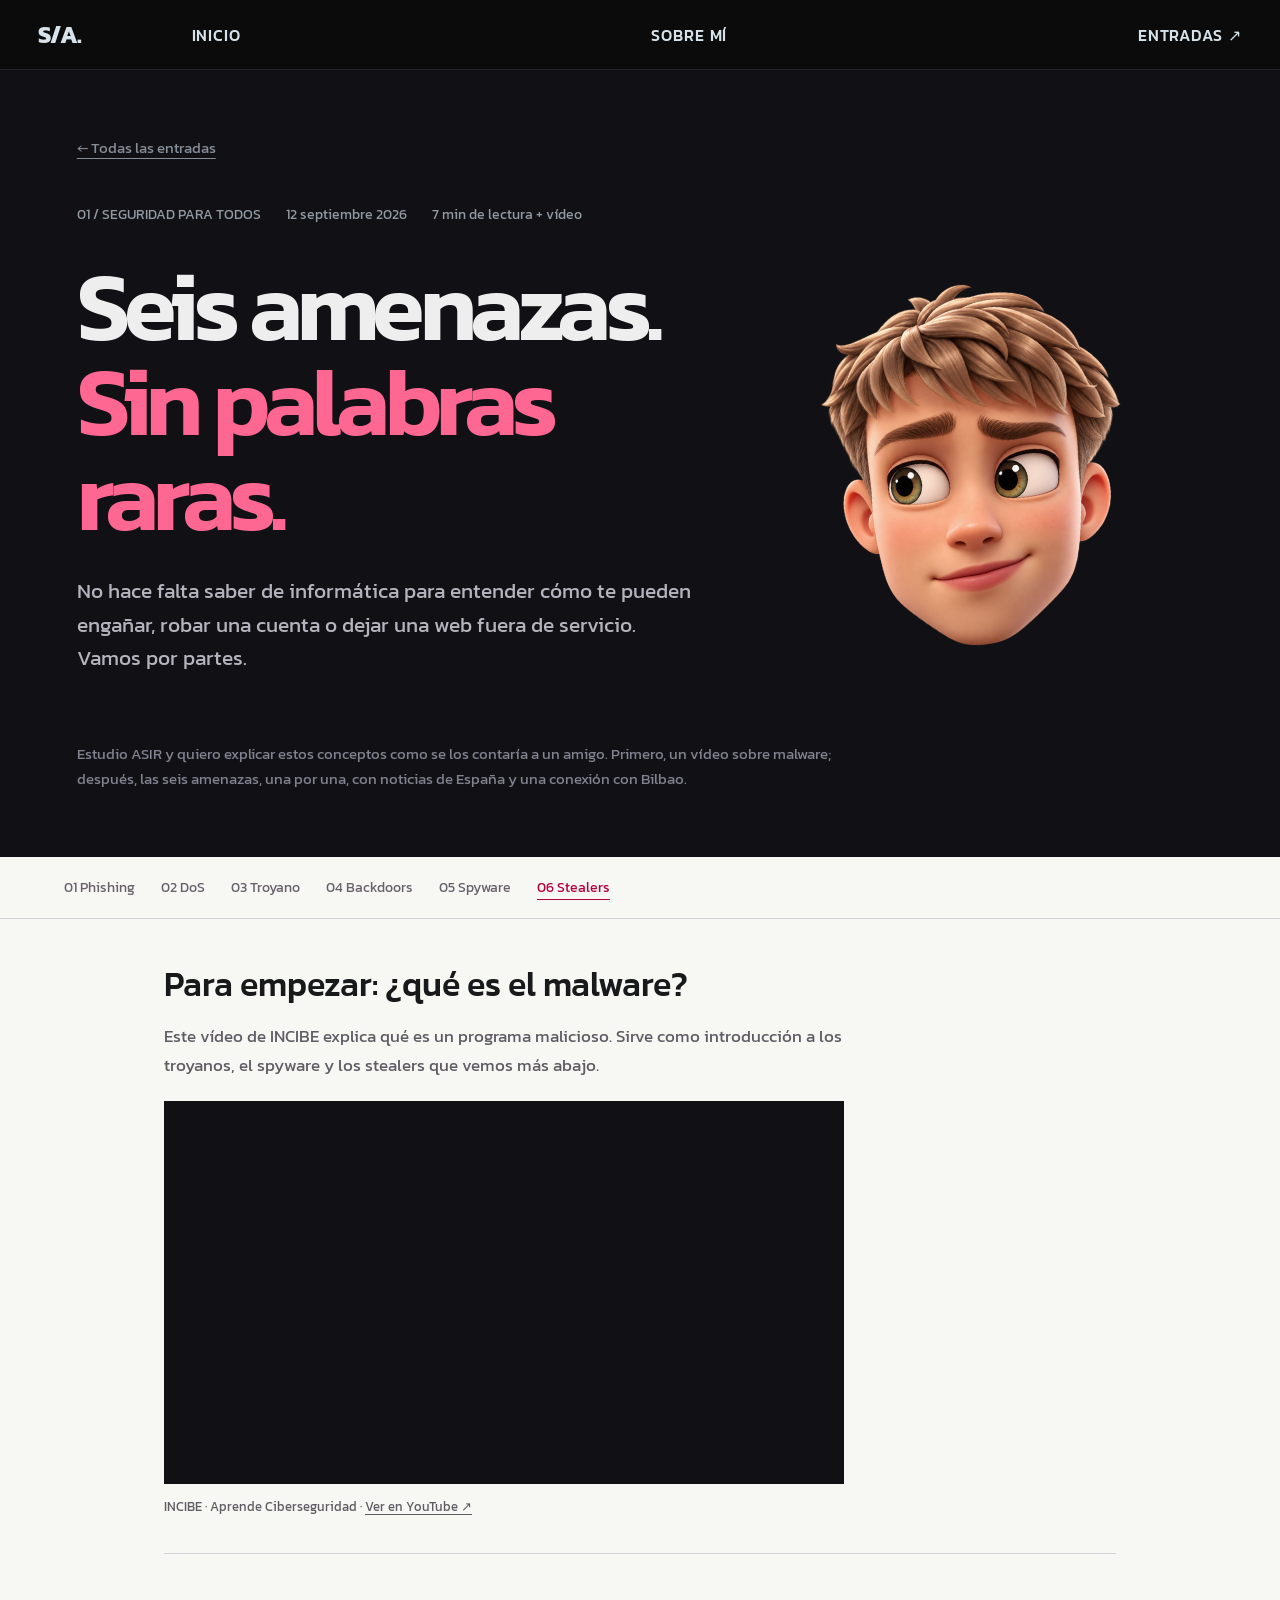
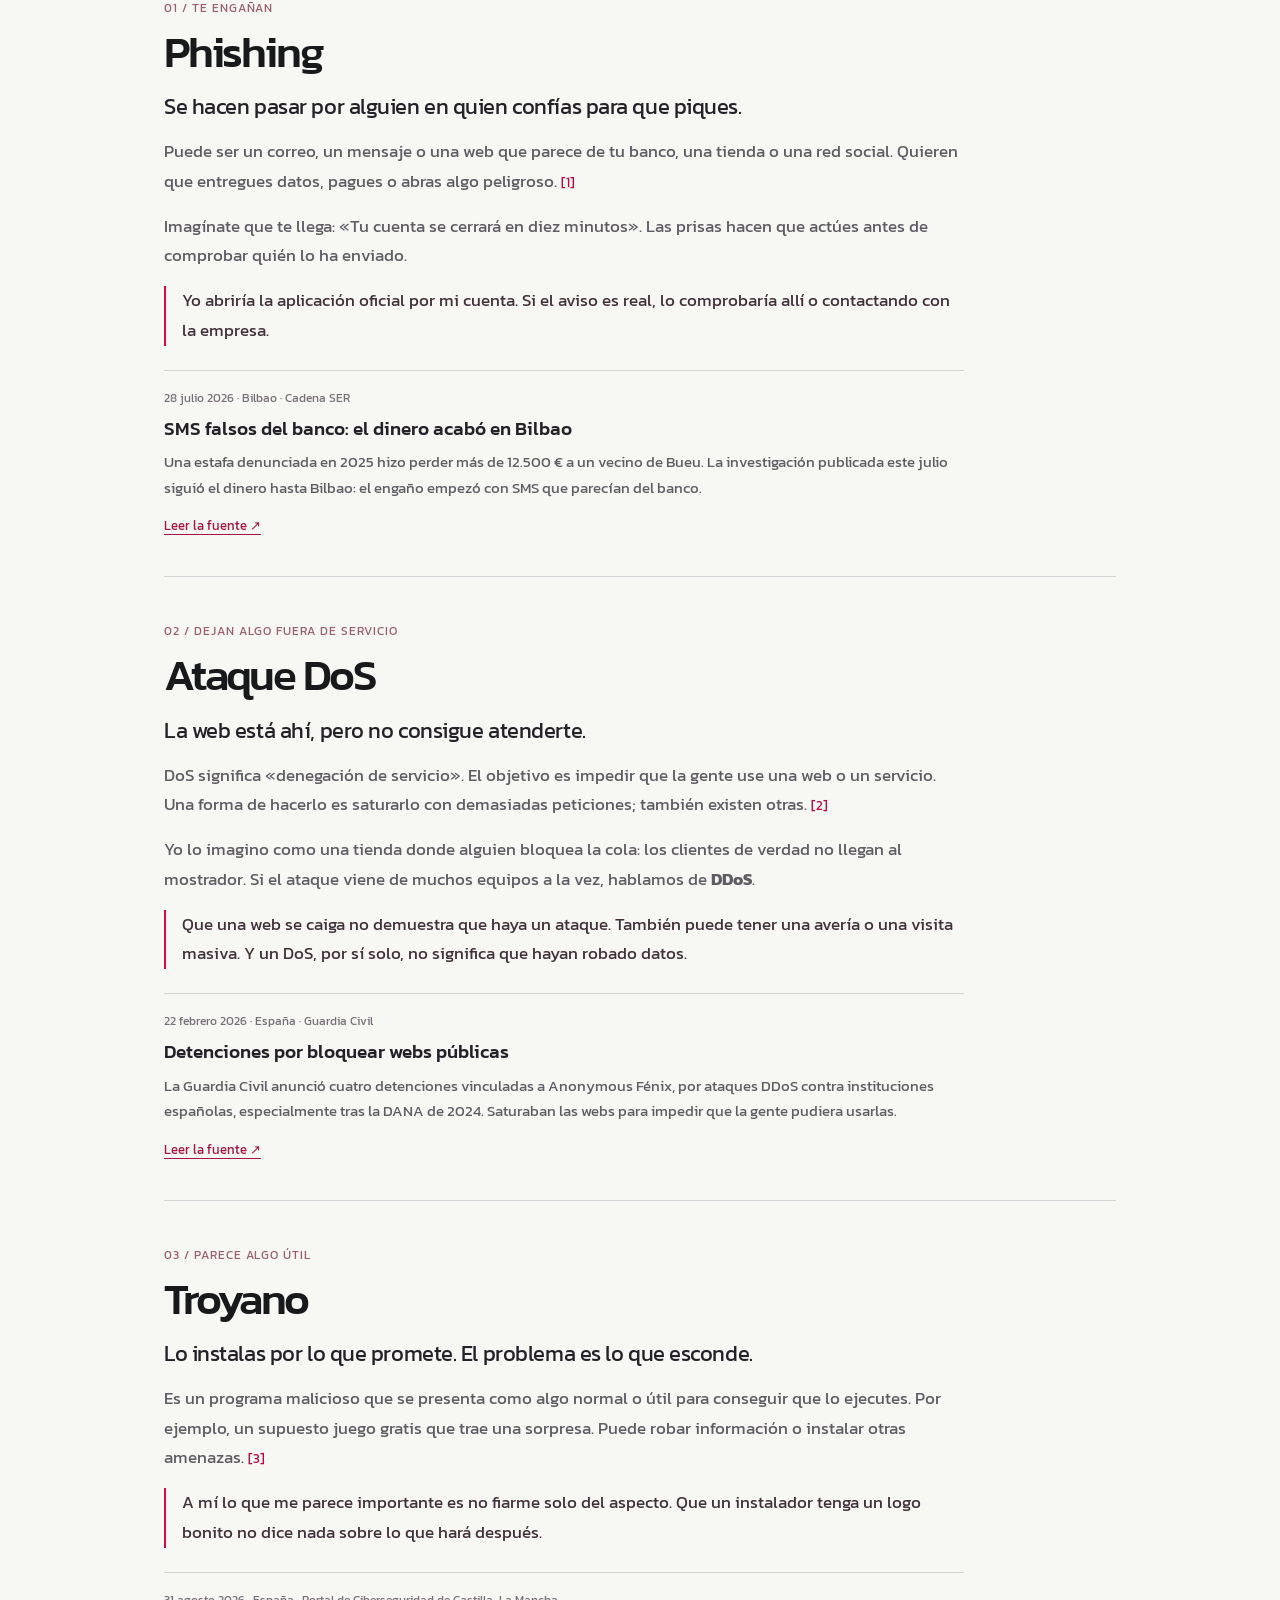
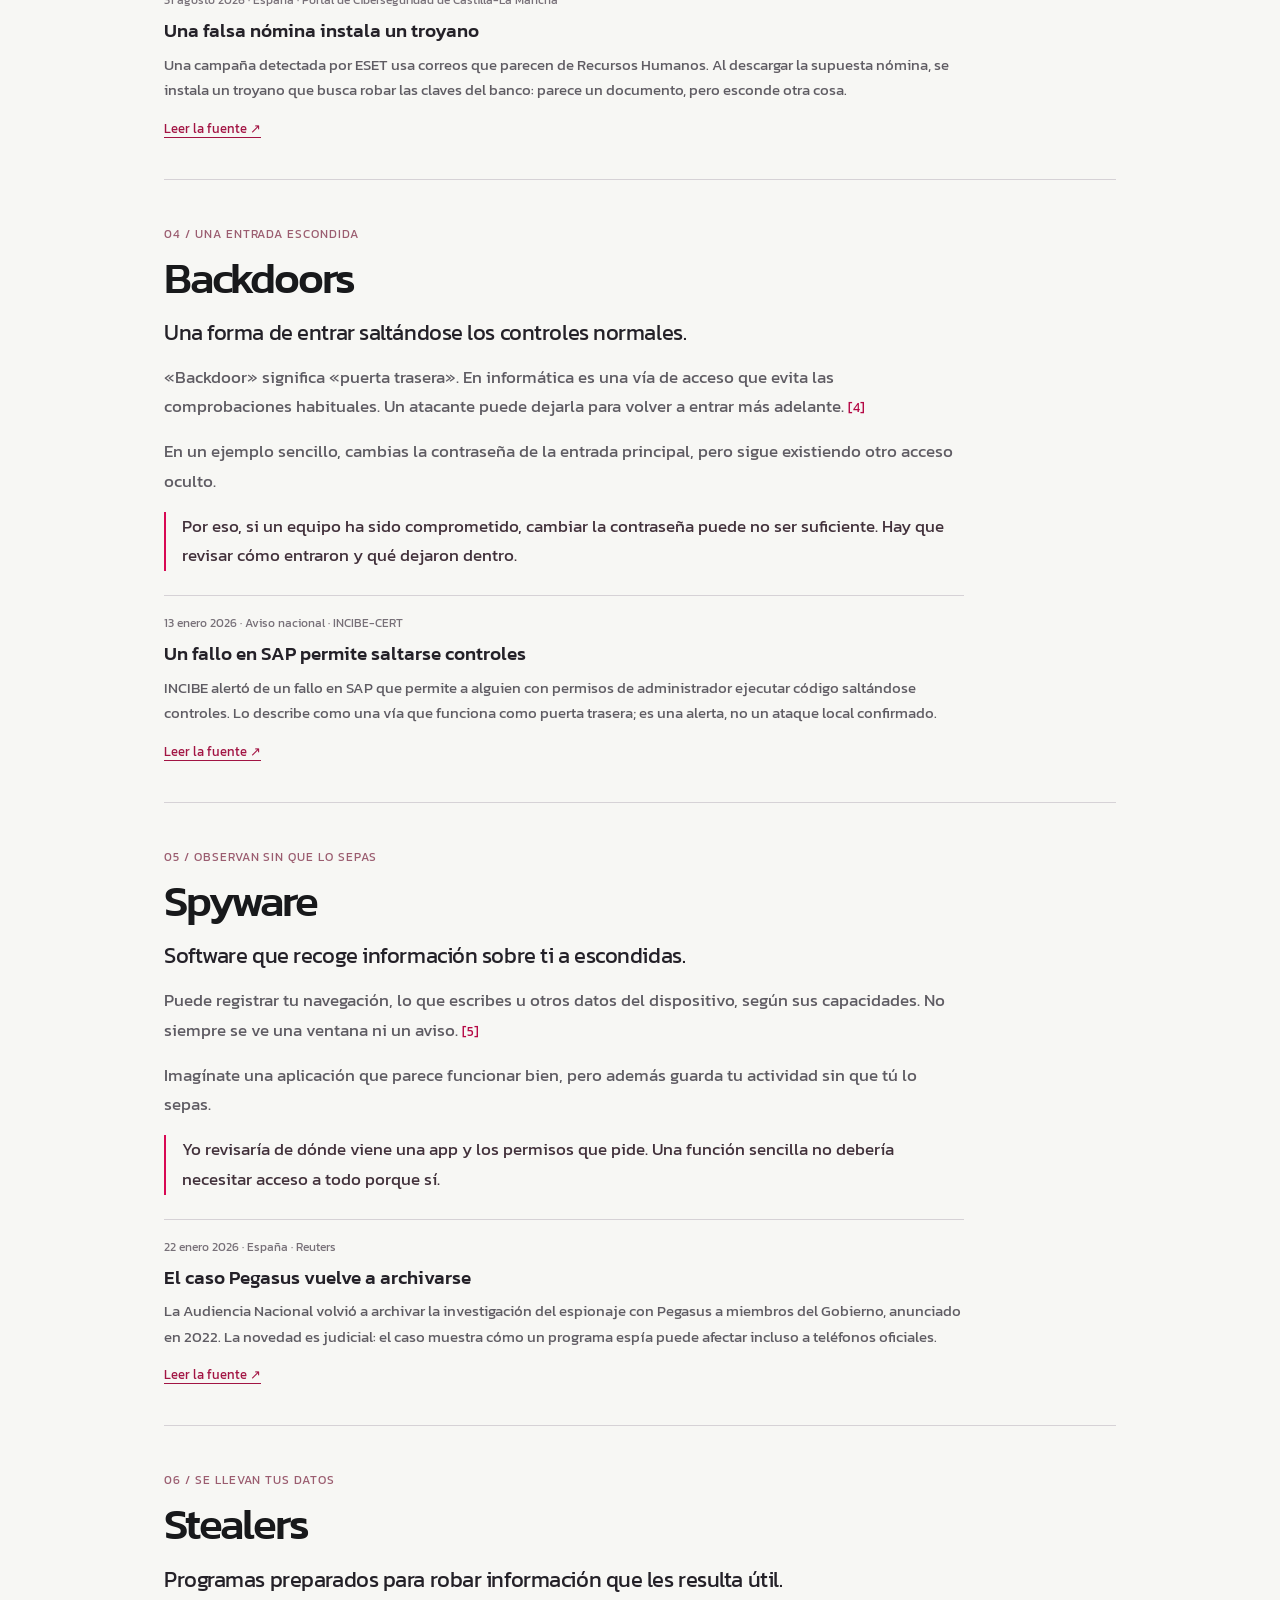
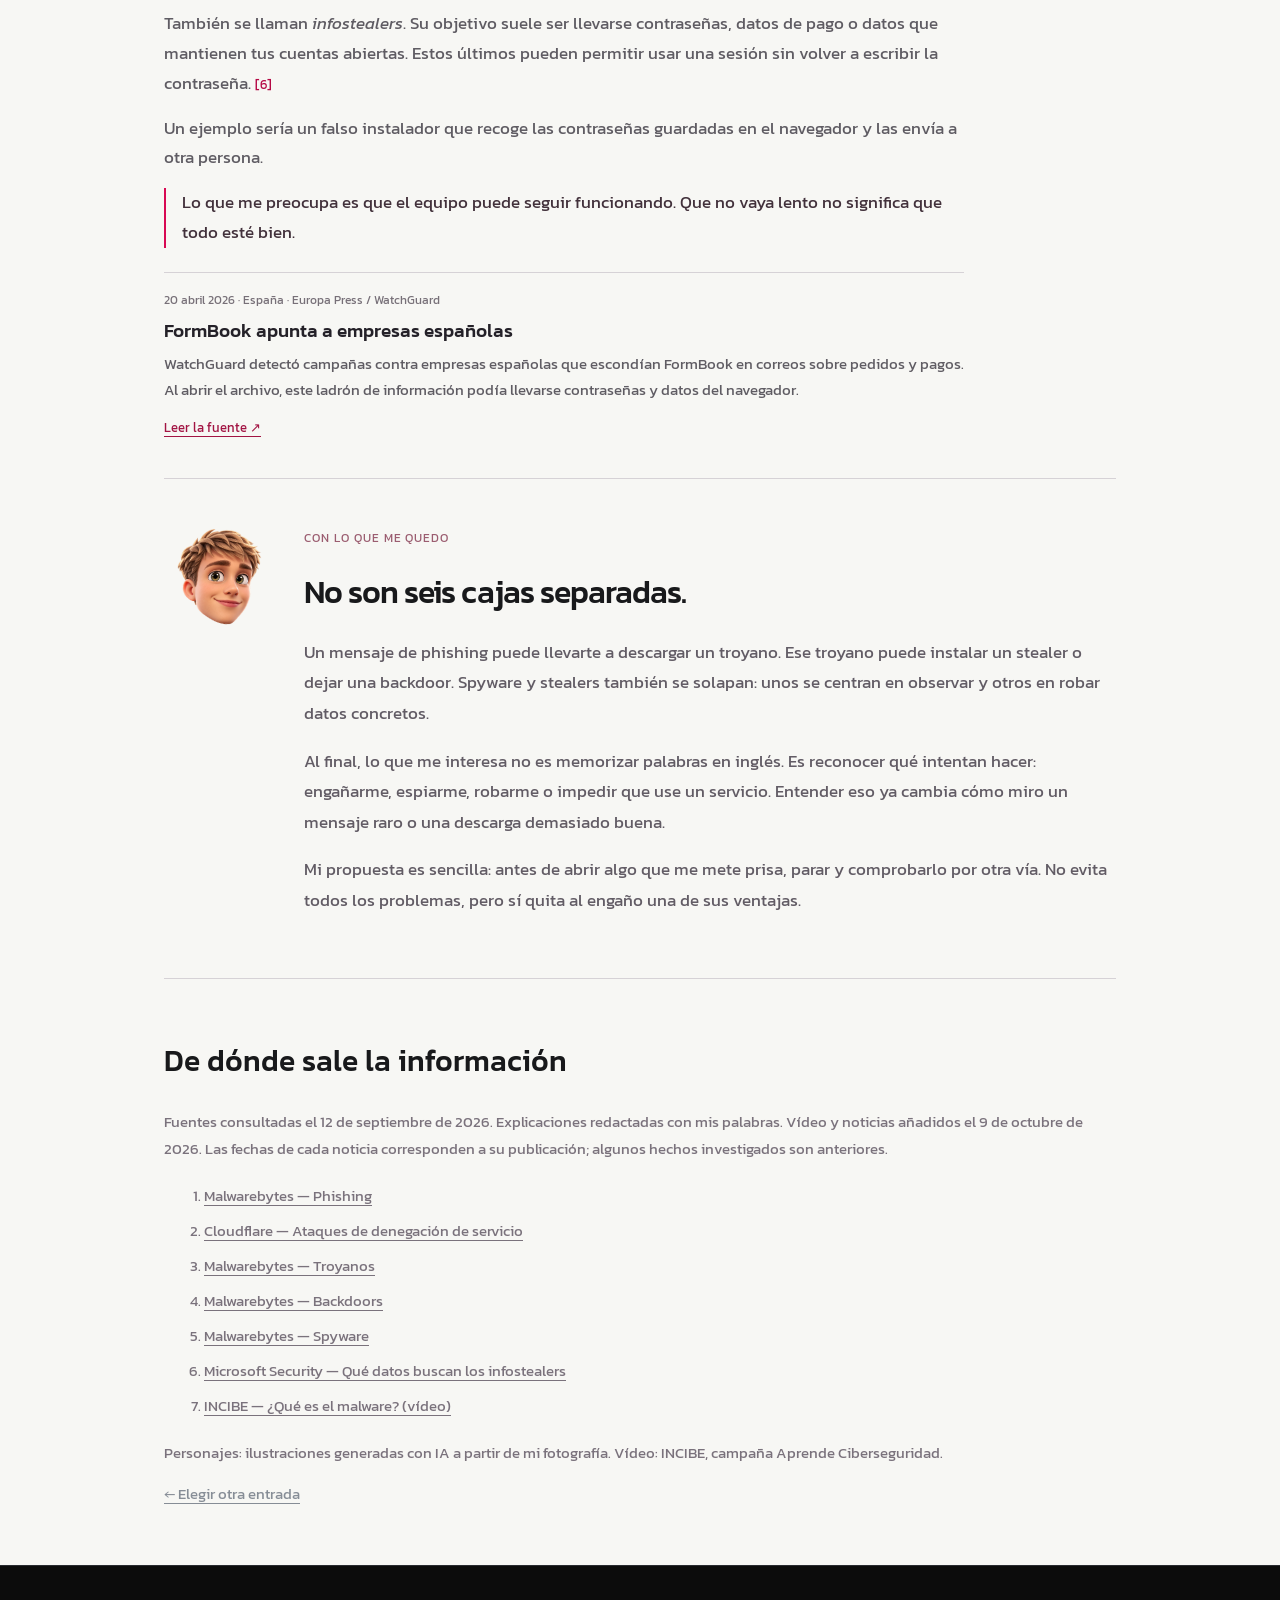
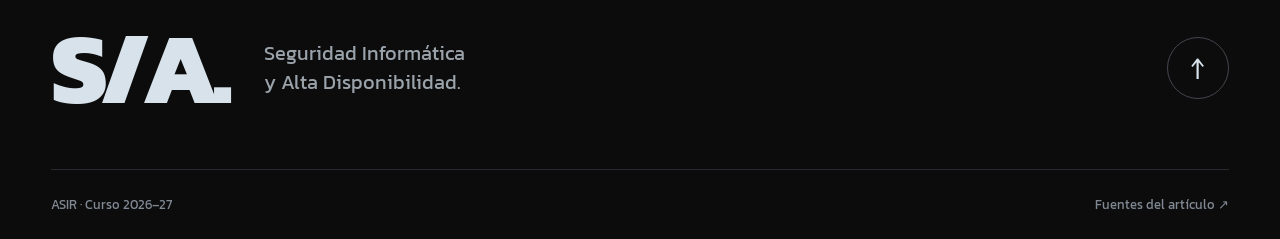
==== commit 0e12cd26: "Add files via upload" ====
--- a/articulos/amenazas-sin-tecnicismos/index.html
+++ b/articulos/amenazas-sin-tecnicismos/index.html
@@ -1,10 +1,10 @@
-<!doctype html><html lang="es"><head><meta charset="utf-8"><meta name="viewport" content="width=device-width,initial-scale=1"><base href="../../"><title>Seis amenazas, sin palabras raras — S/A.</title><meta name="description" content="Phishing, DoS, troyanos, backdoors, spyware y stealers explicados con ejemplos sencillos e interactivos."><link rel="preconnect" href="https://fonts.googleapis.com"><link rel="preconnect" href="https://fonts.gstatic.com" crossorigin><link href="https://fonts.googleapis.com/css2?family=Kanit:wght@400;500;600;700;800;900&display=swap" rel="stylesheet"><link rel="icon" href="assets/favicon.svg" type="image/svg+xml"><link rel="stylesheet" href="assets/site.css"><link rel="stylesheet" href="assets/threat-stories.css"></head><body class="article-page threat-page"><a class="skip" href="articulos/amenazas-sin-tecnicismos/#contenido">Saltar al contenido</a><nav class="nav" aria-label="Navegación principal"><a class="nav-home" href="./">S/A.</a><div class="navlinks"><a href="#inicio">Inicio</a><a href="#sobre">Sobre mí</a><a href="#temas">Entradas <span aria-hidden="true">↗</span></a></div><button class="hamburger" id="menu-button" aria-controls="menu" aria-expanded="false" aria-label="Abrir menú"><span></span><span></span></button></nav><div class="menu" id="menu" inert><a href="#inicio">Inicio</a><a href="#sobre">Sobre mí</a><a href="#temas">Entradas ↗</a></div>
-<main id="contenido"><header class="threat-hero"><a class="back-link" href="#temas">← Todas las entradas</a><div class="article-meta"><span>01 / SEGURIDAD PARA TODOS</span><time datetime="2026-09-12">12 septiembre 2026</time><span>6 min + 6 historias</span></div><div class="threat-hero-grid"><div><h1>Seis amenazas.<br><em>Sin palabras<br>raras.</em></h1><p>No hace falta saber de informática para entender cómo te pueden engañar, robar una cuenta o dejar una web fuera de servicio. Vamos por partes.</p></div><img src="assets/sticker-curious.png" width="1254" height="1254" alt="Mi personaje con expresión curiosa."></div><p class="intro-note">Estudio ASIR y quiero explicar estos conceptos como se los contaría a un amigo. Los ejemplos son inventados y las demostraciones funcionan solo dentro de esta página.</p></header><nav class="concept-nav" aria-label="Conceptos del artículo"><a href="articulos/amenazas-sin-tecnicismos/#phishing">01 Phishing</a><a href="articulos/amenazas-sin-tecnicismos/#dos">02 DoS</a><a href="articulos/amenazas-sin-tecnicismos/#troyano">03 Troyano</a><a href="articulos/amenazas-sin-tecnicismos/#backdoors">04 Backdoors</a><a href="articulos/amenazas-sin-tecnicismos/#spyware">05 Spyware</a><a href="articulos/amenazas-sin-tecnicismos/#stealers">06 Stealers</a></nav><div class="threat-content"><div class="story-intro"><p><strong>Cómo funcionan estas amenazas.</strong> Cada amenaza tiene una historia animada en cuatro pasos. Puedes reproducirla, pausarla o avanzar a tu ritmo. Debajo tienes un ejemplo para explorar.</p><span></span></div>
-<section class="concept" id="phishing"><div class="concept-copy"><span class="concept-count">01 / TE ENGAÑAN</span><h2>Phishing</h2><p class="concept-lead">Se hacen pasar por alguien en quien confías para que piques.</p><p>Puede ser un correo, un mensaje o una web que parece de tu banco, una tienda o una red social. Quieren que entregues datos, pagues o abras algo peligroso. <a class="source-inline" href="articulos/amenazas-sin-tecnicismos/#fuente-phishing">[1]</a></p><p>Imagínate que te llega: «Tu cuenta se cerrará en diez minutos». Las prisas hacen que actúes antes de comprobar quién lo ha enviado.</p><p class="my-take">Yo abriría la aplicación oficial por mi cuenta. Si el aviso es real, lo comprobaría allí o contactando con la empresa.</p></div><div class="demo message-demo"><span class="demo-label">EJEMPLO INVENTADO</span><div class="fake-message"><span>Soporte de TuCuenta</span><small>aviso@verificar-cuenta.example</small><h3>Tu cuenta se cerrará en 10 minutos.</h3><p>Confirma tu contraseña para mantener el acceso.</p><span class="fake-link">verificar-cuenta.example</span></div><button class="demo-button" data-reveal="phishing-clues" aria-expanded="false" aria-controls="phishing-clues">¿Qué te haría sospechar?</button><div id="phishing-clues" class="demo-answer" hidden><p><b>Las prisas.</b> Te presionan para que no lo pienses.</p><p><b>La dirección.</b> Un nombre conocido arriba no demuestra quién lo envía.</p><p><b>La contraseña.</b> Te intentan llevar a un sitio externo para pedirla.</p><small>Un mensaje sin faltas también puede ser falso. Aquí no hay ningún enlace de acceso real.</small></div></div></section>
-<section class="concept" id="dos"><div class="concept-copy"><span class="concept-count">02 / DEJAN ALGO FUERA DE SERVICIO</span><h2>Ataque DoS</h2><p class="concept-lead">La web está ahí, pero no consigue atenderte.</p><p>DoS significa «denegación de servicio». El objetivo es impedir que la gente use una web o un servicio. Una forma de hacerlo es saturarlo con demasiadas peticiones; también existen otras. <a class="source-inline" href="articulos/amenazas-sin-tecnicismos/#fuente-dos">[2]</a></p><p>Yo lo imagino como una tienda donde alguien bloquea la cola: los clientes de verdad no llegan al mostrador. Si el ataque viene de muchos equipos a la vez, hablamos de <b>DDoS</b>.</p><p class="my-take">Que una web se caiga no demuestra que haya un ataque. También puede tener una avería o una visita masiva. Y un DoS, por sí solo, no significa que hayan robado datos.</p></div><div class="demo load-demo"><span class="demo-label">SIMULACIÓN SIMPLIFICADA · SIN TRÁFICO REAL</span><h3>¿Cuánto puede atender?</h3><label for="load-range">Peticiones de ejemplo: <output id="load-value" for="load-range">3</output></label><input id="load-range" type="range" min="1" max="16" value="3"><div class="request-grid" aria-hidden="true"><span></span><span></span><span></span><span></span><span></span><span></span><span></span><span></span><span></span><span></span><span></span><span></span><span></span><span></span><span></span><span></span></div><div class="capacity-line"><span>Capacidad del ejemplo</span><b>8 peticiones</b></div><p id="load-status" role="status">Hay sitio: las peticiones se atienden.</p><small>Mueve el control. Este límite es inventado para entender la idea, no una medida de una web real.</small></div></section>
-<section class="concept" id="troyano"><div class="concept-copy"><span class="concept-count">03 / PARECE ALGO ÚTIL</span><h2>Troyano</h2><p class="concept-lead">Lo instalas por lo que promete. El problema es lo que esconde.</p><p>Es un programa malicioso que se presenta como algo normal o útil para conseguir que lo ejecutes. Por ejemplo, un supuesto juego gratis que trae una sorpresa. Puede robar información o instalar otras amenazas. <a class="source-inline" href="articulos/amenazas-sin-tecnicismos/#fuente-troyano">[3]</a></p><p class="my-take">A mí lo que me parece importante es no fiarme solo del aspecto. Que un instalador tenga un logo bonito no dice nada sobre lo que hará después.</p></div><div class="demo"><span class="demo-label">LO QUE PROMETE / LO QUE HACE</span><h3>«Tus juegos, más rápidos»</h3><p>Un programa de una web desconocida promete acelerar tus juegos.</p><details class="example-fold"><summary>Ver qué podría esconder</summary><div class="demo-answer"><p>Al ejecutarlo, instala un ladrón de contraseñas en segundo plano.</p><p><b>El troyano describe el engaño al entrar.</b> El ladrón de contraseñas describe lo que hace después.</p></div></details></div></section>
-<section class="concept" id="backdoors"><div class="concept-copy"><span class="concept-count">04 / UNA ENTRADA ESCONDIDA</span><h2>Backdoors</h2><p class="concept-lead">Una forma de entrar saltándose los controles normales.</p><p>«Backdoor» significa «puerta trasera». En informática es una vía de acceso que evita las comprobaciones habituales. Un atacante puede dejarla para volver a entrar más adelante. <a class="source-inline" href="articulos/amenazas-sin-tecnicismos/#fuente-backdoor">[4]</a></p><p>En un ejemplo sencillo, cambias la contraseña de la entrada principal, pero sigue existiendo otro acceso oculto.</p><p class="my-take">Por eso, si un equipo ha sido comprometido, cambiar la contraseña puede no ser suficiente. Hay que revisar cómo entraron y qué dejaron dentro.</p></div><div class="demo access-demo"><span class="demo-label">DOS CAMINOS DIFERENTES</span><div class="access-row"><span>Acceso normal</span><b>Identificarse → Comprobar → Entrar</b></div><details class="example-fold"><summary>Mostrar la vía oculta</summary><div class="access-row bypass"><span>Backdoor</span><b>Acceso oculto → Saltarse el control</b></div><p>Es un esquema de la idea, no un procedimiento para acceder a un sistema.</p></details></div></section>
-<section class="concept" id="spyware"><div class="concept-copy"><span class="concept-count">05 / OBSERVAN SIN QUE LO SEPAS</span><h2>Spyware</h2><p class="concept-lead">Software que recoge información sobre ti a escondidas.</p><p>Puede registrar tu navegación, lo que escribes u otros datos del dispositivo, según sus capacidades. No siempre se ve una ventana ni un aviso. <a class="source-inline" href="articulos/amenazas-sin-tecnicismos/#fuente-spyware">[5]</a></p><p>Imagínate una aplicación que parece funcionar bien, pero además guarda tu actividad sin que tú lo sepas.</p><p class="my-take">Yo revisaría de dónde viene una app y los permisos que pide. Una función sencilla no debería necesitar acceso a todo porque sí.</p></div><div class="demo"><span class="demo-label">ACTIVIDAD FICTICIA</span><h3>Por fuera, todo normal.</h3><button class="demo-button" data-reveal="spy-log" aria-controls="spy-log" aria-expanded="false">Ver lo que no se ve</button><div id="spy-log" class="demo-answer activity-log" hidden><span>09:10 — Registra una página visitada</span><span>09:12 — Recoge texto escrito</span><span>09:15 — Envía la información recopilada</span><small>Es una representación. Esta página no registra tu navegación ni lo que escribes.</small></div></div></section>
-<section class="concept" id="stealers"><div class="concept-copy"><span class="concept-count">06 / SE LLEVAN TUS DATOS</span><h2>Stealers</h2><p class="concept-lead">Programas preparados para robar información que les resulta útil.</p><p>También se llaman <i>infostealers</i>. Su objetivo suele ser llevarse contraseñas, datos de pago o datos que mantienen tus cuentas abiertas. Estos últimos pueden permitir usar una sesión sin volver a escribir la contraseña. <a class="source-inline" href="articulos/amenazas-sin-tecnicismos/#fuente-stealers">[6]</a></p><p>Un ejemplo sería un falso instalador que recoge las contraseñas guardadas en el navegador y las envía a otra persona.</p><p class="my-take">Lo que me preocupa es que el equipo puede seguir funcionando. Que no vaya lento no significa que todo esté bien.</p></div><div class="demo steal-demo"><span class="demo-label">QUÉ PUEDE INTENTAR ROBAR</span><h3>Tu cuenta vale más<br>que una contraseña.</h3><ul><li>Contraseñas guardadas</li><li>Datos de tarjetas</li><li>Sesiones de cuentas abiertas</li></ul><p>No todos los stealers roban lo mismo. Depende del programa y de los datos a los que consiga acceder.</p></div></section>
+<!doctype html><html lang="es"><head><meta charset="utf-8"><meta name="viewport" content="width=device-width,initial-scale=1"><base href="../../"><title>Seis amenazas, sin palabras raras — S/A.</title><meta name="description" content="Phishing, DoS, troyanos, backdoors, spyware y stealers explicados de forma sencilla, con un vídeo sobre malware."><link rel="preconnect" href="https://fonts.googleapis.com"><link rel="preconnect" href="https://fonts.gstatic.com" crossorigin><link href="https://fonts.googleapis.com/css2?family=Kanit:wght@400;500;600;700;800;900&display=swap" rel="stylesheet"><link rel="icon" href="assets/favicon.svg" type="image/svg+xml"><link rel="stylesheet" href="assets/site.css"><link rel="stylesheet" href="assets/threat-article.css"></head><body class="article-page threat-page"><a class="skip" href="articulos/amenazas-sin-tecnicismos/#contenido">Saltar al contenido</a><nav class="nav" aria-label="Navegación principal"><a class="nav-home" href="./">S/A.</a><div class="navlinks"><a href="#inicio">Inicio</a><a href="#sobre">Sobre mí</a><a href="#temas">Entradas <span aria-hidden="true">↗</span></a></div><button class="hamburger" id="menu-button" aria-controls="menu" aria-expanded="false" aria-label="Abrir menú"><span></span><span></span></button></nav><div class="menu" id="menu" inert><a href="#inicio">Inicio</a><a href="#sobre">Sobre mí</a><a href="#temas">Entradas ↗</a></div>
+<main id="contenido"><header class="threat-hero"><a class="back-link" href="#temas">← Todas las entradas</a><div class="article-meta"><span>01 / SEGURIDAD PARA TODOS</span><time datetime="2026-09-12">12 septiembre 2026</time><span>7 min de lectura + vídeo</span></div><div class="threat-hero-grid"><div><h1>Seis amenazas.<br><em>Sin palabras<br>raras.</em></h1><p>No hace falta saber de informática para entender cómo te pueden engañar, robar una cuenta o dejar una web fuera de servicio. Vamos por partes.</p></div><img src="assets/sticker-curious.png" width="1254" height="1254" alt="Mi personaje con expresión curiosa."></div><p class="intro-note">Estudio ASIR y quiero explicar estos conceptos como se los contaría a un amigo. Primero, un vídeo sobre malware; después, las seis amenazas, una por una, con noticias de España y una conexión con Bilbao.</p></header><nav class="concept-nav" aria-label="Conceptos del artículo"><a href="articulos/amenazas-sin-tecnicismos/#phishing">01 Phishing</a><a href="articulos/amenazas-sin-tecnicismos/#dos">02 DoS</a><a href="articulos/amenazas-sin-tecnicismos/#troyano">03 Troyano</a><a href="articulos/amenazas-sin-tecnicismos/#backdoors">04 Backdoors</a><a href="articulos/amenazas-sin-tecnicismos/#spyware">05 Spyware</a><a href="articulos/amenazas-sin-tecnicismos/#stealers">06 Stealers</a></nav><div class="threat-content"><section class="article-video" id="video" aria-labelledby="video-title"><h2 id="video-title">Para empezar: ¿qué es el malware?</h2><p>Este vídeo de INCIBE explica qué es un programa malicioso. Sirve como introducción a los troyanos, el spyware y los stealers que vemos más abajo.</p><div class="video-frame"><iframe src="https://www.youtube-nocookie.com/embed/11Ww1WF0-0s?rel=0" title="¿Qué es el malware? — Aprende Ciberseguridad con INCIBE" loading="lazy" referrerpolicy="strict-origin-when-cross-origin" allow="accelerometer; autoplay; clipboard-write; encrypted-media; gyroscope; picture-in-picture; web-share" allowfullscreen></iframe></div><p class="video-credit">INCIBE · Aprende Ciberseguridad · <a href="https://www.youtube.com/watch?v=11Ww1WF0-0s" target="_blank" rel="noopener noreferrer">Ver en YouTube ↗</a></p></section>
+<section class="concept" id="phishing"><div class="concept-copy"><span class="concept-count">01 / TE ENGAÑAN</span><h2>Phishing</h2><p class="concept-lead">Se hacen pasar por alguien en quien confías para que piques.</p><p>Puede ser un correo, un mensaje o una web que parece de tu banco, una tienda o una red social. Quieren que entregues datos, pagues o abras algo peligroso. <a class="source-inline" href="articulos/amenazas-sin-tecnicismos/#fuente-phishing">[1]</a></p><p>Imagínate que te llega: «Tu cuenta se cerrará en diez minutos». Las prisas hacen que actúes antes de comprobar quién lo ha enviado.</p><p class="my-take">Yo abriría la aplicación oficial por mi cuenta. Si el aviso es real, lo comprobaría allí o contactando con la empresa.</p><aside class="news-brief" aria-labelledby="noticia-phishing"><p class="news-meta"><time datetime="2026-07-28">28 julio 2026</time> · Bilbao · Cadena SER</p><h3 id="noticia-phishing">SMS falsos del banco: el dinero acabó en Bilbao</h3><p>Una estafa denunciada en 2025 hizo perder más de 12.500 € a un vecino de Bueu. La investigación publicada este julio siguió el dinero hasta Bilbao: el engaño empezó con SMS que parecían del banco.</p><a class="news-link" href="https://cadenaser.com/galicia/2026/07/28/estafan-mas-de-12500-euros-a-un-vecino-de-bueu-mediante-sms-que-suplantaban-a-su-entidad-bancaria-radio-pontevedra/" target="_blank" rel="noopener noreferrer" aria-label="Leer la noticia: SMS falsos del banco: el dinero acabó en Bilbao">Leer la fuente ↗</a></aside></div></section>
+<section class="concept" id="dos"><div class="concept-copy"><span class="concept-count">02 / DEJAN ALGO FUERA DE SERVICIO</span><h2>Ataque DoS</h2><p class="concept-lead">La web está ahí, pero no consigue atenderte.</p><p>DoS significa «denegación de servicio». El objetivo es impedir que la gente use una web o un servicio. Una forma de hacerlo es saturarlo con demasiadas peticiones; también existen otras. <a class="source-inline" href="articulos/amenazas-sin-tecnicismos/#fuente-dos">[2]</a></p><p>Yo lo imagino como una tienda donde alguien bloquea la cola: los clientes de verdad no llegan al mostrador. Si el ataque viene de muchos equipos a la vez, hablamos de <b>DDoS</b>.</p><p class="my-take">Que una web se caiga no demuestra que haya un ataque. También puede tener una avería o una visita masiva. Y un DoS, por sí solo, no significa que hayan robado datos.</p><aside class="news-brief" aria-labelledby="noticia-dos"><p class="news-meta"><time datetime="2026-02-22">22 febrero 2026</time> · España · Guardia Civil</p><h3 id="noticia-dos">Detenciones por bloquear webs públicas</h3><p>La Guardia Civil anunció cuatro detenciones vinculadas a Anonymous Fénix, por ataques DDoS contra instituciones españolas, especialmente tras la DANA de 2024. Saturaban las webs para impedir que la gente pudiera usarlas.</p><a class="news-link" href="https://web.guardiacivil.es/gl/destacados/noticias/Detenidos-los-cuatro-principales-integrantes-del-grupo-hacktivista-Anonymous-Fenix-por-ciberataques-contra-organismos-publicos/" target="_blank" rel="noopener noreferrer" aria-label="Leer la noticia: Detenciones por bloquear webs públicas">Leer la fuente ↗</a></aside></div></section>
+<section class="concept" id="troyano"><div class="concept-copy"><span class="concept-count">03 / PARECE ALGO ÚTIL</span><h2>Troyano</h2><p class="concept-lead">Lo instalas por lo que promete. El problema es lo que esconde.</p><p>Es un programa malicioso que se presenta como algo normal o útil para conseguir que lo ejecutes. Por ejemplo, un supuesto juego gratis que trae una sorpresa. Puede robar información o instalar otras amenazas. <a class="source-inline" href="articulos/amenazas-sin-tecnicismos/#fuente-troyano">[3]</a></p><p class="my-take">A mí lo que me parece importante es no fiarme solo del aspecto. Que un instalador tenga un logo bonito no dice nada sobre lo que hará después.</p><aside class="news-brief" aria-labelledby="noticia-troyano"><p class="news-meta"><time datetime="2026-08-31">31 agosto 2026</time> · España · Portal de Ciberseguridad de Castilla-La Mancha</p><h3 id="noticia-troyano">Una falsa nómina instala un troyano</h3><p>Una campaña detectada por ESET usa correos que parecen de Recursos Humanos. Al descargar la supuesta nómina, se instala un troyano que busca robar las claves del banco: parece un documento, pero esconde otra cosa.</p><a class="news-link" href="https://ciberseguridad.castillalamancha.es/noticias/el-fraude-de-la-nomina-se-renueva-con-un-nuevo-troyano-bancario" target="_blank" rel="noopener noreferrer" aria-label="Leer la noticia: Una falsa nómina instala un troyano">Leer la fuente ↗</a></aside></div></section>
+<section class="concept" id="backdoors"><div class="concept-copy"><span class="concept-count">04 / UNA ENTRADA ESCONDIDA</span><h2>Backdoors</h2><p class="concept-lead">Una forma de entrar saltándose los controles normales.</p><p>«Backdoor» significa «puerta trasera». En informática es una vía de acceso que evita las comprobaciones habituales. Un atacante puede dejarla para volver a entrar más adelante. <a class="source-inline" href="articulos/amenazas-sin-tecnicismos/#fuente-backdoor">[4]</a></p><p>En un ejemplo sencillo, cambias la contraseña de la entrada principal, pero sigue existiendo otro acceso oculto.</p><p class="my-take">Por eso, si un equipo ha sido comprometido, cambiar la contraseña puede no ser suficiente. Hay que revisar cómo entraron y qué dejaron dentro.</p><aside class="news-brief" aria-labelledby="noticia-backdoors"><p class="news-meta"><time datetime="2026-01-13">13 enero 2026</time> · Aviso nacional · INCIBE-CERT</p><h3 id="noticia-backdoors">Un fallo en SAP permite saltarse controles</h3><p>INCIBE alertó de un fallo en SAP que permite a alguien con permisos de administrador ejecutar código saltándose controles. Lo describe como una vía que funciona como puerta trasera; es una alerta, no un ataque local confirmado.</p><a class="news-link" href="https://www.incibe.es/incibe-cert/alerta-temprana/vulnerabilidades/cve-2026-0498" target="_blank" rel="noopener noreferrer" aria-label="Leer la noticia: Un fallo en SAP permite saltarse controles">Leer la fuente ↗</a></aside></div></section>
+<section class="concept" id="spyware"><div class="concept-copy"><span class="concept-count">05 / OBSERVAN SIN QUE LO SEPAS</span><h2>Spyware</h2><p class="concept-lead">Software que recoge información sobre ti a escondidas.</p><p>Puede registrar tu navegación, lo que escribes u otros datos del dispositivo, según sus capacidades. No siempre se ve una ventana ni un aviso. <a class="source-inline" href="articulos/amenazas-sin-tecnicismos/#fuente-spyware">[5]</a></p><p>Imagínate una aplicación que parece funcionar bien, pero además guarda tu actividad sin que tú lo sepas.</p><p class="my-take">Yo revisaría de dónde viene una app y los permisos que pide. Una función sencilla no debería necesitar acceso a todo porque sí.</p><aside class="news-brief" aria-labelledby="noticia-spyware"><p class="news-meta"><time datetime="2026-01-22">22 enero 2026</time> · España · Reuters</p><h3 id="noticia-spyware">El caso Pegasus vuelve a archivarse</h3><p>La Audiencia Nacional volvió a archivar la investigación del espionaje con Pegasus a miembros del Gobierno, anunciado en 2022. La novedad es judicial: el caso muestra cómo un programa espía puede afectar incluso a teléfonos oficiales.</p><a class="news-link" href="https://www.reuters.com/technology/spain-closes-pegasus-spyware-probe-again-saying-israel-has-not-responded-2026-01-22/" target="_blank" rel="noopener noreferrer" aria-label="Leer la noticia: El caso Pegasus vuelve a archivarse">Leer la fuente ↗</a></aside></div></section>
+<section class="concept" id="stealers"><div class="concept-copy"><span class="concept-count">06 / SE LLEVAN TUS DATOS</span><h2>Stealers</h2><p class="concept-lead">Programas preparados para robar información que les resulta útil.</p><p>También se llaman <i>infostealers</i>. Su objetivo suele ser llevarse contraseñas, datos de pago o datos que mantienen tus cuentas abiertas. Estos últimos pueden permitir usar una sesión sin volver a escribir la contraseña. <a class="source-inline" href="articulos/amenazas-sin-tecnicismos/#fuente-stealers">[6]</a></p><p>Un ejemplo sería un falso instalador que recoge las contraseñas guardadas en el navegador y las envía a otra persona.</p><p class="my-take">Lo que me preocupa es que el equipo puede seguir funcionando. Que no vaya lento no significa que todo esté bien.</p><aside class="news-brief" aria-labelledby="noticia-stealers"><p class="news-meta"><time datetime="2026-04-20">20 abril 2026</time> · España · Europa Press / WatchGuard</p><h3 id="noticia-stealers">FormBook apunta a empresas españolas</h3><p>WatchGuard detectó campañas contra empresas españolas que escondían FormBook en correos sobre pedidos y pagos. Al abrir el archivo, este ladrón de información podía llevarse contraseñas y datos del navegador.</p><a class="news-link" href="https://www.europapress.es/portaltic/ciberseguridad/noticia-empresas-espanolas-objetivos-dos-campanas-phishing-distribuyen-infostealer-formbook-20260420160050.html" target="_blank" rel="noopener noreferrer" aria-label="Leer la noticia: FormBook apunta a empresas españolas">Leer la fuente ↗</a></aside></div></section>
 <section class="takeaway" id="reflexion"><img src="assets/sticker-happy.png" width="1254" height="1254" alt="Mi personaje sonriendo." loading="lazy"><div><span class="concept-count">CON LO QUE ME QUEDO</span><h2>No son seis cajas separadas.</h2><p>Un mensaje de phishing puede llevarte a descargar un troyano. Ese troyano puede instalar un stealer o dejar una backdoor. Spyware y stealers también se solapan: unos se centran en observar y otros en robar datos concretos.</p><p>Al final, lo que me interesa no es memorizar palabras en inglés. Es reconocer qué intentan hacer: engañarme, espiarme, robarme o impedir que use un servicio. Entender eso ya cambia cómo miro un mensaje raro o una descarga demasiado buena.</p><p>Mi propuesta es sencilla: antes de abrir algo que me mete prisa, parar y comprobarlo por otra vía. No evita todos los problemas, pero sí quita al engaño una de sus ventajas.</p></div></section>
-<section class="article-sources" id="fuentes"><h2>De dónde sale la información</h2><p>Fuentes consultadas el 12 de septiembre de 2026. Explicaciones redactadas con mis palabras; ejemplos y simulaciones creados para esta entrada.</p><ol><li id="fuente-phishing"><a href="https://www.malwarebytes.com/phishing">Malwarebytes — Phishing</a></li><li id="fuente-dos"><a href="https://www.cloudflare.com/learning/ddos/glossary/denial-of-service/">Cloudflare — Ataques de denegación de servicio</a></li><li id="fuente-troyano"><a href="https://www.malwarebytes.com/trojan">Malwarebytes — Troyanos</a></li><li id="fuente-backdoor"><a href="https://www.malwarebytes.com/backdoor">Malwarebytes — Backdoors</a></li><li id="fuente-spyware"><a href="https://www.malwarebytes.com/spyware">Malwarebytes — Spyware</a></li><li id="fuente-stealers"><a href="https://www.microsoft.com/en-us/security/blog/2026/02/02/infostealers-without-borders-macos-python-stealers-and-platform-abuse/">Microsoft Security — Qué datos buscan los infostealers</a></li></ol><p>Personajes: ilustraciones generadas con IA a partir de mi fotografía. Ejemplos visuales realizados para esta web.</p><a class="back-link" href="#temas">← Elegir otra entrada</a></section></div></main><footer class="foot"><div class="footer-top"><a class="footer-brand" href="./">S/A.</a><p>Seguridad Informática<br>y Alta Disponibilidad.</p><a class="round-link" href="articulos/amenazas-sin-tecnicismos/#" aria-label="Volver arriba">↑</a></div><div class="footer-bottom"><span>ASIR · Curso 2026–27</span><a href="articulos/amenazas-sin-tecnicismos/#fuentes">Fuentes del artículo ↗</a><button id="motion-toggle" type="button" aria-pressed="false">Pausar animaciones</button></div></footer><script src="assets/gsap.min.js"></script><script src="assets/site.js"></script><script src="assets/threats.js"></script><script src="assets/threat-stories.js"></script></body></html>+<section class="article-sources" id="fuentes"><h2>De dónde sale la información</h2><p>Fuentes consultadas el 12 de septiembre de 2026. Explicaciones redactadas con mis palabras. Vídeo y noticias añadidos el 9 de octubre de 2026. Las fechas de cada noticia corresponden a su publicación; algunos hechos investigados son anteriores.</p><ol><li id="fuente-phishing"><a href="https://www.malwarebytes.com/phishing">Malwarebytes — Phishing</a></li><li id="fuente-dos"><a href="https://www.cloudflare.com/learning/ddos/glossary/denial-of-service/">Cloudflare — Ataques de denegación de servicio</a></li><li id="fuente-troyano"><a href="https://www.malwarebytes.com/trojan">Malwarebytes — Troyanos</a></li><li id="fuente-backdoor"><a href="https://www.malwarebytes.com/backdoor">Malwarebytes — Backdoors</a></li><li id="fuente-spyware"><a href="https://www.malwarebytes.com/spyware">Malwarebytes — Spyware</a></li><li id="fuente-stealers"><a href="https://www.microsoft.com/en-us/security/blog/2026/02/02/infostealers-without-borders-macos-python-stealers-and-platform-abuse/">Microsoft Security — Qué datos buscan los infostealers</a></li><li id="fuente-video"><a href="https://www.youtube.com/watch?v=11Ww1WF0-0s">INCIBE — ¿Qué es el malware? (vídeo)</a></li></ol><p>Personajes: ilustraciones generadas con IA a partir de mi fotografía. Vídeo: INCIBE, campaña Aprende Ciberseguridad.</p><a class="back-link" href="#temas">← Elegir otra entrada</a></section></div></main><footer class="foot"><div class="footer-top"><a class="footer-brand" href="./">S/A.</a><p>Seguridad Informática<br>y Alta Disponibilidad.</p><a class="round-link" href="articulos/amenazas-sin-tecnicismos/#" aria-label="Volver arriba">↑</a></div><div class="footer-bottom"><span>ASIR · Curso 2026–27</span><a href="articulos/amenazas-sin-tecnicismos/#fuentes">Fuentes del artículo ↗</a></div></footer><script src="assets/site.js"></script><script src="assets/threats.js"></script></body></html>
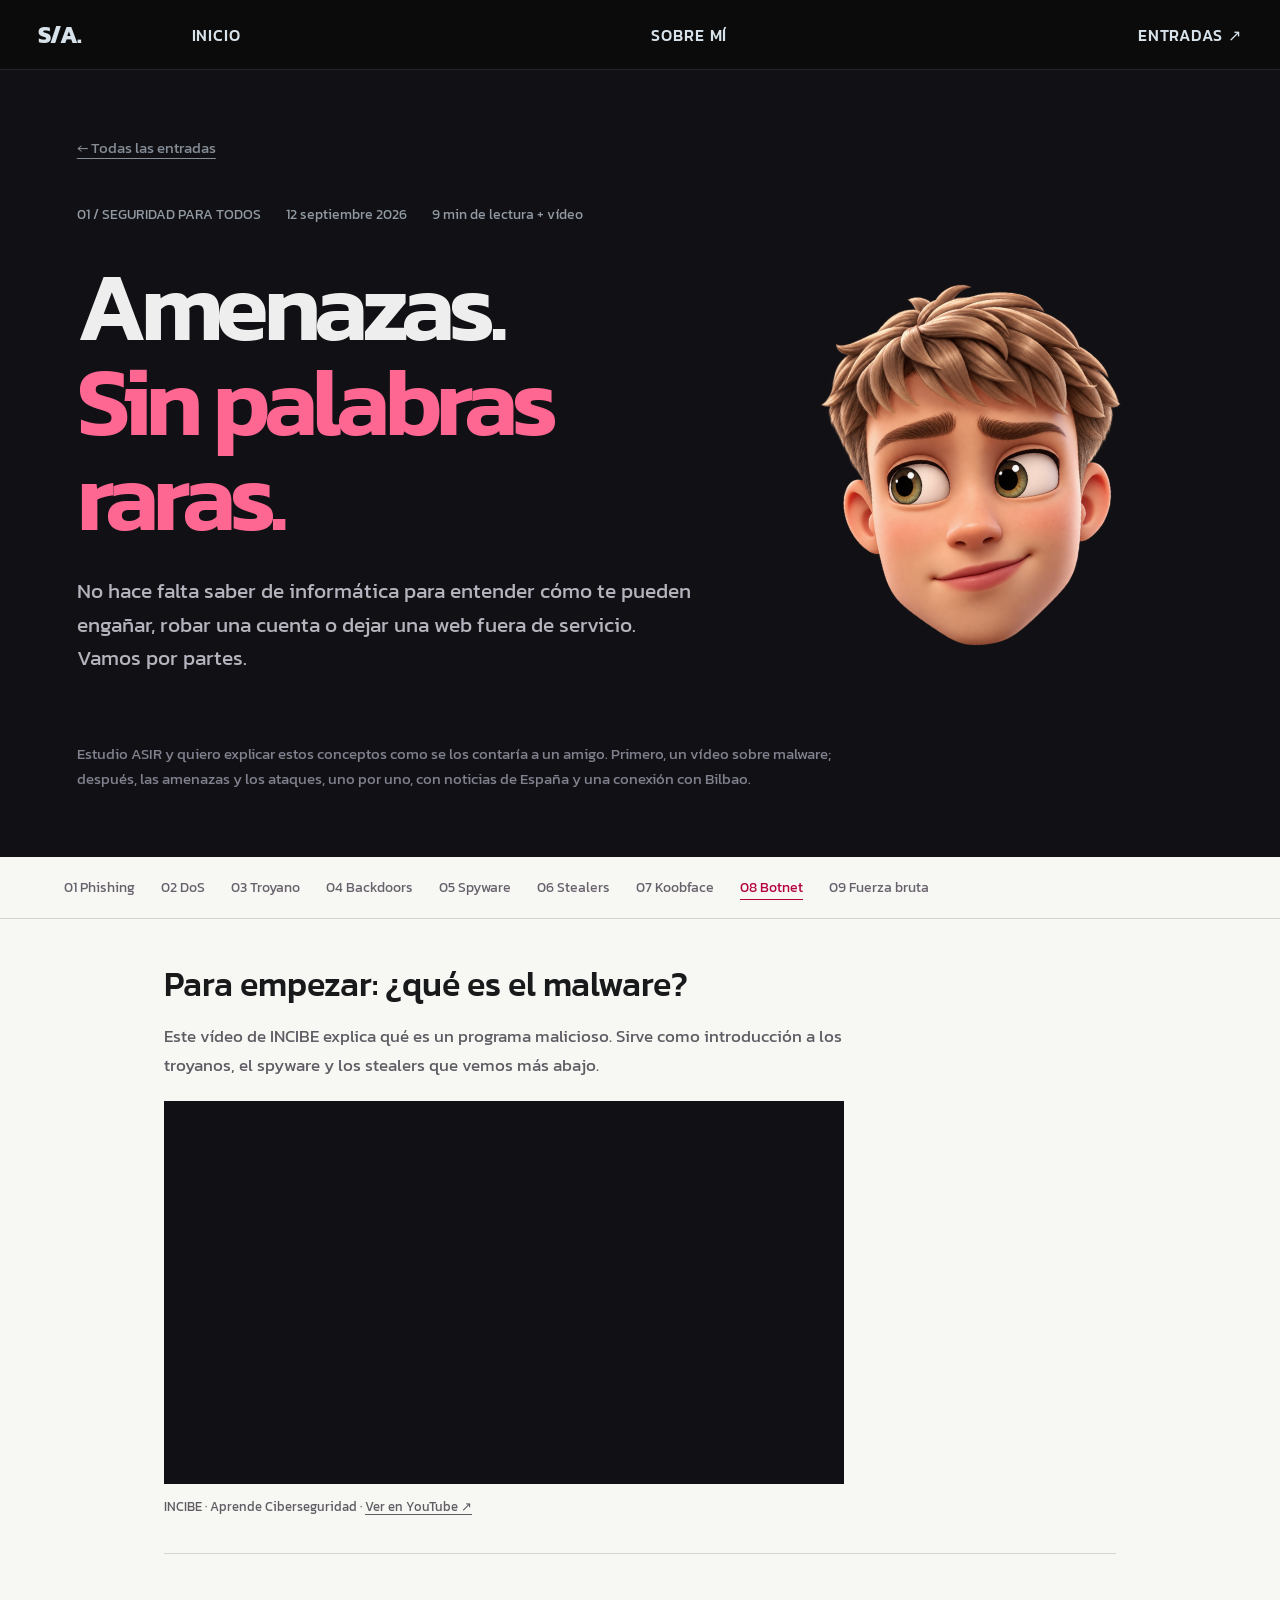
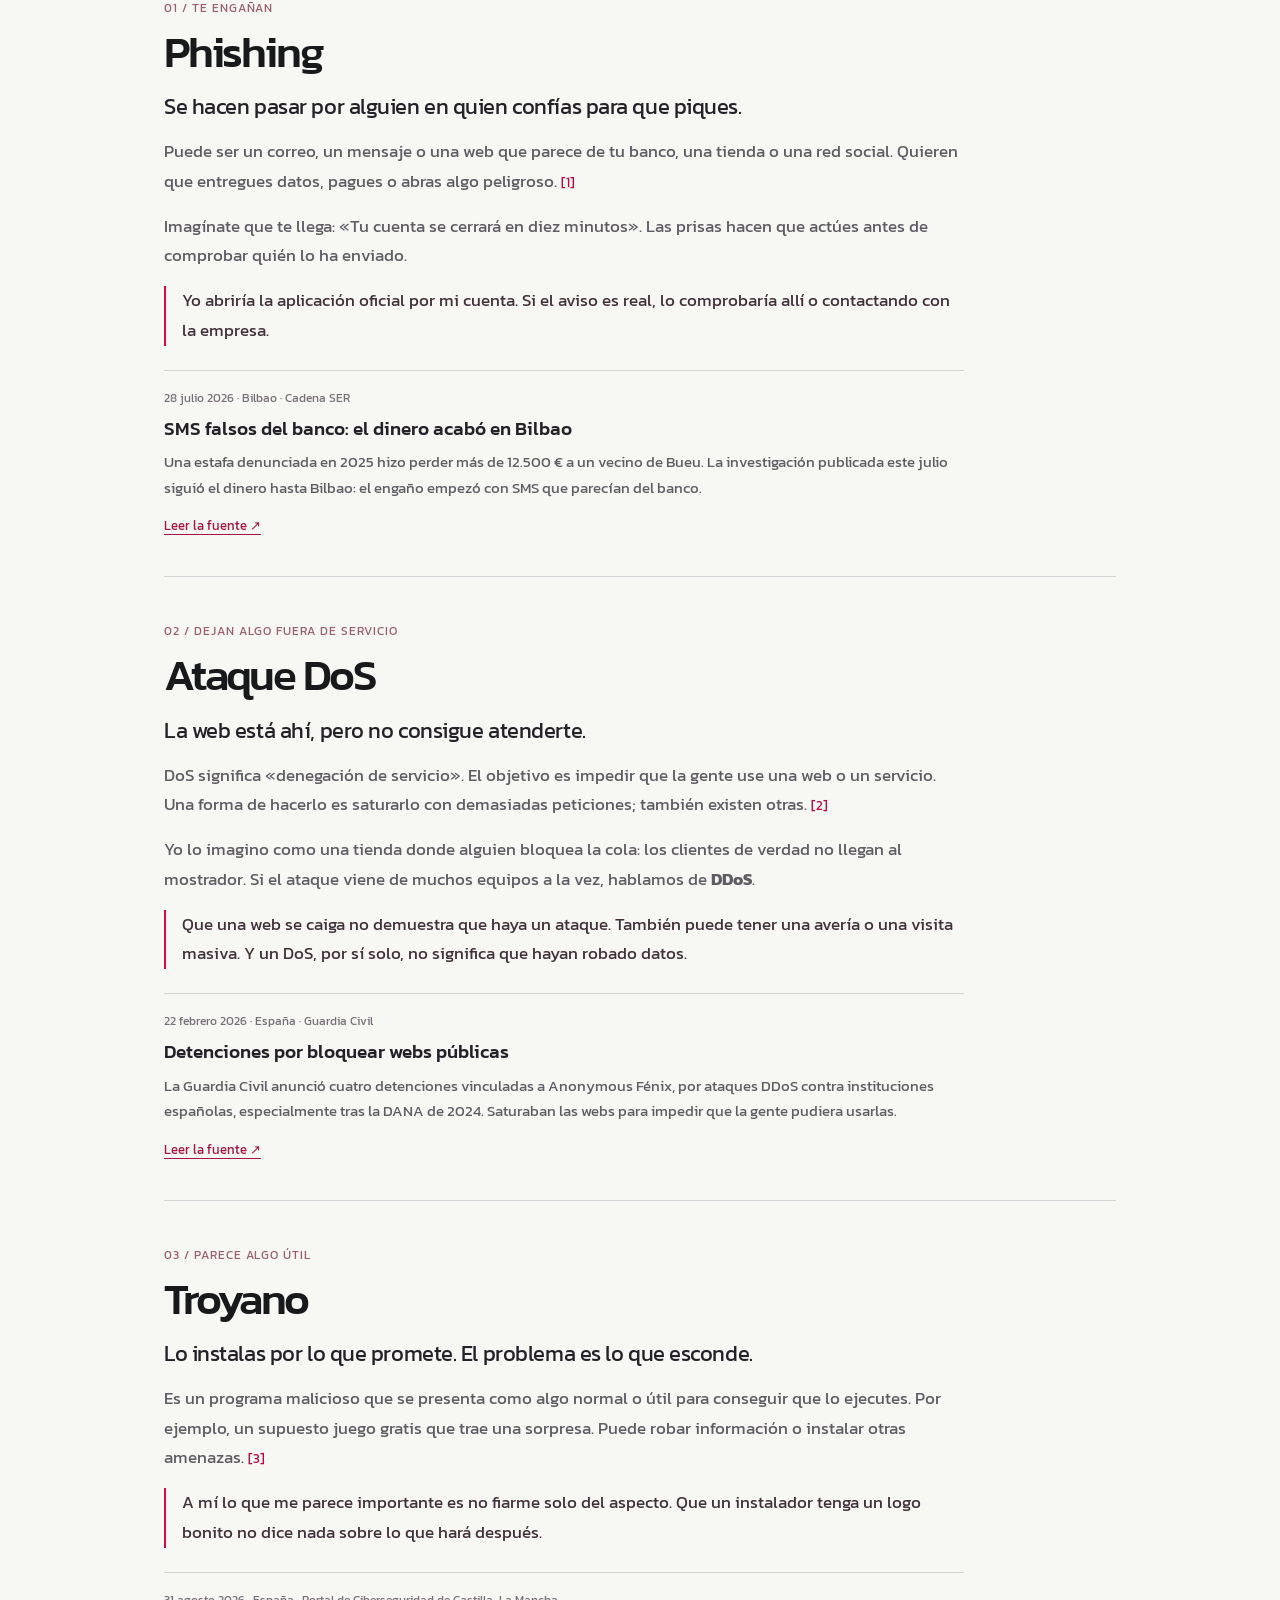
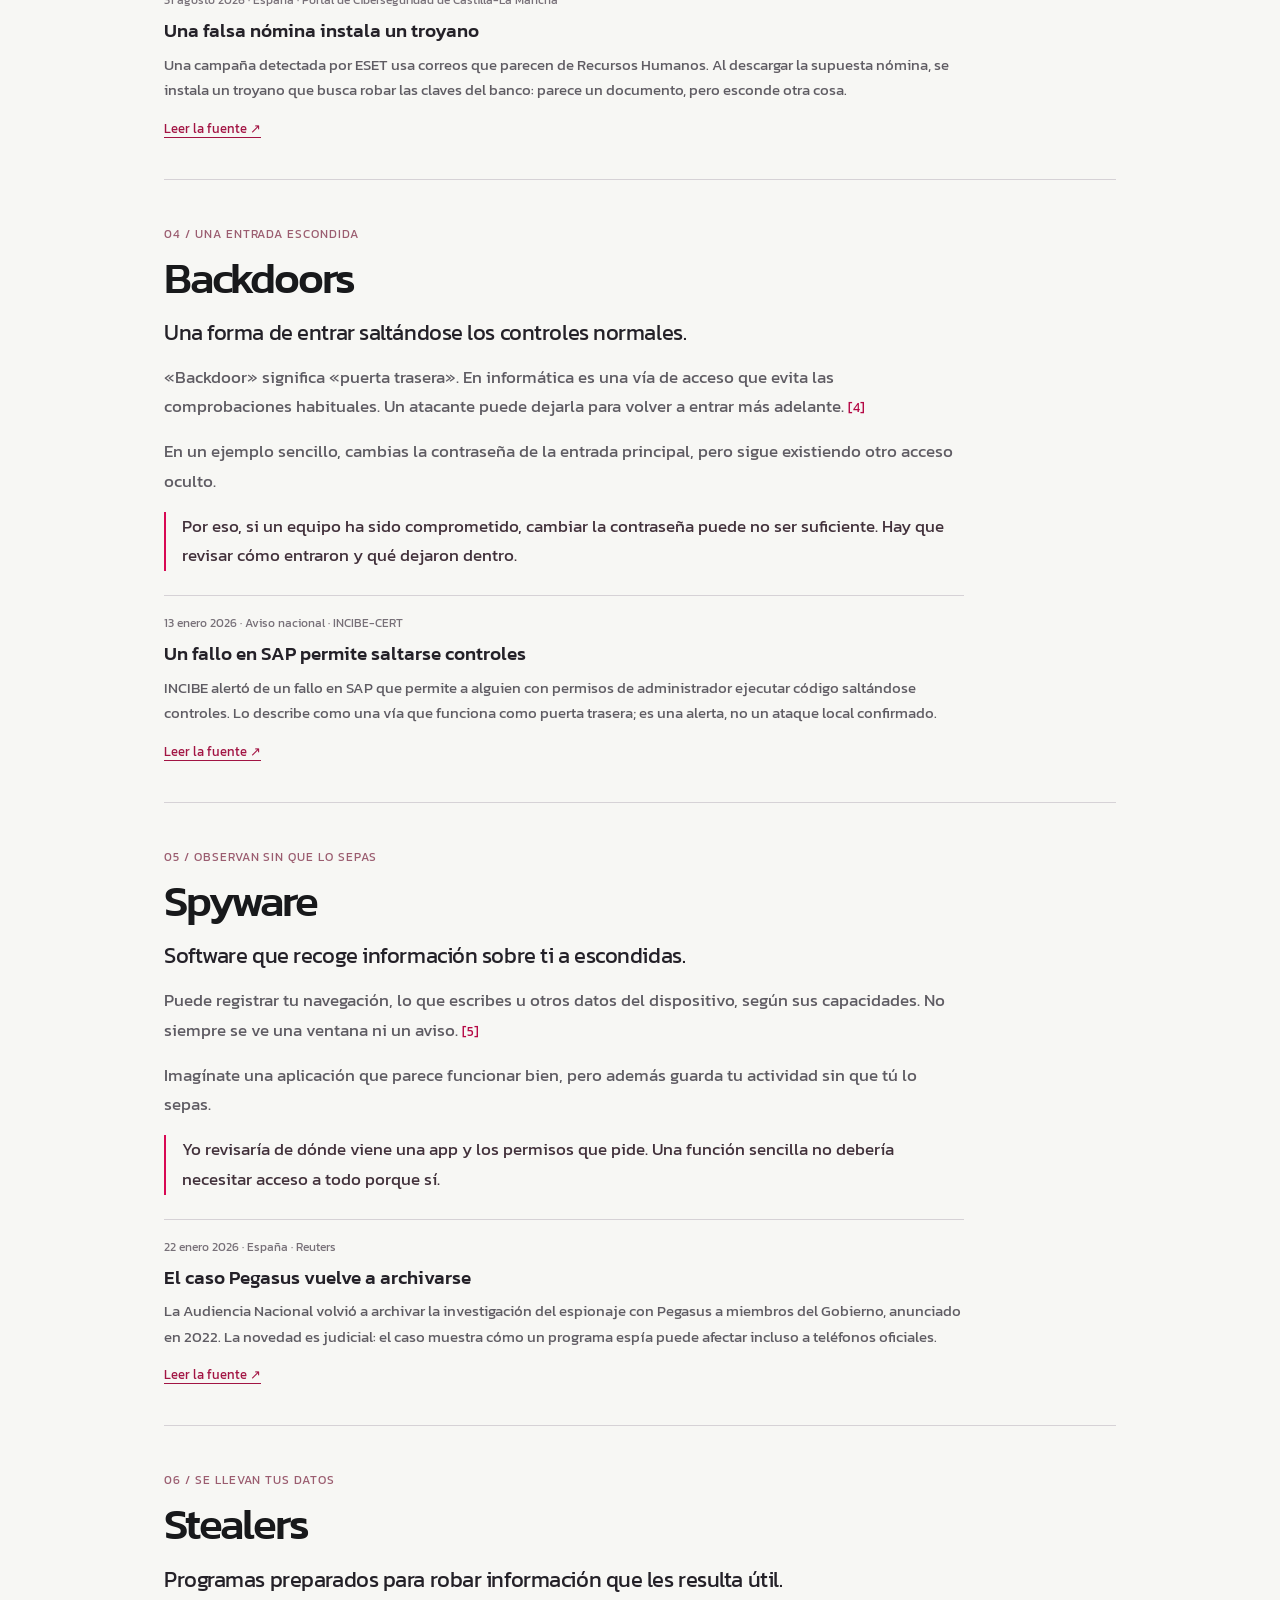
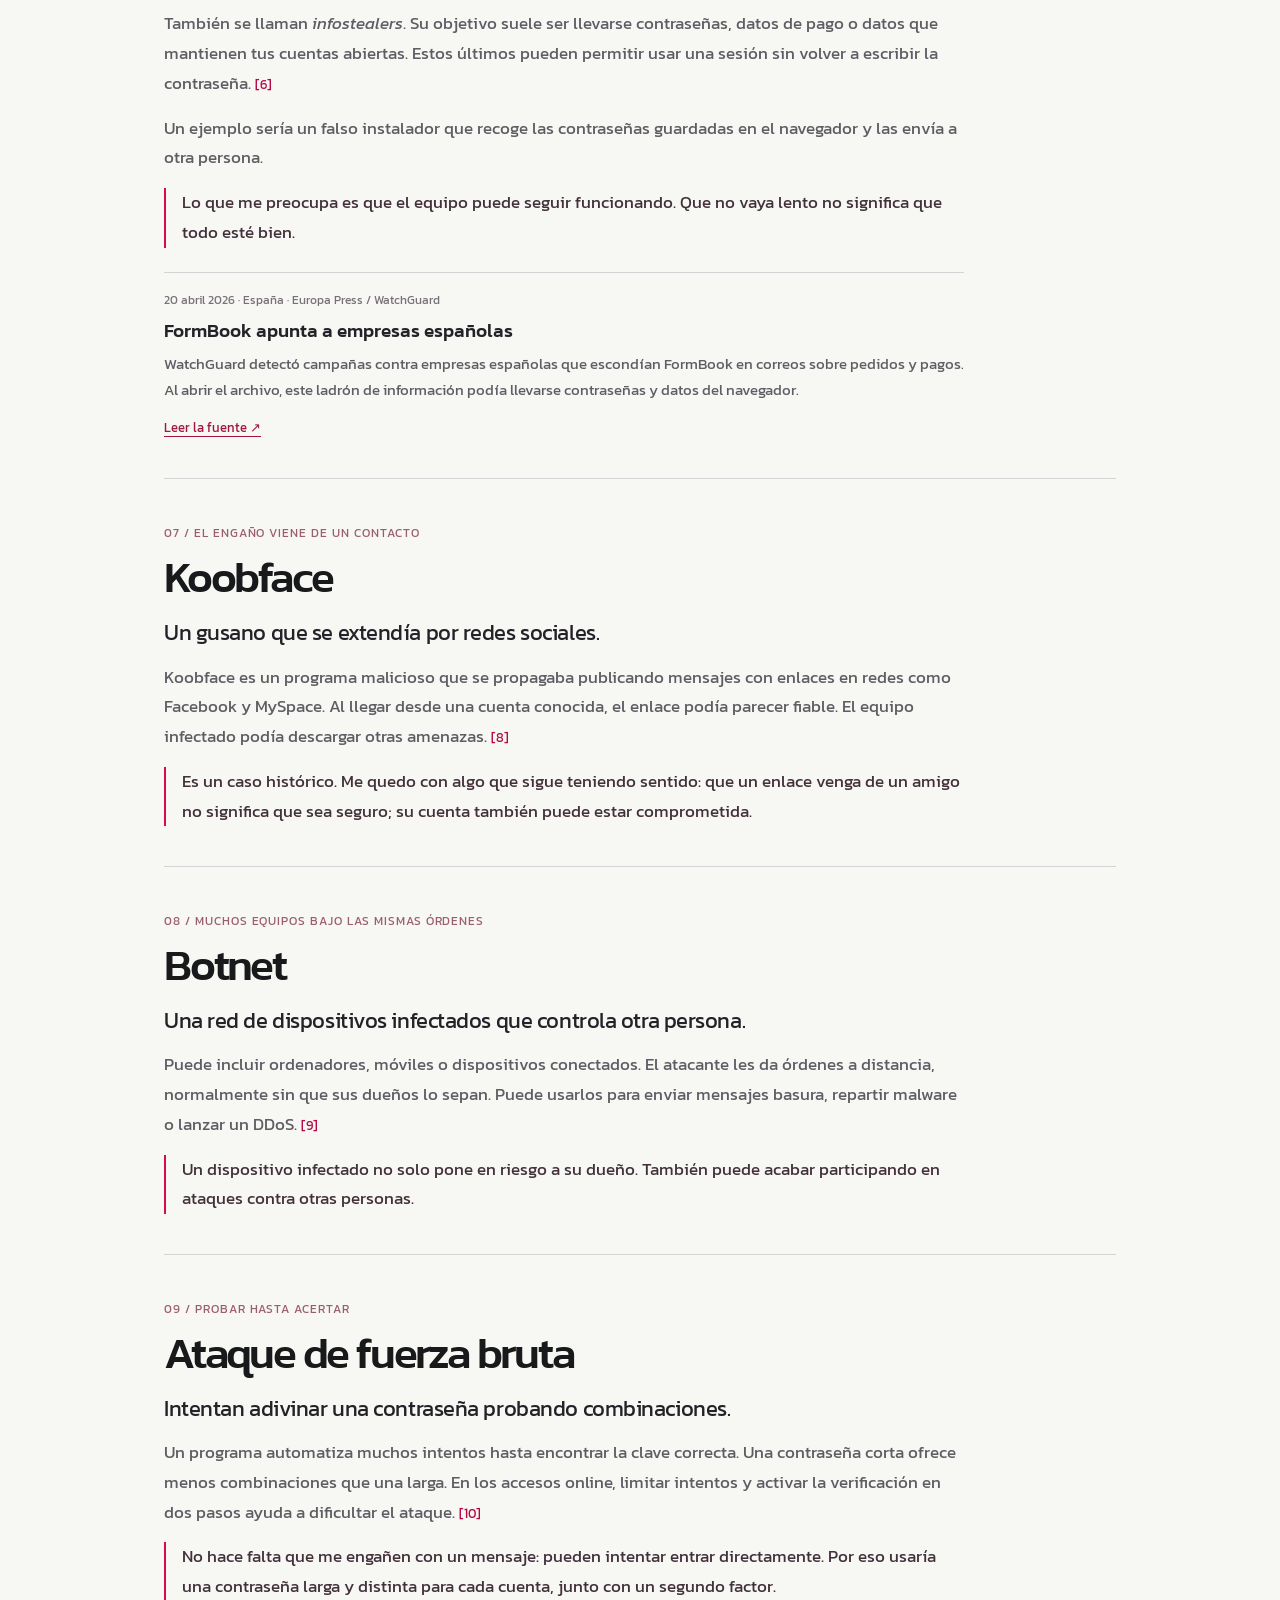
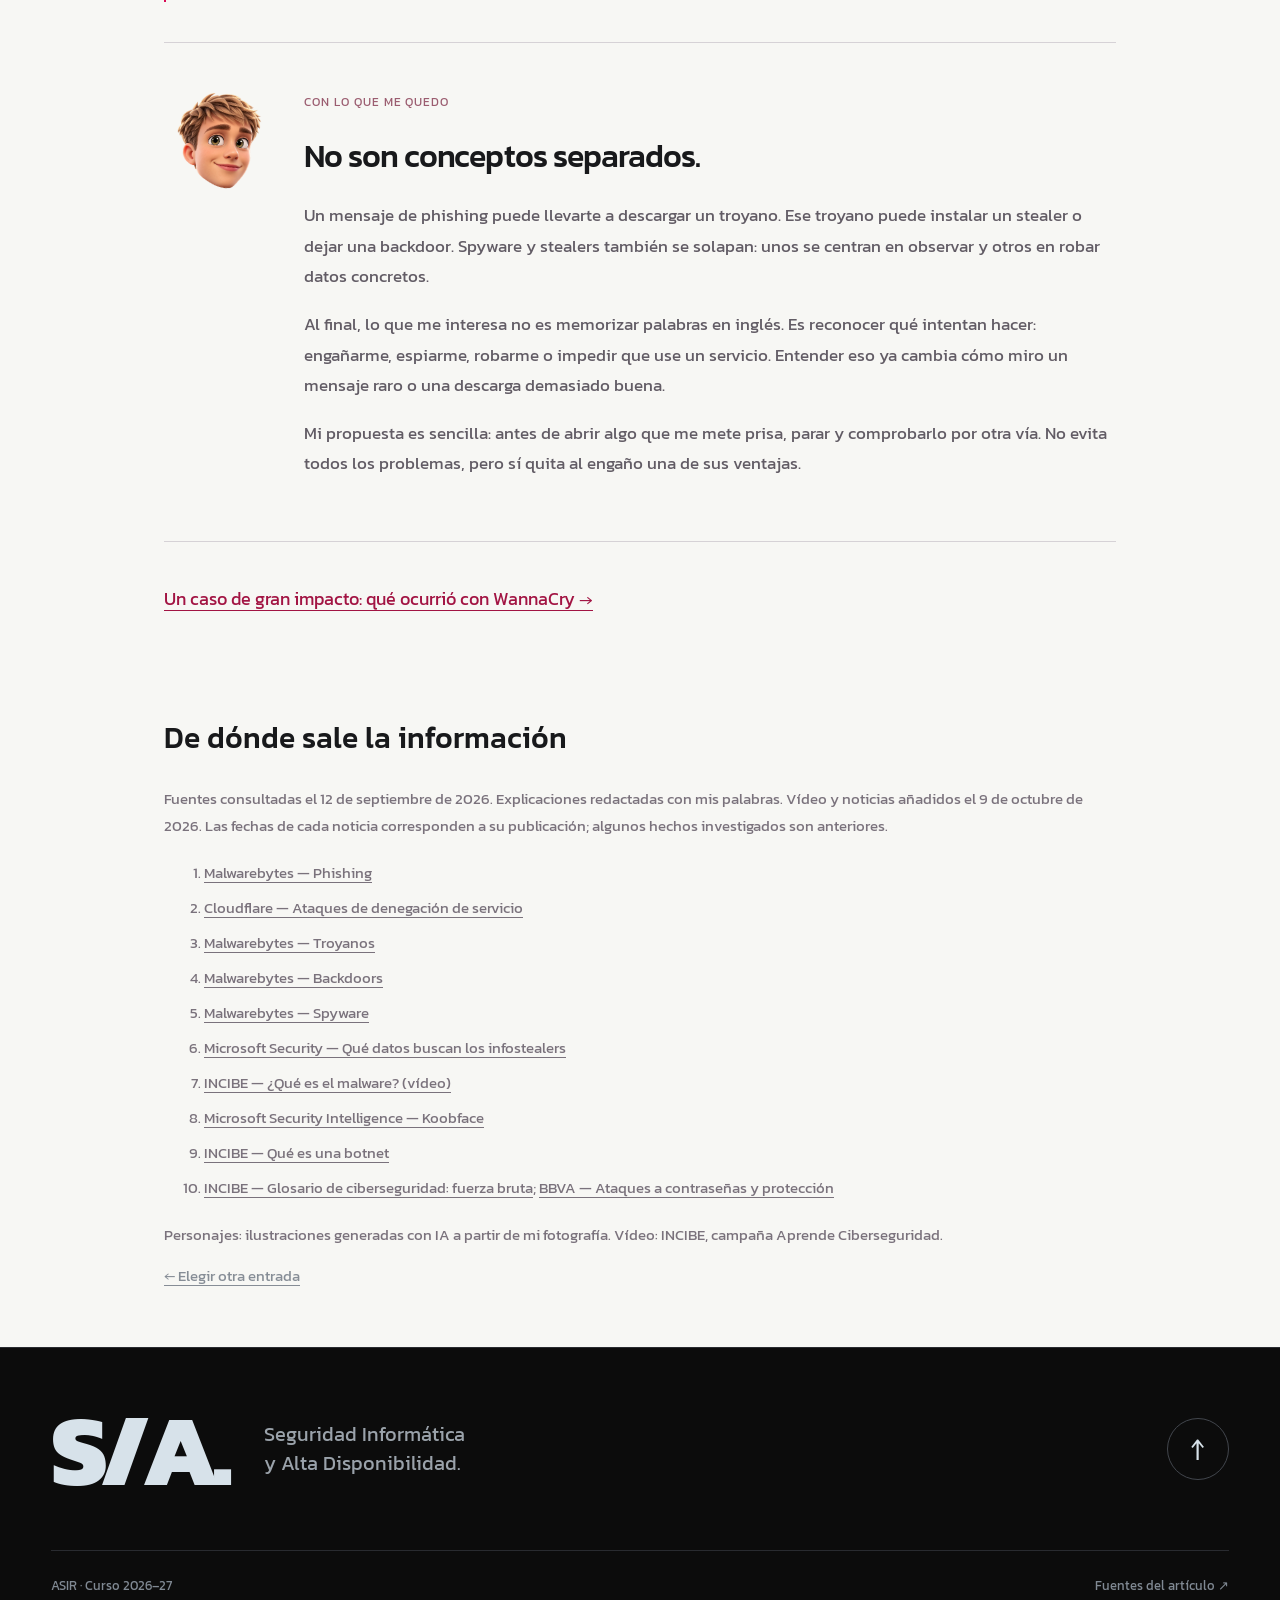
==== commit c173a89a: "Add files via upload" ====
--- a/articulos/amenazas-sin-tecnicismos/index.html
+++ b/articulos/amenazas-sin-tecnicismos/index.html
@@ -1,10 +1,13 @@
-<!doctype html><html lang="es"><head><meta charset="utf-8"><meta name="viewport" content="width=device-width,initial-scale=1"><base href="../../"><title>Seis amenazas, sin palabras raras — S/A.</title><meta name="description" content="Phishing, DoS, troyanos, backdoors, spyware y stealers explicados de forma sencilla, con un vídeo sobre malware."><link rel="preconnect" href="https://fonts.googleapis.com"><link rel="preconnect" href="https://fonts.gstatic.com" crossorigin><link href="https://fonts.googleapis.com/css2?family=Kanit:wght@400;500;600;700;800;900&display=swap" rel="stylesheet"><link rel="icon" href="assets/favicon.svg" type="image/svg+xml"><link rel="stylesheet" href="assets/site.css"><link rel="stylesheet" href="assets/threat-article.css"></head><body class="article-page threat-page"><a class="skip" href="articulos/amenazas-sin-tecnicismos/#contenido">Saltar al contenido</a><nav class="nav" aria-label="Navegación principal"><a class="nav-home" href="./">S/A.</a><div class="navlinks"><a href="#inicio">Inicio</a><a href="#sobre">Sobre mí</a><a href="#temas">Entradas <span aria-hidden="true">↗</span></a></div><button class="hamburger" id="menu-button" aria-controls="menu" aria-expanded="false" aria-label="Abrir menú"><span></span><span></span></button></nav><div class="menu" id="menu" inert><a href="#inicio">Inicio</a><a href="#sobre">Sobre mí</a><a href="#temas">Entradas ↗</a></div>
-<main id="contenido"><header class="threat-hero"><a class="back-link" href="#temas">← Todas las entradas</a><div class="article-meta"><span>01 / SEGURIDAD PARA TODOS</span><time datetime="2026-09-12">12 septiembre 2026</time><span>7 min de lectura + vídeo</span></div><div class="threat-hero-grid"><div><h1>Seis amenazas.<br><em>Sin palabras<br>raras.</em></h1><p>No hace falta saber de informática para entender cómo te pueden engañar, robar una cuenta o dejar una web fuera de servicio. Vamos por partes.</p></div><img src="assets/sticker-curious.png" width="1254" height="1254" alt="Mi personaje con expresión curiosa."></div><p class="intro-note">Estudio ASIR y quiero explicar estos conceptos como se los contaría a un amigo. Primero, un vídeo sobre malware; después, las seis amenazas, una por una, con noticias de España y una conexión con Bilbao.</p></header><nav class="concept-nav" aria-label="Conceptos del artículo"><a href="articulos/amenazas-sin-tecnicismos/#phishing">01 Phishing</a><a href="articulos/amenazas-sin-tecnicismos/#dos">02 DoS</a><a href="articulos/amenazas-sin-tecnicismos/#troyano">03 Troyano</a><a href="articulos/amenazas-sin-tecnicismos/#backdoors">04 Backdoors</a><a href="articulos/amenazas-sin-tecnicismos/#spyware">05 Spyware</a><a href="articulos/amenazas-sin-tecnicismos/#stealers">06 Stealers</a></nav><div class="threat-content"><section class="article-video" id="video" aria-labelledby="video-title"><h2 id="video-title">Para empezar: ¿qué es el malware?</h2><p>Este vídeo de INCIBE explica qué es un programa malicioso. Sirve como introducción a los troyanos, el spyware y los stealers que vemos más abajo.</p><div class="video-frame"><iframe src="https://www.youtube-nocookie.com/embed/11Ww1WF0-0s?rel=0" title="¿Qué es el malware? — Aprende Ciberseguridad con INCIBE" loading="lazy" referrerpolicy="strict-origin-when-cross-origin" allow="accelerometer; autoplay; clipboard-write; encrypted-media; gyroscope; picture-in-picture; web-share" allowfullscreen></iframe></div><p class="video-credit">INCIBE · Aprende Ciberseguridad · <a href="https://www.youtube.com/watch?v=11Ww1WF0-0s" target="_blank" rel="noopener noreferrer">Ver en YouTube ↗</a></p></section>
+<!doctype html><html lang="es"><head><meta charset="utf-8"><meta name="viewport" content="width=device-width,initial-scale=1"><base href="../../"><title>Amenazas, sin palabras raras — S/A.</title><meta name="description" content="Phishing, malware, Koobface, botnets y ataques de fuerza bruta explicados de forma sencilla, con noticias y un vídeo introductorio."><link rel="preconnect" href="https://fonts.googleapis.com"><link rel="preconnect" href="https://fonts.gstatic.com" crossorigin><link href="https://fonts.googleapis.com/css2?family=Kanit:wght@400;500;600;700;800;900&display=swap" rel="stylesheet"><link rel="icon" href="assets/favicon.svg" type="image/svg+xml"><link rel="stylesheet" href="assets/site.css"><link rel="stylesheet" href="assets/threat-article.css"></head><body class="article-page threat-page"><a class="skip" href="articulos/amenazas-sin-tecnicismos/#contenido">Saltar al contenido</a><nav class="nav" aria-label="Navegación principal"><a class="nav-home" href="./">S/A.</a><div class="navlinks"><a href="#inicio">Inicio</a><a href="#sobre">Sobre mí</a><a href="#temas">Entradas <span aria-hidden="true">↗</span></a></div><button class="hamburger" id="menu-button" aria-controls="menu" aria-expanded="false" aria-label="Abrir menú"><span></span><span></span></button></nav><div class="menu" id="menu" inert><a href="#inicio">Inicio</a><a href="#sobre">Sobre mí</a><a href="#temas">Entradas ↗</a></div>
+<main id="contenido"><header class="threat-hero"><a class="back-link" href="#temas">← Todas las entradas</a><div class="article-meta"><span>01 / SEGURIDAD PARA TODOS</span><time datetime="2026-09-12">12 septiembre 2026</time><span>9 min de lectura + vídeo</span></div><div class="threat-hero-grid"><div><h1>Amenazas.<br><em>Sin palabras<br>raras.</em></h1><p>No hace falta saber de informática para entender cómo te pueden engañar, robar una cuenta o dejar una web fuera de servicio. Vamos por partes.</p></div><img src="assets/sticker-curious.png" width="1254" height="1254" alt="Mi personaje con expresión curiosa."></div><p class="intro-note">Estudio ASIR y quiero explicar estos conceptos como se los contaría a un amigo. Primero, un vídeo sobre malware; después, las amenazas y los ataques, uno por uno, con noticias de España y una conexión con Bilbao.</p></header><nav class="concept-nav" aria-label="Conceptos del artículo"><a href="articulos/amenazas-sin-tecnicismos/#phishing">01 Phishing</a><a href="articulos/amenazas-sin-tecnicismos/#dos">02 DoS</a><a href="articulos/amenazas-sin-tecnicismos/#troyano">03 Troyano</a><a href="articulos/amenazas-sin-tecnicismos/#backdoors">04 Backdoors</a><a href="articulos/amenazas-sin-tecnicismos/#spyware">05 Spyware</a><a href="articulos/amenazas-sin-tecnicismos/#stealers">06 Stealers</a><a href="articulos/amenazas-sin-tecnicismos/#koobface">07 Koobface</a><a href="articulos/amenazas-sin-tecnicismos/#botnet">08 Botnet</a><a href="articulos/amenazas-sin-tecnicismos/#fuerza-bruta">09 Fuerza bruta</a></nav><div class="threat-content"><section class="article-video" id="video" aria-labelledby="video-title"><h2 id="video-title">Para empezar: ¿qué es el malware?</h2><p>Este vídeo de INCIBE explica qué es un programa malicioso. Sirve como introducción a los troyanos, el spyware y los stealers que vemos más abajo.</p><div class="video-frame"><iframe src="https://www.youtube-nocookie.com/embed/11Ww1WF0-0s?rel=0" title="¿Qué es el malware? — Aprende Ciberseguridad con INCIBE" loading="lazy" referrerpolicy="strict-origin-when-cross-origin" allow="accelerometer; autoplay; clipboard-write; encrypted-media; gyroscope; picture-in-picture; web-share" allowfullscreen></iframe></div><p class="video-credit">INCIBE · Aprende Ciberseguridad · <a href="https://www.youtube.com/watch?v=11Ww1WF0-0s" target="_blank" rel="noopener noreferrer">Ver en YouTube ↗</a></p></section>
 <section class="concept" id="phishing"><div class="concept-copy"><span class="concept-count">01 / TE ENGAÑAN</span><h2>Phishing</h2><p class="concept-lead">Se hacen pasar por alguien en quien confías para que piques.</p><p>Puede ser un correo, un mensaje o una web que parece de tu banco, una tienda o una red social. Quieren que entregues datos, pagues o abras algo peligroso. <a class="source-inline" href="articulos/amenazas-sin-tecnicismos/#fuente-phishing">[1]</a></p><p>Imagínate que te llega: «Tu cuenta se cerrará en diez minutos». Las prisas hacen que actúes antes de comprobar quién lo ha enviado.</p><p class="my-take">Yo abriría la aplicación oficial por mi cuenta. Si el aviso es real, lo comprobaría allí o contactando con la empresa.</p><aside class="news-brief" aria-labelledby="noticia-phishing"><p class="news-meta"><time datetime="2026-07-28">28 julio 2026</time> · Bilbao · Cadena SER</p><h3 id="noticia-phishing">SMS falsos del banco: el dinero acabó en Bilbao</h3><p>Una estafa denunciada en 2025 hizo perder más de 12.500 € a un vecino de Bueu. La investigación publicada este julio siguió el dinero hasta Bilbao: el engaño empezó con SMS que parecían del banco.</p><a class="news-link" href="https://cadenaser.com/galicia/2026/07/28/estafan-mas-de-12500-euros-a-un-vecino-de-bueu-mediante-sms-que-suplantaban-a-su-entidad-bancaria-radio-pontevedra/" target="_blank" rel="noopener noreferrer" aria-label="Leer la noticia: SMS falsos del banco: el dinero acabó en Bilbao">Leer la fuente ↗</a></aside></div></section>
 <section class="concept" id="dos"><div class="concept-copy"><span class="concept-count">02 / DEJAN ALGO FUERA DE SERVICIO</span><h2>Ataque DoS</h2><p class="concept-lead">La web está ahí, pero no consigue atenderte.</p><p>DoS significa «denegación de servicio». El objetivo es impedir que la gente use una web o un servicio. Una forma de hacerlo es saturarlo con demasiadas peticiones; también existen otras. <a class="source-inline" href="articulos/amenazas-sin-tecnicismos/#fuente-dos">[2]</a></p><p>Yo lo imagino como una tienda donde alguien bloquea la cola: los clientes de verdad no llegan al mostrador. Si el ataque viene de muchos equipos a la vez, hablamos de <b>DDoS</b>.</p><p class="my-take">Que una web se caiga no demuestra que haya un ataque. También puede tener una avería o una visita masiva. Y un DoS, por sí solo, no significa que hayan robado datos.</p><aside class="news-brief" aria-labelledby="noticia-dos"><p class="news-meta"><time datetime="2026-02-22">22 febrero 2026</time> · España · Guardia Civil</p><h3 id="noticia-dos">Detenciones por bloquear webs públicas</h3><p>La Guardia Civil anunció cuatro detenciones vinculadas a Anonymous Fénix, por ataques DDoS contra instituciones españolas, especialmente tras la DANA de 2024. Saturaban las webs para impedir que la gente pudiera usarlas.</p><a class="news-link" href="https://web.guardiacivil.es/gl/destacados/noticias/Detenidos-los-cuatro-principales-integrantes-del-grupo-hacktivista-Anonymous-Fenix-por-ciberataques-contra-organismos-publicos/" target="_blank" rel="noopener noreferrer" aria-label="Leer la noticia: Detenciones por bloquear webs públicas">Leer la fuente ↗</a></aside></div></section>
 <section class="concept" id="troyano"><div class="concept-copy"><span class="concept-count">03 / PARECE ALGO ÚTIL</span><h2>Troyano</h2><p class="concept-lead">Lo instalas por lo que promete. El problema es lo que esconde.</p><p>Es un programa malicioso que se presenta como algo normal o útil para conseguir que lo ejecutes. Por ejemplo, un supuesto juego gratis que trae una sorpresa. Puede robar información o instalar otras amenazas. <a class="source-inline" href="articulos/amenazas-sin-tecnicismos/#fuente-troyano">[3]</a></p><p class="my-take">A mí lo que me parece importante es no fiarme solo del aspecto. Que un instalador tenga un logo bonito no dice nada sobre lo que hará después.</p><aside class="news-brief" aria-labelledby="noticia-troyano"><p class="news-meta"><time datetime="2026-08-31">31 agosto 2026</time> · España · Portal de Ciberseguridad de Castilla-La Mancha</p><h3 id="noticia-troyano">Una falsa nómina instala un troyano</h3><p>Una campaña detectada por ESET usa correos que parecen de Recursos Humanos. Al descargar la supuesta nómina, se instala un troyano que busca robar las claves del banco: parece un documento, pero esconde otra cosa.</p><a class="news-link" href="https://ciberseguridad.castillalamancha.es/noticias/el-fraude-de-la-nomina-se-renueva-con-un-nuevo-troyano-bancario" target="_blank" rel="noopener noreferrer" aria-label="Leer la noticia: Una falsa nómina instala un troyano">Leer la fuente ↗</a></aside></div></section>
 <section class="concept" id="backdoors"><div class="concept-copy"><span class="concept-count">04 / UNA ENTRADA ESCONDIDA</span><h2>Backdoors</h2><p class="concept-lead">Una forma de entrar saltándose los controles normales.</p><p>«Backdoor» significa «puerta trasera». En informática es una vía de acceso que evita las comprobaciones habituales. Un atacante puede dejarla para volver a entrar más adelante. <a class="source-inline" href="articulos/amenazas-sin-tecnicismos/#fuente-backdoor">[4]</a></p><p>En un ejemplo sencillo, cambias la contraseña de la entrada principal, pero sigue existiendo otro acceso oculto.</p><p class="my-take">Por eso, si un equipo ha sido comprometido, cambiar la contraseña puede no ser suficiente. Hay que revisar cómo entraron y qué dejaron dentro.</p><aside class="news-brief" aria-labelledby="noticia-backdoors"><p class="news-meta"><time datetime="2026-01-13">13 enero 2026</time> · Aviso nacional · INCIBE-CERT</p><h3 id="noticia-backdoors">Un fallo en SAP permite saltarse controles</h3><p>INCIBE alertó de un fallo en SAP que permite a alguien con permisos de administrador ejecutar código saltándose controles. Lo describe como una vía que funciona como puerta trasera; es una alerta, no un ataque local confirmado.</p><a class="news-link" href="https://www.incibe.es/incibe-cert/alerta-temprana/vulnerabilidades/cve-2026-0498" target="_blank" rel="noopener noreferrer" aria-label="Leer la noticia: Un fallo en SAP permite saltarse controles">Leer la fuente ↗</a></aside></div></section>
 <section class="concept" id="spyware"><div class="concept-copy"><span class="concept-count">05 / OBSERVAN SIN QUE LO SEPAS</span><h2>Spyware</h2><p class="concept-lead">Software que recoge información sobre ti a escondidas.</p><p>Puede registrar tu navegación, lo que escribes u otros datos del dispositivo, según sus capacidades. No siempre se ve una ventana ni un aviso. <a class="source-inline" href="articulos/amenazas-sin-tecnicismos/#fuente-spyware">[5]</a></p><p>Imagínate una aplicación que parece funcionar bien, pero además guarda tu actividad sin que tú lo sepas.</p><p class="my-take">Yo revisaría de dónde viene una app y los permisos que pide. Una función sencilla no debería necesitar acceso a todo porque sí.</p><aside class="news-brief" aria-labelledby="noticia-spyware"><p class="news-meta"><time datetime="2026-01-22">22 enero 2026</time> · España · Reuters</p><h3 id="noticia-spyware">El caso Pegasus vuelve a archivarse</h3><p>La Audiencia Nacional volvió a archivar la investigación del espionaje con Pegasus a miembros del Gobierno, anunciado en 2022. La novedad es judicial: el caso muestra cómo un programa espía puede afectar incluso a teléfonos oficiales.</p><a class="news-link" href="https://www.reuters.com/technology/spain-closes-pegasus-spyware-probe-again-saying-israel-has-not-responded-2026-01-22/" target="_blank" rel="noopener noreferrer" aria-label="Leer la noticia: El caso Pegasus vuelve a archivarse">Leer la fuente ↗</a></aside></div></section>
 <section class="concept" id="stealers"><div class="concept-copy"><span class="concept-count">06 / SE LLEVAN TUS DATOS</span><h2>Stealers</h2><p class="concept-lead">Programas preparados para robar información que les resulta útil.</p><p>También se llaman <i>infostealers</i>. Su objetivo suele ser llevarse contraseñas, datos de pago o datos que mantienen tus cuentas abiertas. Estos últimos pueden permitir usar una sesión sin volver a escribir la contraseña. <a class="source-inline" href="articulos/amenazas-sin-tecnicismos/#fuente-stealers">[6]</a></p><p>Un ejemplo sería un falso instalador que recoge las contraseñas guardadas en el navegador y las envía a otra persona.</p><p class="my-take">Lo que me preocupa es que el equipo puede seguir funcionando. Que no vaya lento no significa que todo esté bien.</p><aside class="news-brief" aria-labelledby="noticia-stealers"><p class="news-meta"><time datetime="2026-04-20">20 abril 2026</time> · España · Europa Press / WatchGuard</p><h3 id="noticia-stealers">FormBook apunta a empresas españolas</h3><p>WatchGuard detectó campañas contra empresas españolas que escondían FormBook en correos sobre pedidos y pagos. Al abrir el archivo, este ladrón de información podía llevarse contraseñas y datos del navegador.</p><a class="news-link" href="https://www.europapress.es/portaltic/ciberseguridad/noticia-empresas-espanolas-objetivos-dos-campanas-phishing-distribuyen-infostealer-formbook-20260420160050.html" target="_blank" rel="noopener noreferrer" aria-label="Leer la noticia: FormBook apunta a empresas españolas">Leer la fuente ↗</a></aside></div></section>
-<section class="takeaway" id="reflexion"><img src="assets/sticker-happy.png" width="1254" height="1254" alt="Mi personaje sonriendo." loading="lazy"><div><span class="concept-count">CON LO QUE ME QUEDO</span><h2>No son seis cajas separadas.</h2><p>Un mensaje de phishing puede llevarte a descargar un troyano. Ese troyano puede instalar un stealer o dejar una backdoor. Spyware y stealers también se solapan: unos se centran en observar y otros en robar datos concretos.</p><p>Al final, lo que me interesa no es memorizar palabras en inglés. Es reconocer qué intentan hacer: engañarme, espiarme, robarme o impedir que use un servicio. Entender eso ya cambia cómo miro un mensaje raro o una descarga demasiado buena.</p><p>Mi propuesta es sencilla: antes de abrir algo que me mete prisa, parar y comprobarlo por otra vía. No evita todos los problemas, pero sí quita al engaño una de sus ventajas.</p></div></section>
-<section class="article-sources" id="fuentes"><h2>De dónde sale la información</h2><p>Fuentes consultadas el 12 de septiembre de 2026. Explicaciones redactadas con mis palabras. Vídeo y noticias añadidos el 9 de octubre de 2026. Las fechas de cada noticia corresponden a su publicación; algunos hechos investigados son anteriores.</p><ol><li id="fuente-phishing"><a href="https://www.malwarebytes.com/phishing">Malwarebytes — Phishing</a></li><li id="fuente-dos"><a href="https://www.cloudflare.com/learning/ddos/glossary/denial-of-service/">Cloudflare — Ataques de denegación de servicio</a></li><li id="fuente-troyano"><a href="https://www.malwarebytes.com/trojan">Malwarebytes — Troyanos</a></li><li id="fuente-backdoor"><a href="https://www.malwarebytes.com/backdoor">Malwarebytes — Backdoors</a></li><li id="fuente-spyware"><a href="https://www.malwarebytes.com/spyware">Malwarebytes — Spyware</a></li><li id="fuente-stealers"><a href="https://www.microsoft.com/en-us/security/blog/2026/02/02/infostealers-without-borders-macos-python-stealers-and-platform-abuse/">Microsoft Security — Qué datos buscan los infostealers</a></li><li id="fuente-video"><a href="https://www.youtube.com/watch?v=11Ww1WF0-0s">INCIBE — ¿Qué es el malware? (vídeo)</a></li></ol><p>Personajes: ilustraciones generadas con IA a partir de mi fotografía. Vídeo: INCIBE, campaña Aprende Ciberseguridad.</p><a class="back-link" href="#temas">← Elegir otra entrada</a></section></div></main><footer class="foot"><div class="footer-top"><a class="footer-brand" href="./">S/A.</a><p>Seguridad Informática<br>y Alta Disponibilidad.</p><a class="round-link" href="articulos/amenazas-sin-tecnicismos/#" aria-label="Volver arriba">↑</a></div><div class="footer-bottom"><span>ASIR · Curso 2026–27</span><a href="articulos/amenazas-sin-tecnicismos/#fuentes">Fuentes del artículo ↗</a></div></footer><script src="assets/site.js"></script><script src="assets/threats.js"></script></body></html>+<section class="concept" id="koobface"><div class="concept-copy"><span class="concept-count">07 / EL ENGAÑO VIENE DE UN CONTACTO</span><h2>Koobface</h2><p class="concept-lead">Un gusano que se extendía por redes sociales.</p><p>Koobface es un programa malicioso que se propagaba publicando mensajes con enlaces en redes como Facebook y MySpace. Al llegar desde una cuenta conocida, el enlace podía parecer fiable. El equipo infectado podía descargar otras amenazas. <a class="source-inline" href="articulos/amenazas-sin-tecnicismos/#fuente-koobface">[8]</a></p><p class="my-take">Es un caso histórico. Me quedo con algo que sigue teniendo sentido: que un enlace venga de un amigo no significa que sea seguro; su cuenta también puede estar comprometida.</p></div></section>
+<section class="concept" id="botnet"><div class="concept-copy"><span class="concept-count">08 / MUCHOS EQUIPOS BAJO LAS MISMAS ÓRDENES</span><h2>Botnet</h2><p class="concept-lead">Una red de dispositivos infectados que controla otra persona.</p><p>Puede incluir ordenadores, móviles o dispositivos conectados. El atacante les da órdenes a distancia, normalmente sin que sus dueños lo sepan. Puede usarlos para enviar mensajes basura, repartir malware o lanzar un DDoS. <a class="source-inline" href="articulos/amenazas-sin-tecnicismos/#fuente-botnet">[9]</a></p><p class="my-take">Un dispositivo infectado no solo pone en riesgo a su dueño. También puede acabar participando en ataques contra otras personas.</p></div></section>
+<section class="concept" id="fuerza-bruta"><div class="concept-copy"><span class="concept-count">09 / PROBAR HASTA ACERTAR</span><h2>Ataque de fuerza bruta</h2><p class="concept-lead">Intentan adivinar una contraseña probando combinaciones.</p><p>Un programa automatiza muchos intentos hasta encontrar la clave correcta. Una contraseña corta ofrece menos combinaciones que una larga. En los accesos online, limitar intentos y activar la verificación en dos pasos ayuda a dificultar el ataque. <a class="source-inline" href="articulos/amenazas-sin-tecnicismos/#fuente-fuerza-bruta">[10]</a></p><p class="my-take">No hace falta que me engañen con un mensaje: pueden intentar entrar directamente. Por eso usaría una contraseña larga y distinta para cada cuenta, junto con un segundo factor.</p></div></section>
+<section class="takeaway" id="reflexion"><img src="assets/sticker-happy.png" width="1254" height="1254" alt="Mi personaje sonriendo." loading="lazy"><div><span class="concept-count">CON LO QUE ME QUEDO</span><h2>No son conceptos separados.</h2><p>Un mensaje de phishing puede llevarte a descargar un troyano. Ese troyano puede instalar un stealer o dejar una backdoor. Spyware y stealers también se solapan: unos se centran en observar y otros en robar datos concretos.</p><p>Al final, lo que me interesa no es memorizar palabras en inglés. Es reconocer qué intentan hacer: engañarme, espiarme, robarme o impedir que use un servicio. Entender eso ya cambia cómo miro un mensaje raro o una descarga demasiado buena.</p><p>Mi propuesta es sencilla: antes de abrir algo que me mete prisa, parar y comprobarlo por otra vía. No evita todos los problemas, pero sí quita al engaño una de sus ventajas.</p></div></section>
+<p class="case-link"><a href="articulos/wannacry/">Un caso de gran impacto: qué ocurrió con WannaCry →</a></p><section class="article-sources" id="fuentes"><h2>De dónde sale la información</h2><p>Fuentes consultadas el 12 de septiembre de 2026. Explicaciones redactadas con mis palabras. Vídeo y noticias añadidos el 9 de octubre de 2026. Las fechas de cada noticia corresponden a su publicación; algunos hechos investigados son anteriores.</p><ol><li id="fuente-phishing"><a href="https://www.malwarebytes.com/phishing">Malwarebytes — Phishing</a></li><li id="fuente-dos"><a href="https://www.cloudflare.com/learning/ddos/glossary/denial-of-service/">Cloudflare — Ataques de denegación de servicio</a></li><li id="fuente-troyano"><a href="https://www.malwarebytes.com/trojan">Malwarebytes — Troyanos</a></li><li id="fuente-backdoor"><a href="https://www.malwarebytes.com/backdoor">Malwarebytes — Backdoors</a></li><li id="fuente-spyware"><a href="https://www.malwarebytes.com/spyware">Malwarebytes — Spyware</a></li><li id="fuente-stealers"><a href="https://www.microsoft.com/en-us/security/blog/2026/02/02/infostealers-without-borders-macos-python-stealers-and-platform-abuse/">Microsoft Security — Qué datos buscan los infostealers</a></li><li id="fuente-video"><a href="https://www.youtube.com/watch?v=11Ww1WF0-0s">INCIBE — ¿Qué es el malware? (vídeo)</a></li><li id="fuente-koobface"><a href="https://www.microsoft.com/en-us/wdsi/threats/malware-encyclopedia-description?Name=Worm%3AWin32%2FKoobface">Microsoft Security Intelligence — Koobface</a></li><li id="fuente-botnet"><a href="https://www.incibe.es/empresas/blog/botnet-y-saber-si-tu-empresa-forma-parte-ella">INCIBE — Qué es una botnet</a></li><li id="fuente-fuerza-bruta"><a href="https://www.incibe.es/sites/default/files/contenidos/guias/doc/guia_glosario_ciberseguridad_2021.pdf">INCIBE — Glosario de ciberseguridad: fuerza bruta</a>; <a href="https://www.bbva.es/finanzas-vistazo/ciberseguridad/ataques-informaticos/ataques-contrasenas-fuerza-bruta-diccionario.html">BBVA — Ataques a contraseñas y protección</a></li></ol><p>Personajes: ilustraciones generadas con IA a partir de mi fotografía. Vídeo: INCIBE, campaña Aprende Ciberseguridad.</p><a class="back-link" href="#temas">← Elegir otra entrada</a></section></div></main><footer class="foot"><div class="footer-top"><a class="footer-brand" href="./">S/A.</a><p>Seguridad Informática<br>y Alta Disponibilidad.</p><a class="round-link" href="articulos/amenazas-sin-tecnicismos/#" aria-label="Volver arriba">↑</a></div><div class="footer-bottom"><span>ASIR · Curso 2026–27</span><a href="articulos/amenazas-sin-tecnicismos/#fuentes">Fuentes del artículo ↗</a></div></footer><script src="assets/site.js"></script><script src="assets/threats.js"></script></body></html>
